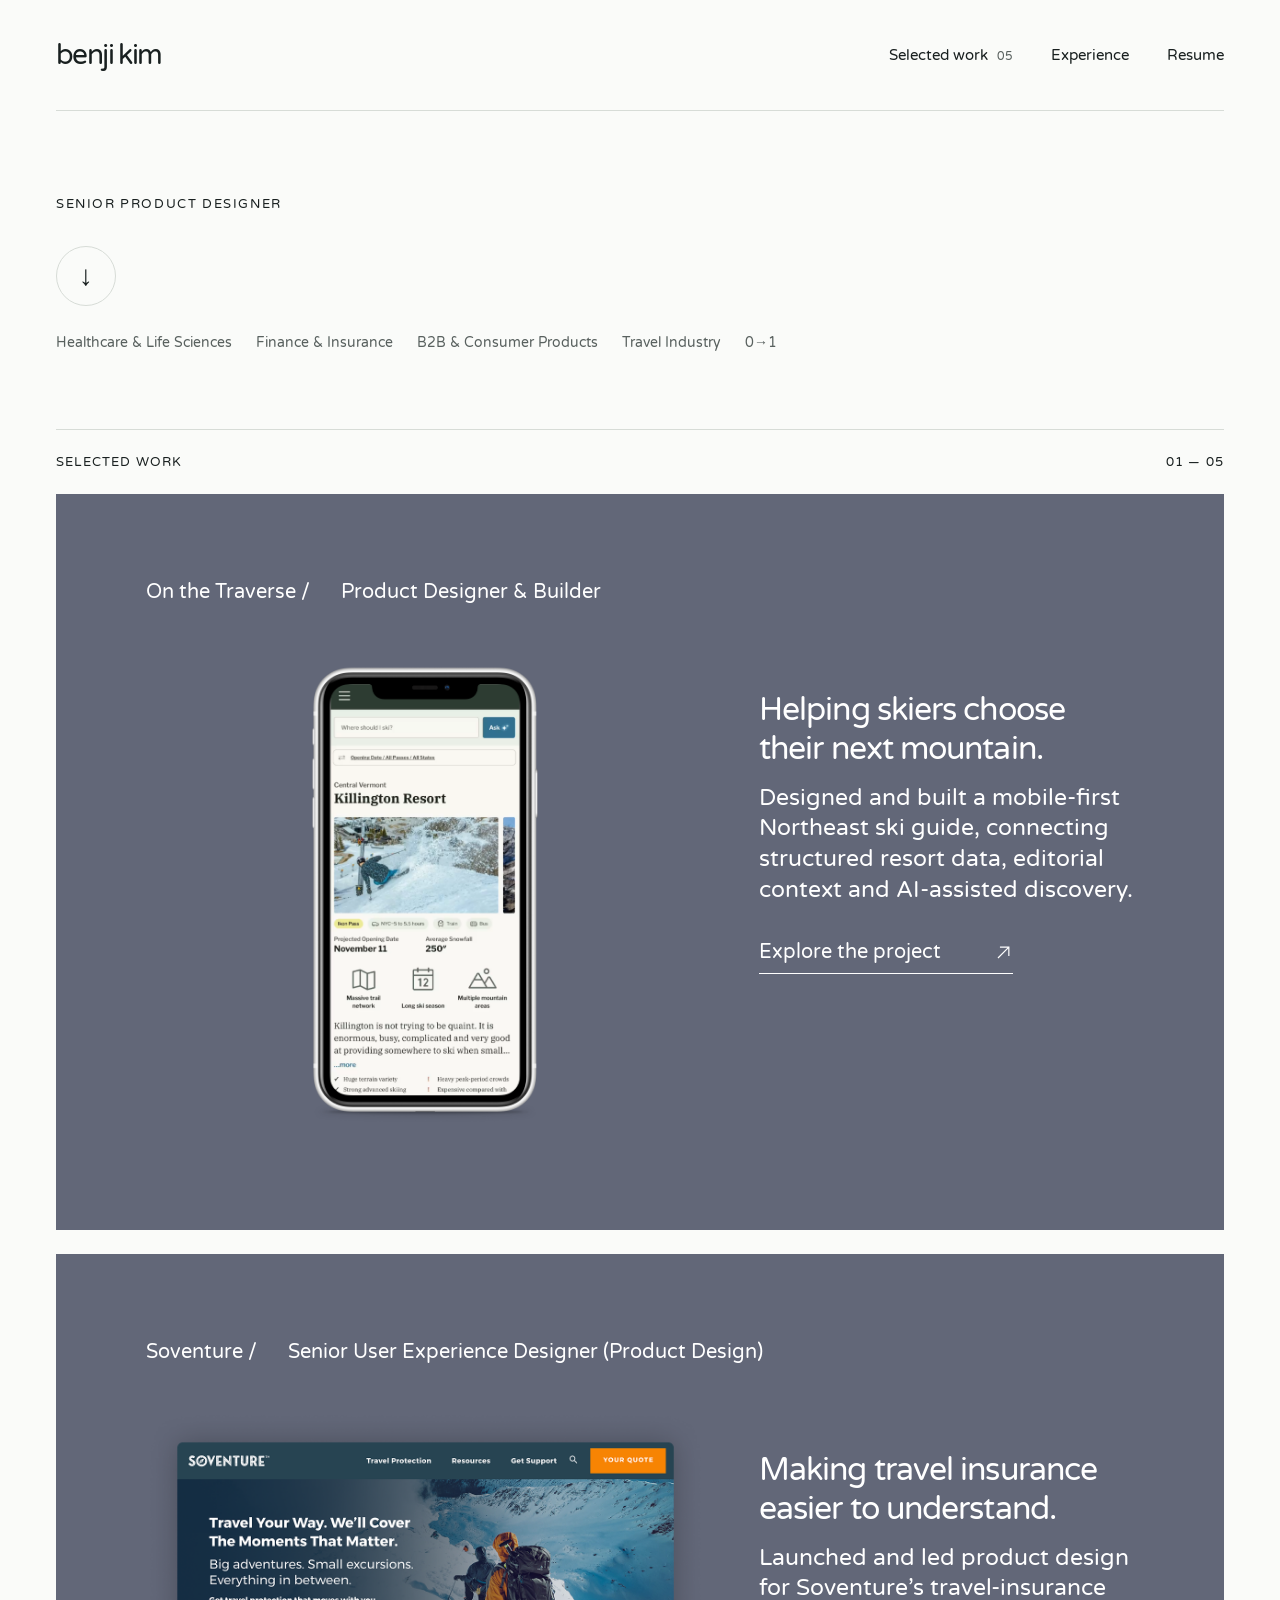
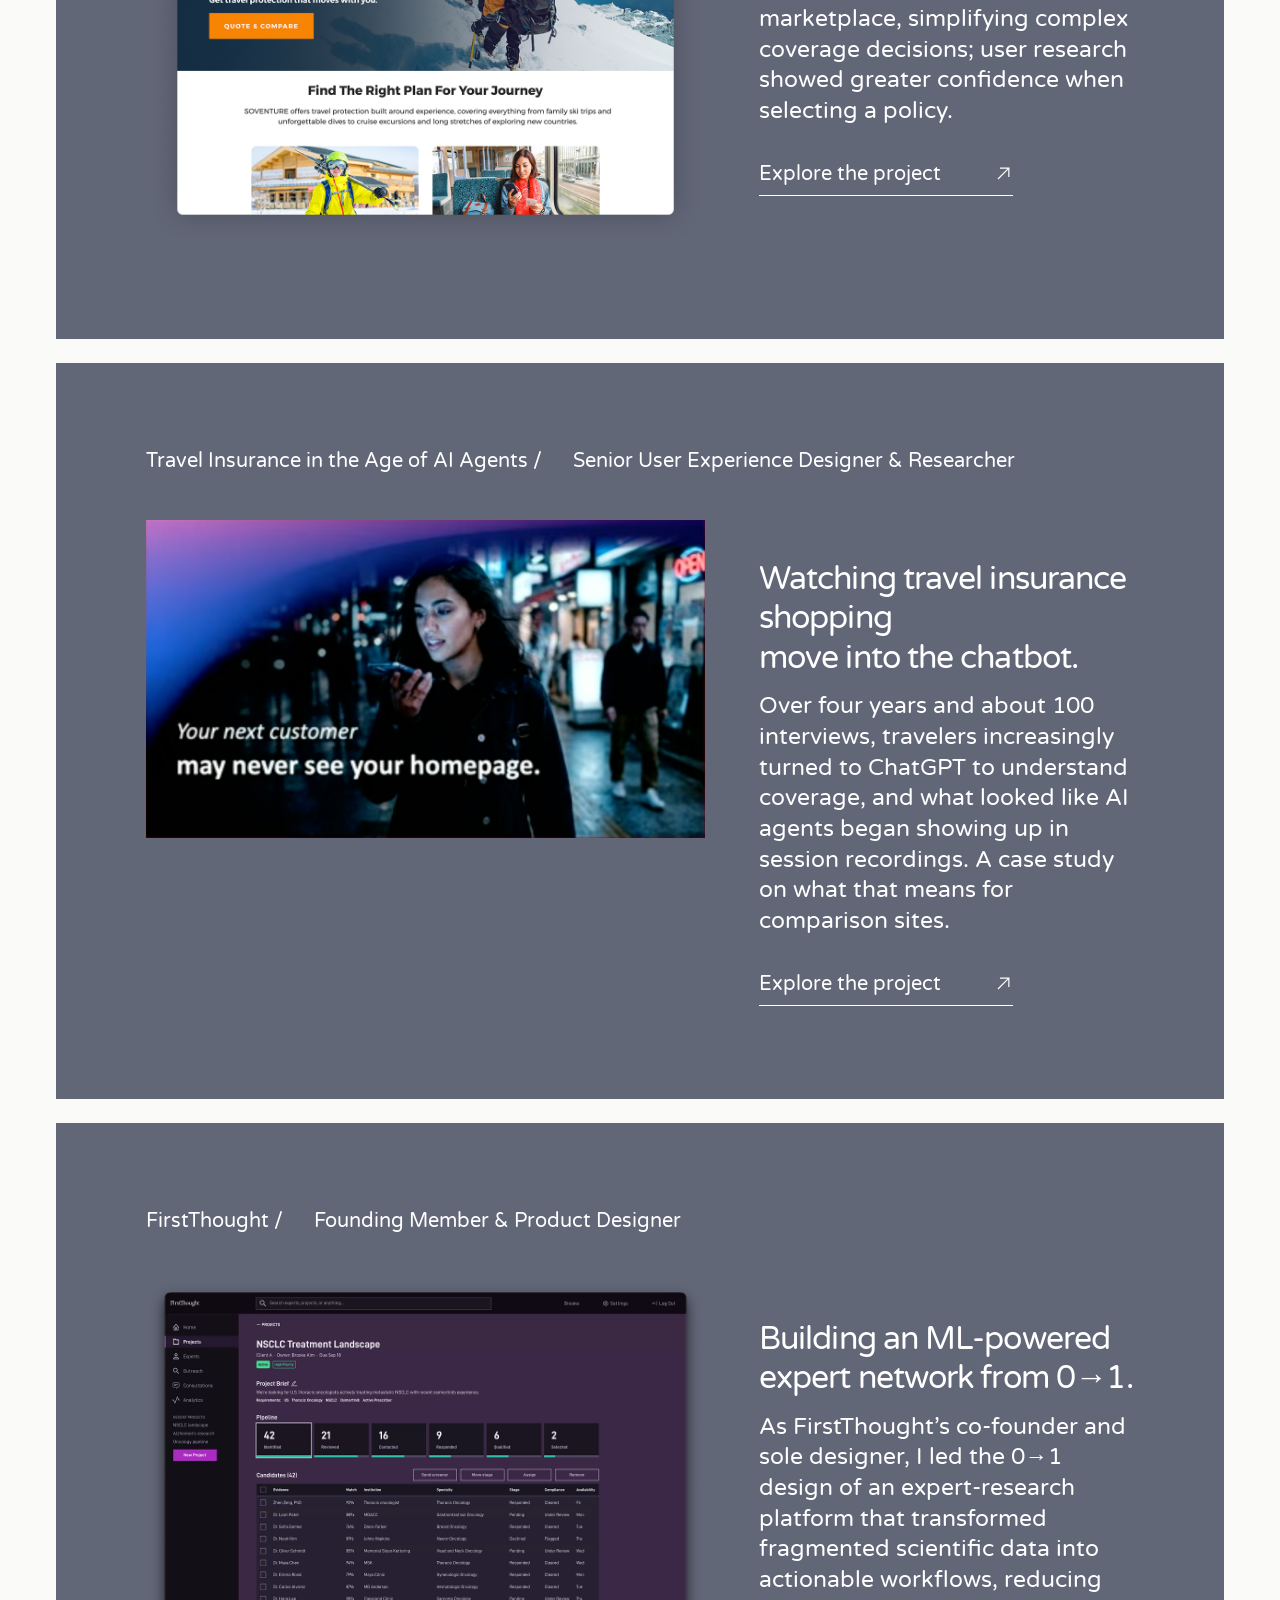
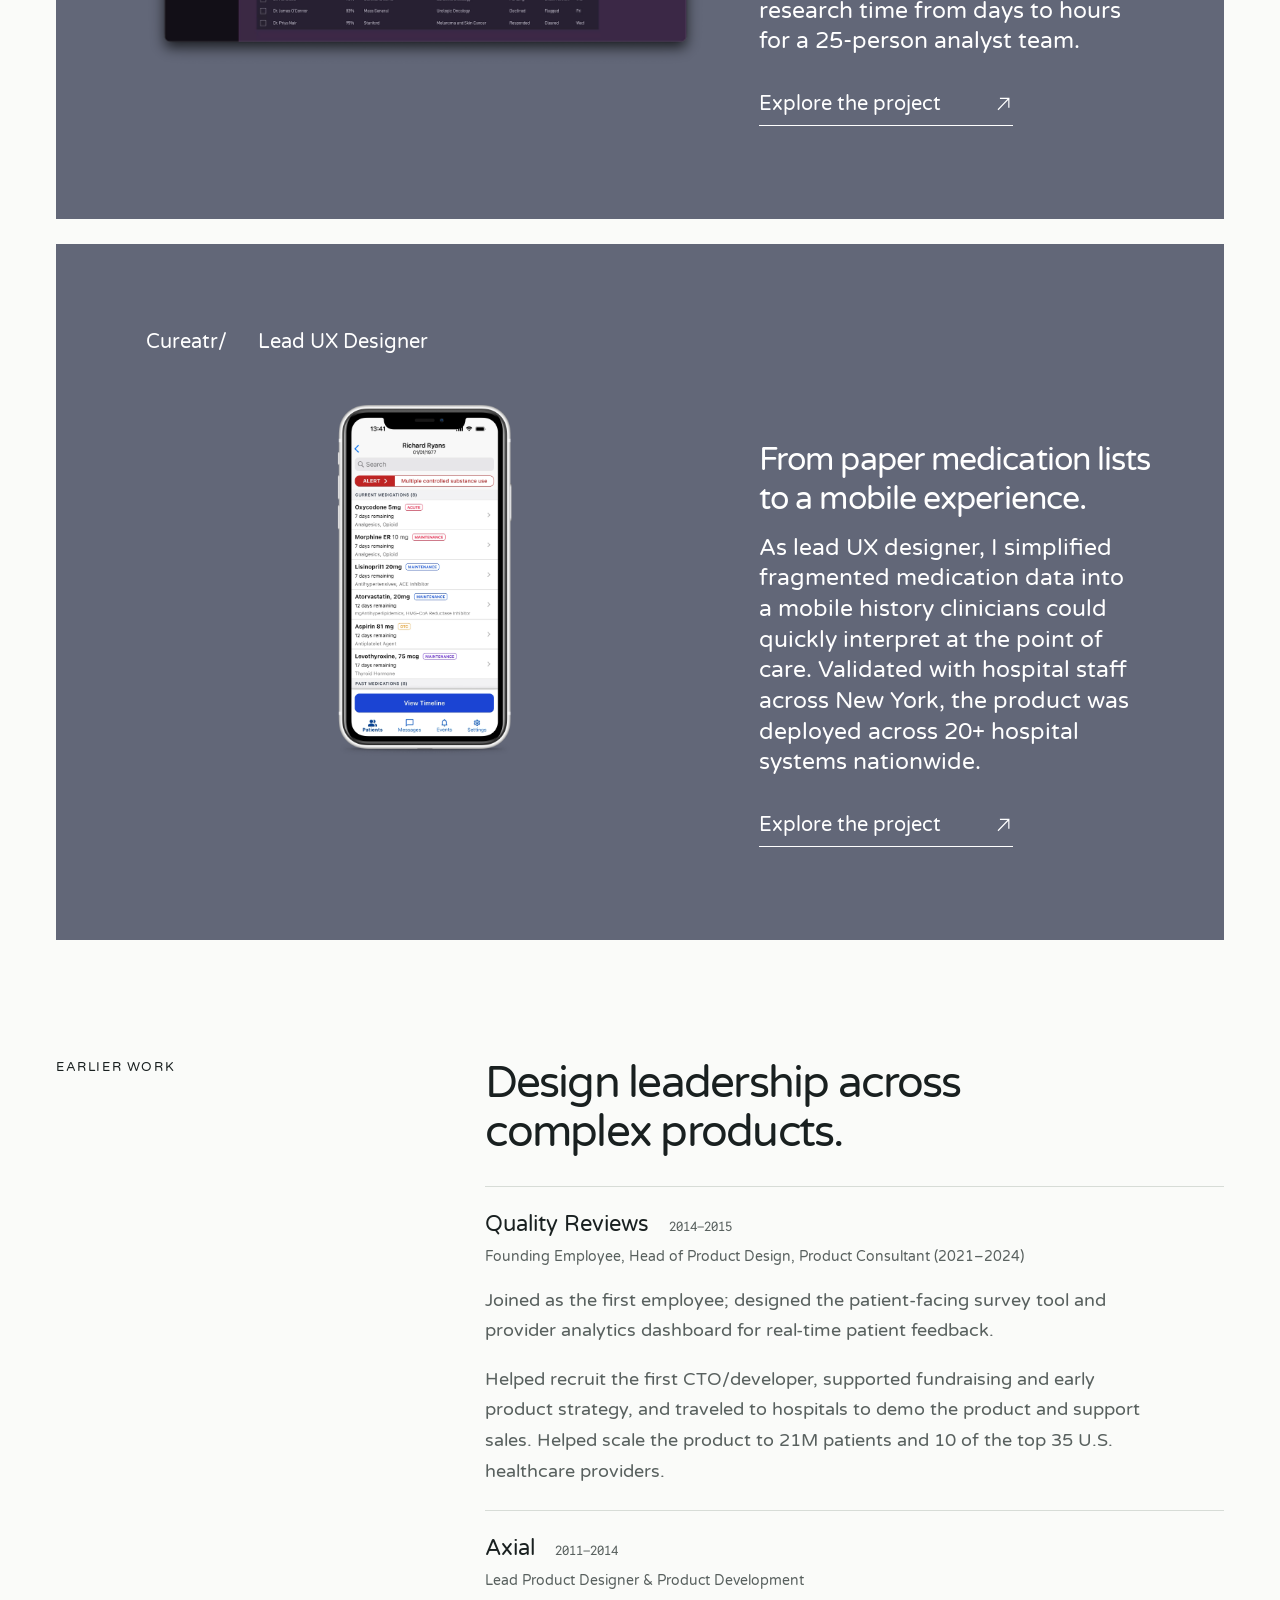
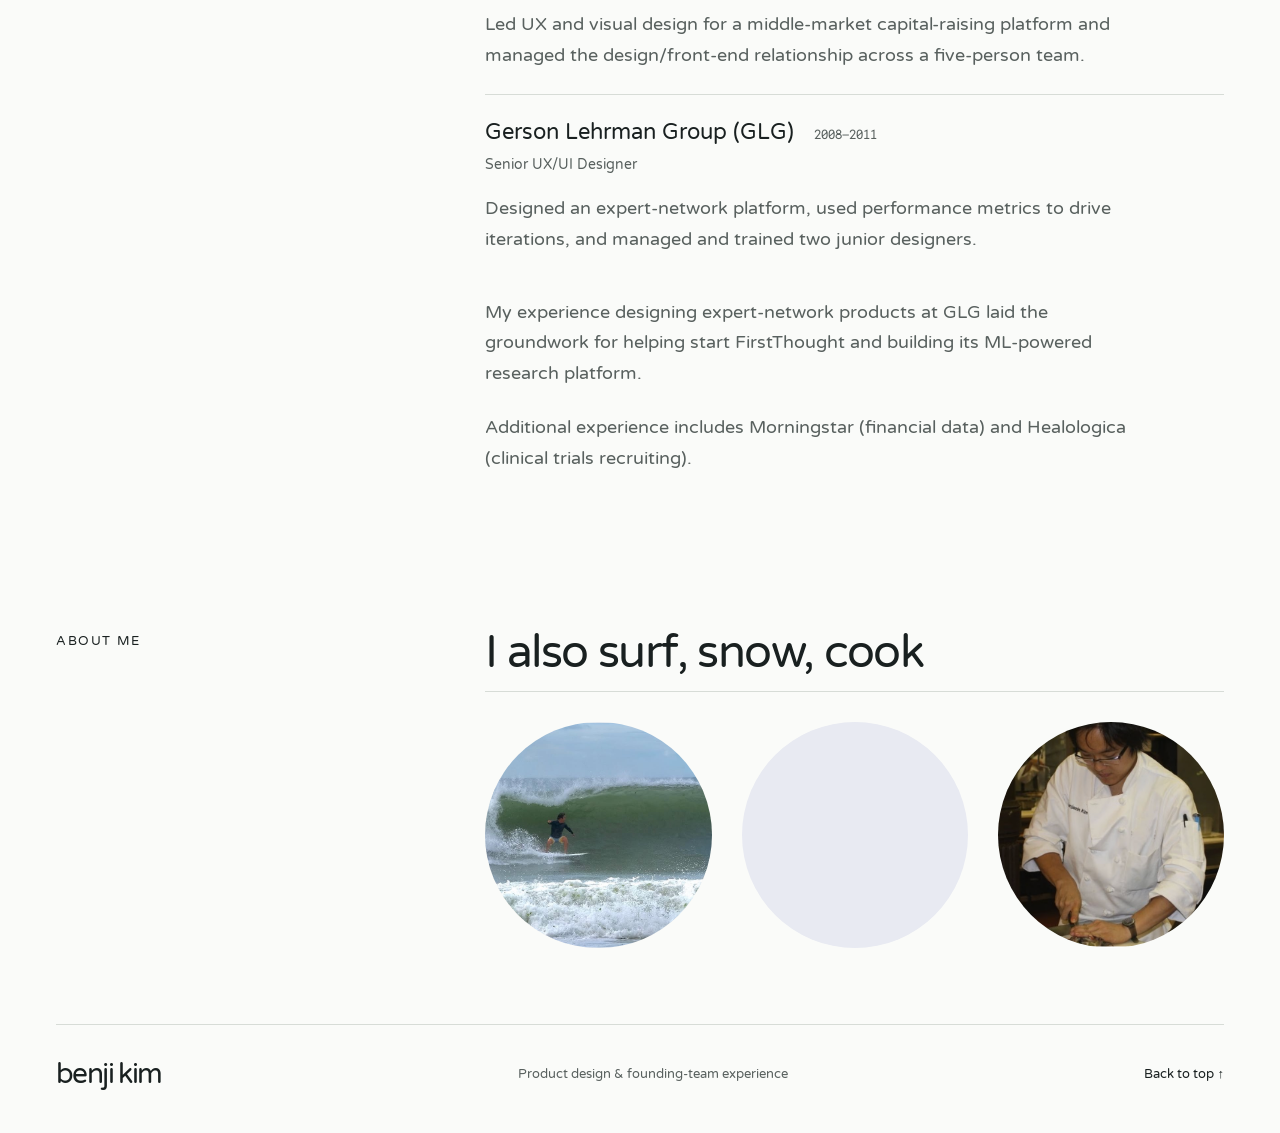
==== index.html @ bcbeeb5a "Restore Soventure and update homepage introduction" ====
<!doctype html>
<html lang="en">
<head>
  <!-- Google tag (gtag.js) -->
<script async src="https://www.googletagmanager.com/gtag/js?id=G-XKKJEW74BD"></script>
<script>
  window.dataLayer = window.dataLayer || [];
  function gtag(){dataLayer.push(arguments);}
  gtag('js', new Date());

  gtag('config', 'G-XKKJEW74BD');
</script>

<script async src="https://t.contentsquare.net/uxa/4c6ccb7b1e5cc.js"></script>

<meta charset="utf-8"><meta name="viewport" content="width=device-width, initial-scale=1">
<title>Benji Kim — Senior Product Designer</title>
<meta name="description" content="Benji Kim designs products that make complex decisions clearer. Founding member and design leader across healthcare, finance, expert research, and travel insurance.">
<link rel="preconnect" href="https://fonts.googleapis.com">
<link rel="preconnect" href="https://fonts.gstatic.com" crossorigin>
<link href="https://fonts.googleapis.com/css2?family=PT+Sans:wght@400;700&amp;family=Reddit+Mono:wght@400;500;600;700;800&amp;family=Varela+Round&amp;display=swap" rel="stylesheet">
<link rel="stylesheet" href="style.css">
<link rel="stylesheet" href="homepage-preview.css">
</head>
<body>
<a class="skip" href="#work">Skip to work</a>
<header class="wrap"><a class="brand" href="#top" aria-label="Benji Kim home">benji kim</a><nav aria-label="Main navigation"><a href="#work">Selected work <span>05</span></a><a href="#about">Experience</a><a href="resume.html">Resume</a></nav></header>
<main id="top">
<section class="hero wrap" aria-label="Introduction"><p class="eyebrow">Senior Product Designer</p><div class="hero-bottom"><p hidden>I design products by improving the process behind them—not just the interface. I bring extensive startup experience, taking products from 0→1.</p><a class="round-link" href="#work" aria-label="Explore selected work">↓</a></div><div class="expertise" aria-label="Industries, work, and roles"><span>Healthcare &amp; Life Sciences</span><span>Finance &amp; Insurance</span><span>B2B &amp; Consumer Products</span><span>Travel Industry</span><span>0→1</span></div></section>
<section class="work wrap" id="work"><div class="section-label"><h2>Selected work</h2><span>01 — 05</span></div>

  <article class="project reference-project reference-traverse" id="traverse">
    <div class="reference-card-content">
        <div class="reference-card-meta">
            <span><a href="traverse.html">On the Traverse</a> /</span>
            <p>Product Designer &amp; Builder</p>
        </div>
        <div class="reference-card-grid">
            <div class="reference-card-visual">
                <a class="reference-screen-link-ski" href="traverse.html" aria-label="Explore On the Traverse">
<img src="assets/home/ski_thumb.png?v=transparent" width="244" height="494" alt="On the Traverse ski guide interface" loading="lazy">                </a>
            </div>
            <div class="reference-card-description">
                <p class="project-deck">
                    Helping skiers choose
                    <br>
                     their next mountain.
                </p>
                <p>Designed and built a mobile-first Northeast ski guide, connecting structured resort data, editorial context and AI-assisted discovery. </p>
                <a class="text-link" href="traverse.html">Explore the project <img class="project-arrow-icon" src="assets/icons/arrow-up-right.svg" alt="" aria-hidden="true"></a>
            </div>
        </div>
    </div>
</article>
<article class="project reference-project reference-soventure" id="insurance"><div class="reference-card-content"><div class="reference-card-meta"><span><a href="insurance.html">Soventure</a> /</span><p>Senior User Experience Designer (Product Design)</p></div><div class="reference-card-grid"><div class="reference-card-visual"><a class="reference-screen-link" href="insurance.html" aria-label="Explore Soventure"><img src="assets/home/soventure-home-preview.png" width="1214" height="944" alt="Soventure product interface" loading="lazy"></a></div><div class="reference-card-description"><p class="project-deck">Making travel insurance<br> easier to understand.</p><p>Launched and led product design for Soventure’s travel-insurance marketplace, simplifying complex coverage decisions; user research showed greater confidence when selecting a policy.</p><a class="text-link" href="insurance.html">Explore the project <img class="project-arrow-icon" src="assets/icons/arrow-up-right.svg" alt="" aria-hidden="true"></a></div></div></div></article>

<article class="project reference-project reference-ai-research" id="travel-insurance-ai"><div class="reference-card-content"><div class="reference-card-meta"><span><a href="comparison-tables-to-conversations.html">Travel Insurance in the Age of AI Agents</a> /</span><p>Senior User Experience Designer &amp; Researcher</p></div><div class="reference-card-grid"><div class="reference-card-visual"><a class="reference-screen-link" href="comparison-tables-to-conversations.html" aria-label="Explore Travel Insurance in the Age of AI Agents"><img src="assets/home/travel-insurance-ai-customer.png" width="1286" height="732" alt="A traveler using a phone, with the message: Your next customer may never see your homepage." loading="lazy" decoding="async"></a></div><div class="reference-card-description"><p class="project-deck">Watching travel insurance shopping<br> move into the chatbot.</p><p>Over four years and about 100 interviews, travelers increasingly turned to ChatGPT to understand coverage, and what looked like AI agents began showing up in session recordings. A case study on what that means for comparison sites.</p><a class="text-link" href="comparison-tables-to-conversations.html">Explore the project <img class="project-arrow-icon" src="assets/icons/arrow-up-right.svg" alt="" aria-hidden="true"></a></div></div></div></article>

  
<article class="project reference-project reference-firstthought" id="firstthought"><div class="reference-card-content"><div class="reference-card-meta"><span><a href="firstthought.html">FirstThought</a> /</span><p>Founding Member &amp; Product Designer</p></div><div class="reference-card-grid"><div class="reference-card-visual"><a class="reference-screen-link" href="firstthought.html" aria-label="Explore FirstThought"><img src="assets/home/firstthought-home-preview.png" width="1194" height="824" alt="FirstThought product interface" loading="lazy"></a></div><div class="reference-card-description"><p class="project-deck">Building an ML-powered<br> expert network from 0→1.</p><p>As FirstThought’s co-founder and sole designer, I led the 0→1 design of an expert-research platform that transformed fragmented scientific data into actionable workflows, reducing research time from days to hours for a 25-person analyst team.</p><a class="text-link" href="firstthought.html">Explore the project <img class="project-arrow-icon" src="assets/icons/arrow-up-right.svg" alt="" aria-hidden="true"></a></div></div></div></article>
<article class="project reference-project reference-cureatr" id="cureatr"><div class="reference-card-content"><div class="reference-card-meta"><span><a href="cureatr.html">Cureatr</a>/</span><p>Lead UX Designer</p></div><div class="reference-card-grid"><div class="reference-card-visual"><a class="reference-screen-link" href="cureatr.html" aria-label="Explore Cureatr"><img src="assets/home/cureatr-card-screen.png?v=transparent" width="244" height="494" alt="Cureatr product interface" loading="lazy"></a></div><div class="reference-card-description"><p class="project-deck">From paper medication lists<br> to a mobile experience.</p><p>As lead UX designer, I simplified fragmented medication data into a mobile history clinicians could quickly interpret at the point of care. Validated with hospital staff across New York, the product was deployed across 20+ hospital systems nationwide.</p><a class="text-link" href="cureatr.html">Explore the project <img class="project-arrow-icon" src="assets/icons/arrow-up-right.svg" alt="" aria-hidden="true"></a></div></div></div></article>



</section>
<section class="about wrap" id="about" aria-labelledby="experience-title"><p class="eyebrow">Earlier work</p><div><h2 id="experience-title">Design leadership across<br>complex products.</h2><article class="experience-entry"><h3>Quality Reviews <small class="experience-years">2014–2015</small> <span>Founding Employee, Head of Product Design, Product Consultant (2021–2024)</span></h3><p>Joined as the first employee; designed the patient-facing survey tool and provider analytics dashboard for real-time patient feedback.</p><p>Helped recruit the first CTO/developer, supported fundraising and early product strategy, and traveled to hospitals to demo the product and support sales. Helped scale the product to 21M patients and 10 of the top 35 U.S. healthcare providers.</p></article><article class="experience-entry"><h3>Axial <small class="experience-years">2011–2014</small> <span>Lead Product Designer &amp; Product Development</span></h3><p>Led UX and visual design for a middle-market capital-raising platform and managed the design/front-end relationship across a five-person team.</p></article><article class="experience-entry"><h3>Gerson Lehrman Group (GLG) <small class="experience-years">2008–2011</small> <span>Senior UX/UI Designer</span></h3><p>Designed an expert-network platform, used performance metrics to drive iterations, and managed and trained two junior designers.</p></article><p>My experience designing expert-network products at GLG laid the groundwork for helping start FirstThought and building its ML-powered research platform.</p><p class="experience-byline">Additional experience includes Morningstar (financial data) and Healologica (clinical trials recruiting).</p></div></section>
<section class="personal-about wrap" id="about-me" aria-labelledby="personal-about-heading"><p class="eyebrow">About me</p><div class="personal-about-content"><h2 id="personal-about-heading">I also surf, snow, cook</h2><div class="personal-about-media"><img class="personal-about-circle surf-circle" src="assets/about/surf.png" alt="Benji surfing a wave" loading="lazy"><video class="personal-about-circle snow-circle" autoplay muted loop playsinline preload="metadata" aria-label="Benji on the snow"><source src="assets/about/snow.mp4" type="video/mp4"></video><img class="personal-about-circle cook-circle" src="assets/about/cook.png" alt="Benji preparing food in a chef’s jacket" loading="lazy"></div></div></section>
</main><footer class="wrap"><a class="brand" href="#top">benji kim</a><span>Product design & founding-team experience</span><a href="#top">Back to top ↑</a></footer>
<script src="script.js"></script>
</body></html>
---- style.css ----
@charset "UTF-8";
.feasibility-stages.single-stage{grid-template-columns:minmax(0,560px);justify-content:center}
:root{--ink:#192020;--muted:#59615f;--blue:#213ee6;--paper:#fafbf9;--line:#d7dcd7;font-family:"Varela Round",Arial,sans-serif;color:var(--ink);background:var(--paper);font-synthesis:none}*{box-sizing:border-box}html{scroll-behavior:smooth;scroll-padding-top:28px}body{margin:0}a{color:inherit;text-decoration:none}button,a,summary{-webkit-tap-highlight-color:transparent}a:focus-visible,summary:focus-visible{outline:3px solid var(--blue);outline-offset:7px}.wrap{width:min(1320px,calc(100% - 112px));margin-inline:auto}header{display:flex;align-items:center;justify-content:space-between;padding:38px 0;border-bottom:1px solid var(--line)}.brand{font-weight:800;font-size:28px;letter-spacing:-1.6px}.brand span{font-size:12px;vertical-align:top;display:inline-block;margin:2px 0 0 5px;letter-spacing:0}nav{display:flex;gap:38px;font-size:15px}nav span{font-size:12px;color:var(--muted);margin-left:5px}.hero{padding-top:85px;padding-bottom:78px}.eyebrow{text-transform:uppercase;letter-spacing:1.6px;font-size:13px;font-weight:600;margin:0 0 28px}h1{font-size:clamp(56px,7.6vw,112px);font-weight:500;letter-spacing:-.065em;line-height:1.03;margin:0}h1 em{font-family:inherit;font-weight:400;color:var(--blue);letter-spacing:-.065em}.hero-bottom{display:flex;justify-content:space-between;align-items:end;margin-top:34px}.hero-bottom p{max-width:550px;font-size:19px;line-height:1.65;margin:0;color:var(--muted)}.round-link{width:60px;height:60px;border:1px solid var(--line);border-radius:50%;display:grid;place-items:center;font-size:28px;transition:background .2s,color .2s}.round-link:hover{background:var(--blue);color:white}.section-label{display:flex;justify-content:space-between;align-items:center;border-top:1px solid var(--line);padding:24px 0}.section-label h2,.section-label span{font-size:13px;font-weight:500;letter-spacing:1.2px;text-transform:uppercase;margin:0}.project{margin-bottom:24px;padding:30px 42px 0;border-radius:4px;overflow:hidden}.firstthought{background:#203ddd;color:white}.insurance{background:#e8eddf}.cureatr{background:#e8eaf2}.project-top{display:flex;align-items:center;gap:20px;font-size:14px}.project-top p{margin:0}.number{font-size:13px;opacity:.7}.category{margin-left:auto;opacity:.8}.project-main{display:grid;grid-template-columns:1.6fr 1fr;gap:60px;padding:48px 0 42px;align-items:end}h3{font-size:17px;margin:0 0 20px;font-weight:500}.project-deck{font-size:clamp(30px,3.9vw,56px);line-height:1.1;letter-spacing:-.045em;margin:0}.project-description p{font-size:17px;line-height:1.65;margin:0 0 24px;max-width:330px}.text-link{font-size:14px;display:inline-flex;align-items:center;gap:38px;border-bottom:1px solid currentColor;padding-bottom:8px}.text-link span{font-size:21px}.text-link:hover{opacity:.65}.fact-strip{display:grid;grid-template-columns:1fr 1fr 1fr;border-top:1px solid #ffffff45;padding:27px 0 30px;gap:20px}.fact-strip strong{display:block;font-size:23px;font-weight:500;letter-spacing:-.6px;margin-bottom:8px}.fact-strip span{font-size:13px;color:#e1e6ff}.priority-strip{display:flex;gap:10px;padding-bottom:30px;flex-wrap:wrap}.priority-strip span{border:1px solid #aab89d;border-radius:30px;padding:10px 17px;font-size:14px}details{border-top:1px solid #19202035}.firstthought details{border-color:#ffffff45}summary{list-style:none;cursor:pointer;display:flex;justify-content:space-between;align-items:center;padding:21px 0;font-size:14px}summary::-webkit-details-marker{display:none}summary span{font-size:22px;font-weight:400;transition:transform .2s}details[open] summary span{transform:rotate(45deg)}.story{background:var(--paper);color:var(--ink);margin:0 -42px;padding:55px 60px 45px}.story .eyebrow{color:var(--muted)}h4{font-size:clamp(32px,4vw,53px);line-height:1.12;letter-spacing:-.045em;font-weight:500;margin:0 0 42px}.story-grid{display:grid;grid-template-columns:1fr 2fr;gap:28px 40px}.story-grid h5{font-size:16px;margin:5px 0 0}.story-grid p,.standalone{font-size:17px;line-height:1.8;margin:0;color:var(--muted)}.standalone{max-width:720px}.editorial-note{border-top:1px solid var(--line);padding-top:22px;font-size:14px;line-height:1.6;color:var(--muted);margin:36px 0 0}blockquote{font-family:inherit;font-size:27px;line-height:1.4;margin:45px 0 0;max-width:750px;color:var(--blue)}.about{display:grid;grid-template-columns:1fr 2fr;gap:60px;padding:95px 0 100px}.about h2{font-size:clamp(32px,3.4vw,49px);letter-spacing:-.04em;font-weight:500;line-height:1.13;margin:0 0 28px}.about p:not(.eyebrow){font-size:18px;line-height:1.7;color:var(--muted);max-width:660px}.expertise{display:flex;flex-wrap:wrap;gap:12px 24px;font-size:14px;padding-top:15px}footer{border-top:1px solid var(--line);padding:32px 0 42px;display:flex;align-items:center;justify-content:space-between;gap:20px}footer>span,footer>a:last-child{font-size:13px}footer>span{color:var(--muted)}.skip{position:fixed;top:-100px;left:20px;padding:12px;background:white;color:var(--blue);z-index:10}.skip:focus{top:20px}@media(min-width:1600px){.hero{padding-top:105px;padding-bottom:100px}}@media(max-width:760px){.wrap{width:calc(100% - 40px)}header{padding:25px 0}.brand{font-size:25px}nav{gap:20px;font-size:14px}nav span{display:none}.hero{padding:56px 0}.hero-bottom{gap:22px;margin-top:26px}.hero-bottom p{font-size:17px}.round-link{flex-shrink:0;width:44px;height:44px;font-size:23px}.project{padding:23px 24px 0}.project-top{gap:13px;flex-wrap:wrap;font-size:13px}.category{width:100%;margin-left:35px;font-size:12px}.project-main{grid-template-columns:1fr;gap:26px;padding:34px 0}.project-deck{font-size:39px}.project-description p{max-width:100%;font-size:16px}.fact-strip{grid-template-columns:1fr;gap:21px}.fact-strip strong{font-size:22px}.fact-strip>div{display:flex;justify-content:space-between;align-items:center;gap:15px}.fact-strip strong{margin:0}.fact-strip span{text-align:right;max-width:150px;line-height:1.5}.priority-strip span{font-size:13px;padding:9px 12px}.story{margin:0 -24px;padding:35px 24px}.story-grid{grid-template-columns:1fr;gap:12px}.story-grid p{margin-bottom:18px}.story-grid h5{margin:0}.about{grid-template-columns:1fr;gap:0;padding:65px 0}.about .eyebrow{margin-bottom:24px}footer{flex-wrap:wrap}footer>span{order:3;width:100%}}@media(prefers-reduced-motion:reduce){html{scroll-behavior:auto}*{transition:none!important}}

.case-section{margin-top:42px}.retrospective{border-top:1px solid var(--line);margin-top:48px;padding-top:40px}.retrospective h4{margin-bottom:25px}.research-flow{list-style:none;padding:0;display:grid;grid-template-columns:repeat(4,minmax(0,1fr));gap:20px;margin:36px 0 44px}.research-flow li{border-top:2px solid var(--blue);padding-top:17px}.research-flow li>span{display:block;color:var(--blue);font-size:13px;margin-bottom:17px}.research-flow strong{display:block;font-size:16px;line-height:1.4}.research-flow p{font-size:15px;line-height:1.6;color:var(--muted);margin:10px 0 0}@media(max-width:900px){.research-flow{grid-template-columns:repeat(2,minmax(0,1fr))}}@media(max-width:480px){.research-flow{grid-template-columns:1fr}}

.case-facts{display:grid;grid-template-columns:repeat(4,minmax(0,1fr));gap:24px;margin:0;padding:25px 0;border-block:1px solid var(--line)}.case-facts dt{font-size:13px;text-transform:uppercase;letter-spacing:1px;color:var(--muted);margin-bottom:9px}.case-facts dd{margin:0;font-size:16px;line-height:1.6}.full-fact{grid-column:1/-1}.cureatr-flow{row-gap:32px}.cureatr-outcome{margin:44px 0;padding:34px;background:#e8eaf2;border-left:3px solid var(--blue)}.cureatr-outcome h4{margin:0 0 12px}.cureatr-outcome p:last-child{font-size:17px;line-height:1.6;margin:0}.source-link{display:inline-block;margin-top:12px;color:var(--blue);text-decoration:underline;text-underline-offset:4px}.cureatr-reflection{border-top:1px solid var(--line);padding-top:36px}.cureatr-reflection .standalone+.standalone{margin-top:20px}@media(max-width:760px){.case-facts{grid-template-columns:repeat(2,minmax(0,1fr))}.cureatr-outcome{padding:25px}}

.case-wrap{width:min(1040px,calc(100% - 112px));margin:auto}.back-link{display:inline-block;margin:40px 0 52px;font-size:14px}.case-content>h1{font-size:clamp(40px,5.5vw,76px);line-height:1.08;letter-spacing:-.055em;margin:0 0 40px}.case-content h2{font-size:clamp(30px,3.7vw,49px);font-weight:500;line-height:1.15;letter-spacing:-.045em;margin:0 0 28px}.case-content .story-grid h3{font-size:17px;font-weight:600;line-height:1.5;letter-spacing:0;margin:3px 0 0}.case-content .story-grid{align-items:start}.image-placeholder{margin:24px 0 40px;grid-column:1/-1;width:100%}.placeholder-canvas{aspect-ratio:16/9;min-height:220px;background:#edf0f6;border:1px dashed #aeb7ca;display:flex;flex-direction:column;justify-content:center;align-items:center;padding:35px;text-align:center;gap:15px}.placeholder-tag{font-size:12px;letter-spacing:1.5px;color:#586681}.placeholder-canvas strong{font-weight:500;font-size:clamp(22px,3vw,34px);letter-spacing:-.03em}.placeholder-canvas>span:last-child{font-size:15px;line-height:1.6;max-width:460px;color:#596577}.image-placeholder figcaption{font-size:13px;color:var(--muted);line-height:1.5;margin-top:12px}.placeholder-hero{margin:0 0 40px}.firstthought-page .placeholder-hero .placeholder-canvas{background:#e9edff;border-color:#899adf}.insurance-page .placeholder-canvas{background:#edf0e7;border-color:#a7b399}.cureatr-page .placeholder-canvas{background:#eaeef4;border-color:#a5b2c7}.case-next{display:flex;justify-content:space-between;gap:25px;border-top:1px solid var(--line);margin-top:64px;padding:32px 0 60px;font-size:16px}.case-next a:hover,.back-link:hover{text-decoration:underline}.case-content .cureatr-outcome h2{margin-bottom:12px}.case-content .editorial-note{margin-bottom:30px}.case-page .story-grid .image-placeholder{margin-top:8px}@media(max-width:760px){.case-wrap{width:calc(100% - 40px)}.back-link{margin:30px 0 36px}.placeholder-canvas{padding:25px;min-height:240px;aspect-ratio:auto}.case-next{flex-wrap:wrap}.case-content .story-grid h3{margin:0}.case-content>h1 br{display:none}}@media(prefers-reduced-motion:reduce){.case-page{scroll-behavior:auto}}

/* Homepage credibility and career experience. */
.hero .expertise{padding-top:28px;color:var(--muted)}
.proof-strip{display:grid;grid-template-columns:repeat(4,minmax(0,1fr));gap:28px;border-top:1px solid var(--line);padding:30px 0 42px}.proof-strip strong{display:block;font-size:clamp(20px,2vw,28px);font-weight:500;letter-spacing:-.04em;line-height:1.2}.proof-strip p{font-size:14px;line-height:1.6;color:var(--muted);margin:12px 0 0}.proof-strip p span{font-size:12px}.experience-entry{border-top:1px solid var(--line);padding:24px 0 12px}.experience-entry h3{font-size:22px;margin:0}.experience-entry h3 span{display:block;font-size:14px;color:var(--muted);margin-top:9px;line-height:1.5}.experience-entry p{margin-bottom:12px}
@media(max-width:1000px){.proof-strip{grid-template-columns:repeat(2,minmax(0,1fr))}}@media(max-width:760px){.hero h1 br{display:none}.proof-strip{gap:26px 20px}.project-top .category{line-height:1.6}}@media(max-width:380px){.proof-strip{grid-template-columns:1fr}}

.case-content .story-grid .medication-context{grid-column:2}@media(max-width:760px){.case-content .story-grid .medication-context{grid-column:1}}

.feasibility>.standalone+.standalone{margin-top:18px}.feasibility-figure{margin:32px 0}.feasibility-stages{display:grid;grid-template-columns:repeat(3,minmax(0,1fr));gap:18px}.feasibility-stage{padding:24px 20px;background:#edf0f8;border-top:3px solid var(--blue)}.feasibility-stage h3{font-size:14px;text-transform:uppercase;letter-spacing:.6px;line-height:1.5;margin:0}.feasibility-stage h3>span{display:block;color:var(--blue);margin-bottom:12px}.stage-owner{font-size:13px;color:var(--muted);line-height:1.5;margin:10px 0 24px}.pipeline-steps{list-style:none;padding:0;margin:0}.pipeline-steps li{background:white;border:1px solid var(--line);padding:12px 9px;text-align:center;font-size:14px;line-height:1.4;position:relative}.pipeline-steps li+li{margin-top:26px}.pipeline-steps li+li:before{content:'↓';position:absolute;top:-25px;left:0;width:100%;color:var(--blue);font-size:18px}.iteration-loop{border:1px dashed #899adf;padding:12px;font-size:13px;line-height:1.5;color:var(--blue);margin:20px 0 0}.signal-fields{list-style:none;margin:0;padding:0;background:white;border:1px solid var(--line)}.signal-fields li{padding:12px 16px;font-size:14px}.signal-fields li+li{border-top:1px solid var(--line)}.feasibility-result{text-align:center;font-size:14px;line-height:1.7;margin-top:24px;color:var(--muted)}.feasibility-result strong{color:var(--blue);font-size:18px;font-weight:500}.pipeline-sources{display:flex;flex-wrap:wrap;justify-content:center;gap:8px;border:1px dashed #899adf;padding:14px 8px;margin-bottom:26px}.pipeline-sources span{font-size:12px;background:white;padding:8px}.production-steps li:first-child:before{content:'↓';position:absolute;top:-25px;left:0;width:100%;color:var(--blue);font-size:18px}.production-steps li:last-child{background:var(--blue);color:white;border-color:var(--blue)}.feasibility-figure figcaption{font-size:13px;color:var(--muted);line-height:1.6;margin-top:14px}.ownership-notes{display:grid;grid-template-columns:1fr 1fr;gap:30px;margin-top:30px}.ownership-notes h3{font-weight:600;margin:0 0 10px}.ownership-notes p{font-size:16px;color:var(--muted);line-height:1.7;margin:0}@media(max-width:760px){.feasibility-stages,.ownership-notes{grid-template-columns:1fr}.feasibility-stage{padding:24px}.feasibility h2 br{display:none}}

.consumer-learning>.standalone+.standalone{margin-top:18px}.evidence-diagram{background:#edf0e7;padding:30px;margin:32px 0}.evidence-question{text-align:center;text-transform:uppercase;font-size:13px;letter-spacing:1px;margin:0 0 20px}.evidence-pair{display:grid;grid-template-columns:1fr 1fr;gap:24px}.evidence-pair>div{background:var(--paper);border:1px solid #c7d0bc;padding:22px;text-align:center}.evidence-pair h3{font-size:18px;margin:0 0 10px;font-weight:600}.evidence-pair p{color:var(--muted);font-size:15px;line-height:1.6;margin:0}.evidence-arrow{text-align:center;color:var(--blue);font-size:28px;padding:10px}.evidence-hypothesis{background:var(--blue);color:white;padding:22px;text-align:center;font-size:22px;max-width:420px;margin:auto}.evidence-hypothesis span{font-size:14px;line-height:1.6;display:block;margin-top:8px}.evidence-pair+.evidence-question{margin:20px 0}.evidence-diagram figcaption{border-top:1px solid #c7d0bc;padding-top:18px;font-size:13px;line-height:1.7;color:var(--muted)}@media(max-width:600px){.evidence-diagram{padding:22px 16px}.evidence-pair{grid-template-columns:1fr;gap:12px}.consumer-learning h2 br{display:none}}

.founder-origin>.standalone+.standalone{margin-top:18px}.origin-figure{margin:32px 0 0}.origin-timeline{list-style:none;padding:0;margin:0;display:grid;grid-template-columns:repeat(4,minmax(0,1fr));gap:28px}.origin-timeline li{position:relative;background:#edf0f8;border-top:3px solid var(--blue);padding:22px 18px}.origin-timeline li+li:before{content:'→';position:absolute;left:-24px;top:45%;color:var(--blue);font-size:22px}.origin-timeline h3{font-size:22px;font-weight:600;margin:0 0 12px;line-height:1.3}.origin-timeline p{font-size:15px;line-height:1.6;margin:16px 0 0;color:var(--muted)}.origin-timeline .origin-type{font-size:11px;text-transform:uppercase;letter-spacing:.7px;margin:0}.origin-timeline .origin-dates{font-size:13px;margin:6px 0 0}.origin-timeline .origin-destination{background:var(--blue);color:white;display:flex;align-items:center}.origin-destination h3{font-size:21px;font-weight:500;margin:0}.origin-figure figcaption{font-size:13px;line-height:1.6;color:var(--muted);margin-top:14px}@media(max-width:850px){.origin-timeline{grid-template-columns:1fr;gap:30px}.origin-timeline li+li:before{content:'↓';left:calc(50% - 7px);top:-29px}.origin-timeline .origin-destination{justify-content:center;text-align:center}}

.evolution-figure{margin:32px 0}.evolution-timeline{list-style:none;padding:0;margin:0;display:grid;grid-template-columns:repeat(4,minmax(0,1fr));gap:24px}.evolution-timeline>li{position:relative;border-top:3px solid var(--blue);background:#edf0f8;padding:22px 16px}.evolution-timeline>li+li:before{content:'→';position:absolute;left:-21px;top:42px;color:var(--blue)}.evolution-timeline h3{font-size:21px;line-height:1.25;margin:18px 0}.evolution-timeline p,.evolution-timeline ul{font-size:14px;line-height:1.6;color:var(--muted)}.evolution-timeline .evolution-phase{font-size:11px;letter-spacing:.5px;text-transform:uppercase;margin:0;color:var(--blue)}.evolution-timeline ul{padding-left:16px}.evolution-payoff strong{display:block;font-size:48px;letter-spacing:-2px;color:var(--blue);line-height:1.2}.evolution-figure figcaption,.response-chart figcaption{font-size:13px;line-height:1.6;color:var(--muted);margin-top:16px}.sms-learning>.standalone+.standalone{margin-top:18px}.response-chart{margin:32px 0;background:#edf0f8;padding:30px}.response-chart h3{font-size:24px;margin:0 0 10px}.response-chart>p{font-size:14px;color:var(--muted);line-height:1.6;margin-bottom:24px}.response-row{display:grid;grid-template-columns:150px 1fr;gap:20px;align-items:center;margin:18px 0;font-size:14px}.response-track{border-left:1px solid #adb6d1;padding:4px 0}.response-bar{padding:14px;color:white;font-weight:600}.response-bar.baseline{width:62.5%;background:#596577}.response-bar.sms{width:93.75%;background:var(--blue)}@media(max-width:850px){.evolution-timeline{grid-template-columns:1fr 1fr}.evolution-timeline>li:before{display:none}}@media(max-width:560px){.evolution-timeline{grid-template-columns:1fr}.response-chart{padding:22px 16px}.response-row{grid-template-columns:1fr;gap:8px}.product-evolution h2 br,.sms-learning h2 br{display:none}}

.case-evidence{grid-column:1/-1;margin:16px 0 32px;min-width:0}.case-evidence a{display:block}.case-evidence img{display:block;width:100%;height:auto;border:1px solid var(--line);border-radius:4px}.case-evidence figcaption{font-size:13px;line-height:1.6;color:var(--muted);margin-top:12px}

.case-content .walkthrough-heading{font-size:25px;font-weight:500;letter-spacing:-.025em;margin:0 0 16px}.ft-screen figcaption a{text-decoration:underline;text-underline-offset:3px}.ft-screen img{background:#191919}.case-content>.ft-screen{margin-bottom:30px}

.press-mention{padding:28px;border-left:3px solid var(--blue);background:#edf0f8}.press-mention .eyebrow{margin-bottom:18px}.case-content .press-mention h2{font-size:clamp(26px,3vw,36px);margin-bottom:18px}.press-mention .source-link{font-size:14px;line-height:1.6}@media(max-width:600px){.press-mention{padding:22px}.press-mention h2 br{display:none}}

/* Varela Round has a single regular weight; retain emphasis through color and size. */
h1 em{font-style:normal}button,input,select,textarea{font-family:inherit}

/* Headlines use PT Sans; body copy remains Varela Round. */
h1,h2,h3,h4,h5,h6,.project-deck{font-family:"Varela Round",sans-serif}h1 em{font-family:inherit}

/* Decorative browser chrome around screenshot assets. */
.screenshot-browser{display:block;overflow:hidden;border:1px solid #d3d7dc;border-radius:10px;background:#fff;box-shadow:0 8px 28px #19202010}.screenshot-toolbar{display:flex;align-items:center;gap:18px;min-height:42px;padding:9px 14px;background:#eef0f3;border-bottom:1px solid #d3d7dc}.window-controls{display:flex;gap:6px;flex-shrink:0}.window-controls i{display:block;width:10px;height:10px;border-radius:50%;background:#ff6058}.window-controls i:nth-child(2){background:#ffbd2e}.window-controls i:nth-child(3){background:#28c840}.screenshot-address{display:block;flex:1;max-width:560px;margin:auto;background:#fff;border:1px solid #dde1e6;border-radius:5px;color:#68717b;font-family:"Varela Round",sans-serif;font-size:11px;line-height:20px;text-align:center;padding:0 14px}.browser-menu{font-size:12px;color:#858b94;letter-spacing:2px}.case-evidence .screenshot-browser img{border:0;border-radius:0;width:100%;height:auto;display:block}@media(max-width:600px){.screenshot-toolbar{min-height:34px;padding:6px 10px;gap:10px}.window-controls{gap:4px}.window-controls i{width:8px;height:8px}.screenshot-address{font-size:10px;line-height:18px}.screenshot-browser{border-radius:7px}}

/* Metrics retain Reddit Mono, including headings within metric sections. */
.proof-strip,.fact-strip,.reach-metric,.response-chart,.response-chart h3,.evolution-payoff,.cureatr-outcome,.cureatr-outcome h2{font-family:"Reddit Mono",monospace}

/* Homepage photography with translucent dark text panels. */
.work .photo-project{padding:240px 32px 32px;background-size:cover;background-repeat:no-repeat;background-position:center;}.work .photo-project.insurance{background-image:url("assets/home/soventure-heliski.webp");background-position:center 38%}.work .photo-project.cureatr{background-image:url("assets/home/cureatr-hospital.jpg");background-position:center 45%}.photo-project-panel{background:rgba(12,20,27,.86);color:#fff;padding:28px 32px 0;border-radius:4px;box-shadow:0 8px 30px #0002}.photo-project-panel .project-main{padding:32px 0;gap:36px}.photo-project-panel .project-description p{max-width:none}.photo-project-panel .project-top .category,.photo-project-panel .number{opacity:1;color:#e1e7ec}.photo-project-panel .priority-strip{padding-bottom:26px}@media(max-width:760px){.work .photo-project{padding:180px 14px 14px}.photo-project-panel{padding:22px 20px 0}.photo-project-panel .project-main{gap:24px;padding:28px 0}.photo-project-panel .project-deck{font-size:34px}}

.photo-project-panel .priority-strip span{border-color:rgba(255,255,255,.5);background:rgba(0,0,0,.12);color:#fff}.photo-project-panel a:focus-visible{outline-color:#fff}.photo-project-panel .text-link:hover{opacity:1;color:#dceaff}

/* FirstThought shares the homepage text-panel treatment. */
.work .framed-project{padding:32px}.framed-project .project-deck{font-size:clamp(30px,3.9vw,56px)}.photo-project-panel .fact-strip{border-color:rgba(255,255,255,.3)}.photo-project-panel .fact-strip span{color:#e1e7ec}@media(max-width:760px){.work .framed-project{padding:14px}.framed-project .project-deck{font-size:34px}}

.screen-gallery{margin-top:32px;border-block:1px solid var(--line)}.screen-gallery summary{font-family:"PT Sans",sans-serif;font-size:19px}.screen-gallery-content{padding-bottom:20px}.cureatr-flow{grid-template-columns:repeat(3,minmax(0,1fr))}@media(max-width:600px){.cureatr-flow{grid-template-columns:1fr}}

.resume-intro{padding:65px 0 48px}.resume-intro h1{font-size:clamp(42px,6vw,76px);letter-spacing:-.04em}.resume-title{font-family:"PT Sans",sans-serif;font-size:25px;margin:14px 0 20px}.resume-contact{display:flex;flex-wrap:wrap;gap:12px 24px;font-size:15px;margin-bottom:28px}.resume-contact a{text-decoration:underline;text-underline-offset:4px}.resume-page main>section>h2{font-size:30px;font-weight:500;margin:0 0 24px}.resume-job{display:grid;grid-template-columns:150px 1fr;gap:28px;padding:28px 0;border-top:1px solid var(--line)}.resume-dates{font-family:"Reddit Mono",monospace;color:var(--muted);font-size:14px;margin:6px 0}.resume-job h3{font-size:27px;margin:0 0 6px;font-weight:600}.resume-domain{font-size:14px;color:var(--muted);margin:0 0 12px}.resume-role{font-size:17px;margin:0 0 16px}.resume-job ul{padding-left:20px;margin:0}.resume-job li{font-size:16px;line-height:1.75;margin-bottom:10px;color:var(--muted)}.resume-education{padding:32px 0 60px;border-top:1px solid var(--line)}.resume-education p{line-height:1.7;color:var(--muted)}@media(max-width:760px){.resume-job{grid-template-columns:1fr;gap:12px}.resume-intro{padding-top:42px}header nav{gap:14px;font-size:13px}}@media print{.resume-page header,.resume-page footer,.resume-page .skip{display:none}.resume-page .case-wrap{width:100%}.resume-intro{padding-top:0}.resume-job{break-inside:avoid}.resume-page{background:white;color:black}.resume-job li{color:black}}

/* Supplied case-study media, with the timeline movie aligned over its preview. */
.supplied-media video{display:block;width:100%;max-height:720px;background:#000;border-radius:4px}
.supplied-media img{border:0;border-radius:0}
.timeline-demo-stage{position:relative;isolation:isolate;line-height:0}
.timeline-demo-stage>img{display:block;width:100%;height:auto}
.timeline-demo-stage>video{position:absolute;z-index:1;left:72%;top:45%;width:25%;height:auto;aspect-ratio:912/1214;max-height:none;object-fit:contain;border-radius:0;background:#fff;box-shadow:0 3px 18px #0002}

/* Keep standalone demos in the same 16:9 presentation as regular case images. */
.supplied-media>video{width:100%;height:auto;aspect-ratio:16/9;max-height:none;object-fit:contain}
/* Cover the dotted outlines baked into the supplied workflow panels. */
.workflow-image-wrap{display:block;position:relative}
.workflow-border-cover{position:absolute;inset:0;pointer-events:none;z-index:1}
.workflow-border-cover i{position:absolute;top:0;bottom:0;width:23.27%;border:1.5px solid white;box-sizing:border-box}
.workflow-border-cover i:nth-child(1){left:0}.workflow-border-cover i:nth-child(2){left:25.58%}.workflow-border-cover i:nth-child(3){left:51.15%}.workflow-border-cover i:nth-child(4){right:0}

/* Playback controls sit below the movie so native gradients do not dim it. */
.supplied-media video{background:var(--paper)}
.video-playback-button{display:block;margin-top:12px;padding:7px 12px;border:1px solid var(--line);border-radius:4px;background:transparent;color:var(--ink);font:inherit;font-size:13px;cursor:pointer}
.video-playback-button:hover{background:#edf0f6}
.video-playback-button:focus-visible{outline:3px solid var(--blue);outline-offset:3px}

/* A play icon identifies paused videos without starting playback. */
.video-preview-frame{position:relative}
.video-preview-frame>video{width:100%;height:auto;aspect-ratio:16/9;max-height:none;object-fit:contain}
.video-preview-play{position:absolute;z-index:2;left:50%;top:50%;transform:translate(-50%,-50%);display:grid;place-items:center;width:60px;height:60px;padding:0;border:2px solid white;border-radius:50%;background:rgba(25,32,32,.78);color:white;cursor:pointer;box-shadow:0 2px 12px #0003}
.video-preview-play[hidden]{display:none}
.video-preview-play:hover{background:var(--blue)}
.video-preview-play:focus-visible{outline:3px solid var(--blue);outline-offset:5px}
.timeline-demo-stage>.video-preview-play{left:84.5%;top:69.65%;width:clamp(28px,5vw,52px);height:clamp(28px,5vw,52px)}

/* Editable, responsive diagrams built with HTML and supplied SVG icons. */
.native-workflow{display:grid;grid-template-columns:repeat(4,minmax(0,1fr));gap:26px;margin:0;padding:0;list-style:none}
.native-workflow-card{position:relative;padding:24px 16px 16px;background:#fff;min-width:0}
.native-workflow-card+.native-workflow-card:before{content:'→';position:absolute;left:-21px;top:50px;color:var(--muted);font-size:20px}
.native-workflow-card .native-phase,.native-ideation .native-phase{font-size:11px;line-height:1.5;text-transform:uppercase;letter-spacing:.5px;margin:0 0 30px;color:var(--muted)}
.case-content .native-workflow-card h3{font-size:22px;font-weight:400;line-height:1.35;margin:0 0 10px}
.native-diagram .native-diagram-icon{display:block;width:31px;height:31px;border:0;border-radius:0;margin:0 0 12px}
.native-workflow-card>p:not(.native-phase){font-size:14px;line-height:1.6;color:var(--muted);margin:0 0 12px}
.native-workflow-card>p:empty{display:none}
.native-workflow-card ul{padding-left:16px;margin:0;list-style-type:circle;font-size:14px;line-height:1.65;color:var(--muted)}
.native-ideation{padding:32px 0 20px}
.native-ideation .native-phase{margin-bottom:12px}
.native-ideation-note{font-size:14px;color:var(--muted);margin:0 0 24px;line-height:1.6}
.native-exploration{display:grid;grid-template-columns:repeat(6,minmax(0,1fr));gap:36px;list-style:none;margin:0;padding:0}
.native-exploration li{display:flex;align-items:center;justify-content:center;position:relative;background:#fff;border:1px solid var(--line);min-height:82px;padding:12px;text-align:center;font-size:13px;line-height:1.5}
.native-exploration li+li:before{content:'→';position:absolute;left:-27px;color:var(--blue);font-size:22px}
.native-sms{padding:24px 0;font-family:"Reddit Mono",monospace}
.native-sms-row{display:grid;grid-template-columns:170px minmax(0,1fr);gap:0;align-items:center;font-size:14px;color:var(--muted)}
.native-sms-row+.native-sms-row{margin-top:22px}
.native-sms-track{border-left:1px solid #adb6d1;min-height:50px;display:flex;align-items:center}
.native-sms-baseline{padding:14px;color:var(--muted)}
.native-sms-bar{width:100%;background:var(--blue);color:#fff;padding:14px;font-weight:600}
@media(max-width:900px){.native-workflow{grid-template-columns:repeat(2,minmax(0,1fr));gap:24px}.native-workflow-card:before{display:none}.native-exploration{grid-template-columns:repeat(3,minmax(0,1fr));gap:30px}.native-exploration li:nth-child(4):before{display:none}}
@media(max-width:520px){.native-workflow{grid-template-columns:1fr;gap:26px}.native-workflow-card+.native-workflow-card:before{display:block;content:'↓';left:50%;top:-26px}.native-workflow-card .native-phase{margin-bottom:18px}.native-exploration{grid-template-columns:1fr;gap:30px}.native-exploration li+li:before,.native-exploration li:nth-child(4):before{display:block;content:'↓';left:50%;top:-31px}.native-sms-row{grid-template-columns:120px minmax(0,1fr);font-size:12px}.native-sms-baseline,.native-sms-bar{padding:12px}}

/* Dotted outlines around the HTML diagram boxes. */
.native-workflow-card,.native-exploration li{border:1px dotted #8b9391}

/* Email evidence at half the standard case-study width. */
.email-evidence{width:50%;justify-self:start}

/* Email caption sits to the left, vertically centered beside the graphic. */
.email-evidence{width:100%;display:grid;grid-template-columns:minmax(0,1fr) minmax(0,1fr);gap:28px;align-items:center}
.email-evidence>a{grid-column:2;grid-row:1}
.email-evidence>figcaption{grid-column:1;grid-row:1;margin:0;align-self:center}

.case-content .story-grid .coverage-uncertainty-heading{margin-top:32px}
.coverage-uncertainty-heading+p{margin-top:32px}

.competitive-comparison-copy p{margin:0 0 18px}.competitive-comparison-copy p:last-child{margin-bottom:0}

.quote-test-copy p{margin:0 0 18px}.quote-test-copy p:last-child{margin-bottom:0}

.case-content .email-evidence figcaption h3{margin:0 0 16px}.case-content .email-evidence .email-painpoint-copy{font-size:17px;line-height:1.7;color:var(--ink);margin:0 0 24px}

/* Timeline demo enlarged by two-thirds, keeping its lower-right alignment. */
.timeline-demo-stage>video{left:55.33%;top:12%;width:41.67%}
.timeline-demo-stage>.video-preview-play{left:76.165%;top:53.1%}

/* Homepage project cards matching the supplied references. */
.work .reference-project{container-type:inline-size;padding:0;border-radius:0;background-size:cover;background-position:center;color:#fff;overflow:hidden}
.reference-soventure{background-image:url("assets/home/soventure-card-background.png")}
.reference-firstthought{background-image:url("assets/firstthought/video-poster.png")}
.reference-cureatr{background-image:url("assets/home/cureatr-card-background.png")}
.reference-card-content{padding:7.2cqw 7.68cqw 8cqw}
.reference-card-meta{display:flex;align-items:baseline;gap:2.7cqw;font-size:clamp(12px,1.68cqw,20px);line-height:1.5;margin-bottom:3.7cqw}
.reference-card-meta p{margin:0}.reference-card-category{margin-left:auto;text-align:right}
.reference-card-grid{display:grid;grid-template-columns:1.49fr 1fr;gap:7.68cqw;align-items:start}
.reference-card-visual h3{font-size:clamp(16px,2.04cqw,25px);font-weight:400;margin:0 0 1.45cqw}
.reference-screen-link{display:block}.reference-screen-link img{width:100%;height:auto;display:block;border:1px solid white}
.reference-card-visual .project-deck{font-size:clamp(28px,4.32cqw,54px);line-height:1.15;letter-spacing:-.04em;margin:3.7cqw 0 0;font-weight:400}
.reference-card-description>p{font-size:clamp(16px,2.04cqw,25px);line-height:1.36;margin:0 0 3cqw}
.reference-card-description .text-link{font-size:clamp(14px,1.68cqw,20px);gap:4.5cqw;padding-bottom:9px}
.reference-card-description .text-link span{display:grid;place-items:center;width:22px;height:22px;border-radius:3px;background:#89aabe;color:white;font-size:22px;font-weight:bold}
.reference-cureatr .reference-screen-link{display:flex;justify-content:center;padding-top:.4cqw}
.reference-cureatr .reference-screen-link img{width:31.85%;border:0}
.reference-cureatr .project-deck{width:115%}
@media(max-width:760px){.reference-card-content{padding:28px 24px 36px}.reference-card-meta{flex-wrap:wrap;gap:8px 16px;font-size:12px;margin-bottom:24px}.reference-card-category{flex-basis:100%;margin-left:0;text-align:left}.reference-card-grid{grid-template-columns:1fr;gap:28px}.reference-card-visual h3{margin-bottom:12px}.reference-card-visual .project-deck{font-size:32px;margin-top:24px}.reference-card-description>p{font-size:17px;line-height:1.5;margin-bottom:22px}.reference-card-description .text-link{font-size:14px;gap:36px}.reference-cureatr .project-deck{width:100%}.reference-cureatr .reference-screen-link img{width:122px;max-width:40%}}

/* Stretch the project link across its card; keep the supplied arrow text-sized. */
.work .reference-project{position:relative;background-color:#626778}
.reference-card-description .text-link{position:static}
.reference-card-description .text-link:after{content:'';position:absolute;inset:0;z-index:2}
.reference-card-description .text-link .project-arrow-icon{display:block;width:1em;height:1em;border:0;flex-shrink:0}
.work .reference-project:hover,.work .reference-project:focus-within{background-image:none}
.reference-project:has(.text-link:focus-visible){outline:3px solid var(--blue);outline-offset:4px}
.reference-project .text-link:hover{opacity:1}

/* Fade the background layer while leaving card content unchanged. */
.work .reference-project{background-image:none;isolation:isolate}
.reference-project:before{content:'';position:absolute;inset:0;z-index:-1;background-size:cover;background-position:center;opacity:1;transition:opacity 280ms ease}
.reference-soventure:before{background-image:url("assets/home/soventure-card-background.png")}
.reference-firstthought:before{background-image:url("assets/home/firstthought-card-background.png")}
.reference-cureatr:before{background-image:url("assets/home/cureatr-card-background.png")}
.reference-project:hover:before,.reference-project:focus-within:before{opacity:0}
@media(prefers-reduced-motion:reduce){.reference-project:before{transition:none}}

/* Reveal the background on hover or keyboard focus. */
.reference-project:before{opacity:0}
.reference-project:hover:before,.reference-project:focus-within:before{opacity:1}

/* Tighten spacing before the competitive comparison image. */
.competitive-comparison-copy+figure{margin-top:0}

.experience-years{font-family:"Reddit Mono",monospace;font-size:13px;font-weight:400;color:var(--muted);margin-left:14px;white-space:nowrap}.about .experience-byline{font-size:14px;line-height:1.7;color:var(--muted);margin-top:24px}

/* Personal About section with circular media. */
.personal-about{display:grid;grid-template-columns:1fr 1.7fr;gap:60px;padding:34px 0 76px;align-items:start}
.personal-about>.eyebrow{margin-top:8px}
.personal-about-content{min-width:0}
.personal-about-content h2{font-size:clamp(32px,3.6vw,56px);font-weight:400;line-height:1.2;letter-spacing:-.035em;margin:0;border-bottom:1px solid var(--line);padding-bottom:10px}
.personal-about-media{display:grid;grid-template-columns:repeat(3,minmax(0,1fr));gap:30px;margin-top:30px}
.personal-about-circle{display:block;width:100%;height:auto;aspect-ratio:1;border-radius:50%;object-fit:cover;overflow:hidden}
.surf-circle{object-position:34% center}.cook-circle{object-position:center}.snow-circle{background:#e8eaf2;object-position:center}
@media(max-width:760px){.personal-about{grid-template-columns:1fr;gap:20px;padding:24px 0 50px}.personal-about>.eyebrow{margin:0}.personal-about-content h2{font-size:32px}.personal-about-media{gap:14px;margin-top:24px}}

/* Match the earlier-work column alignment. */
.personal-about{grid-template-columns:1fr 2fr}
@media(max-width:760px){.personal-about{grid-template-columns:1fr}}

/* FirstThought product walkthrough */
.ft-walkthrough{margin-top:38px;border-block:1px solid var(--line);min-width:0}
.ft-walkthrough-top{display:flex;justify-content:space-between;align-items:center;padding:20px 0;font-size:13px;letter-spacing:1px;text-transform:uppercase;color:var(--muted)}
.ft-walkthrough-count{font-family:"Reddit Mono",monospace;color:var(--blue)}
.ft-walkthrough-slide{margin:0;min-width:0}
.ft-walkthrough-slide[hidden]{display:none}
.ft-walkthrough-slide>img{display:block;width:100%;height:auto;border:1px solid var(--line);background:#edf0f8}
.ft-walkthrough-slide figcaption{padding:24px 0 12px}
.case-content .ft-walkthrough-slide h3{font-size:25px;letter-spacing:-.025em;font-weight:500;margin:0 0 9px}
.ft-walkthrough-slide figcaption p{font-size:16px;line-height:1.7;color:var(--muted);margin:0;max-width:720px}
.ft-walkthrough-controls{display:flex;justify-content:space-between;gap:16px;padding:18px 0 24px}
.ft-walkthrough-controls button{font:inherit;font-size:14px;color:var(--ink);background:transparent;border:1px solid var(--line);border-radius:30px;min-height:44px;padding:10px 20px;cursor:pointer}
.ft-walkthrough-controls button:hover:not(:disabled){border-color:var(--blue);color:var(--blue)}
.ft-walkthrough-controls button:disabled{opacity:.4;cursor:default}
.ft-walkthrough button:focus-visible{outline:3px solid var(--blue);outline-offset:3px}
.ft-walkthrough-steps{display:flex;gap:12px;overflow-x:auto;overscroll-behavior-inline:contain;scrollbar-width:thin;padding:0 0 20px;max-width:100%}
.ft-walkthrough-steps button{flex:0 0 116px;min-width:0;text-align:left;padding:0 0 10px;border:0;border-bottom:2px solid var(--line);background:transparent;color:var(--muted);font:inherit;font-size:12px;line-height:1.4;cursor:pointer}
.ft-walkthrough-steps button[aria-current="step"]{border-color:var(--blue);color:var(--blue)}
.ft-walkthrough-steps img{display:block;width:100%;height:72px;object-fit:contain;background:#edf0f8;border:1px solid var(--line);margin-bottom:9px}
.ft-walkthrough-steps button:hover{color:var(--blue)}
@media(max-width:760px){.ft-walkthrough{margin-top:28px}.ft-walkthrough-slide figcaption{padding-top:20px}.case-content .ft-walkthrough-slide h3{font-size:22px}.ft-walkthrough-slide figcaption p{font-size:15px}.ft-walkthrough-steps button{flex-basis:102px}.ft-walkthrough-steps img{height:64px}}

/* Soventure product journey reuses the FirstThought carousel pattern. */
.soventure-journey{grid-column:1/-1;margin-top:48px;padding-top:40px;border-top:1px solid var(--line)}
.soventure-journey .ft-walkthrough-slide>img{max-height:980px;object-fit:contain;object-position:center top}
@media(max-width:760px){.soventure-journey{margin-top:38px;padding-top:32px}.soventure-journey .ft-walkthrough-slide>img{max-height:72vh}}
@media(max-width:760px){.insurance-page .story-grid,.insurance-page .story-grid>*{min-width:0}.insurance-page .case-evidence{max-width:100%}.insurance-page .email-evidence{grid-template-columns:1fr;gap:18px}.insurance-page .email-evidence>a,.insurance-page .email-evidence>figcaption{grid-column:1}.insurance-page .email-evidence>a{grid-row:1}.insurance-page .email-evidence>figcaption{grid-row:2}}

.cureatr-demo {
    background: #fafbf9;
}

.cureatr-demo img {
    display: block;
    width: 17vw;
    min-width: 275px;
    height: auto;
    margin: auto;
}


@media(max-width:760px){
    h1 span+span { margin-inline-start: 15px;}
    h2 span+span { margin-inline-start: 15px;}
}
---- homepage-preview.css ----
/* Local homepage layout review based on Figma 107:4530. */
.work .reference-card-grid { grid-template-columns: minmax(0, 1.49fr) minmax(0, 1fr); gap: 4.63cqw; }
.work .reference-card-description { padding-top: 3.32cqw; min-width: 0; }
.work .reference-card-description .project-deck { font-size: clamp(25px, 2.78cqw, 36px); line-height: 1.22; letter-spacing: -.028em; margin: 0 0 14px; max-width: none; }
.work .reference-card-description > p:not(.project-deck) { font-size: clamp(17px, 1.93cqw, 25px); line-height: 1.36; }
.work .reference-screen-link img { width: 100%; height: auto; object-fit: contain; border: 0; }
.work .reference-screen-link-ski img { margin: 0 auto; width: 244px; height: auto; object-fit: contain; border: 0; }

.reference-card-visual {margin: 0 auto;}
.work .reference-cureatr .reference-screen-link img { width: 31.85%; height: auto; }
@media (max-width: 760px) {
  .work .reference-card-grid { grid-template-columns: minmax(0, 1fr); gap: 28px; }
  .work .reference-card-description { padding-top: 0; }
  .work .reference-card-description .project-deck { font-size: 30px; }
  .work .reference-card-description .project-deck br { display: none; }
  .work .reference-card-description > p:not(.project-deck) { font-size: 17px; line-height: 1.5; }
  .work .reference-cureatr .reference-screen-link img { width: 160px; max-width: 45%; }
}

/* AI travel-insurance card: supplied image revealed on hover and keyboard focus. */
.reference-ai-research:before{background-image:linear-gradient(rgba(0,0,0,.55),rgba(0,0,0,.55)),url("assets/home/travel-insurance-ai-hover.webp");background-position:center;background-size:cover}
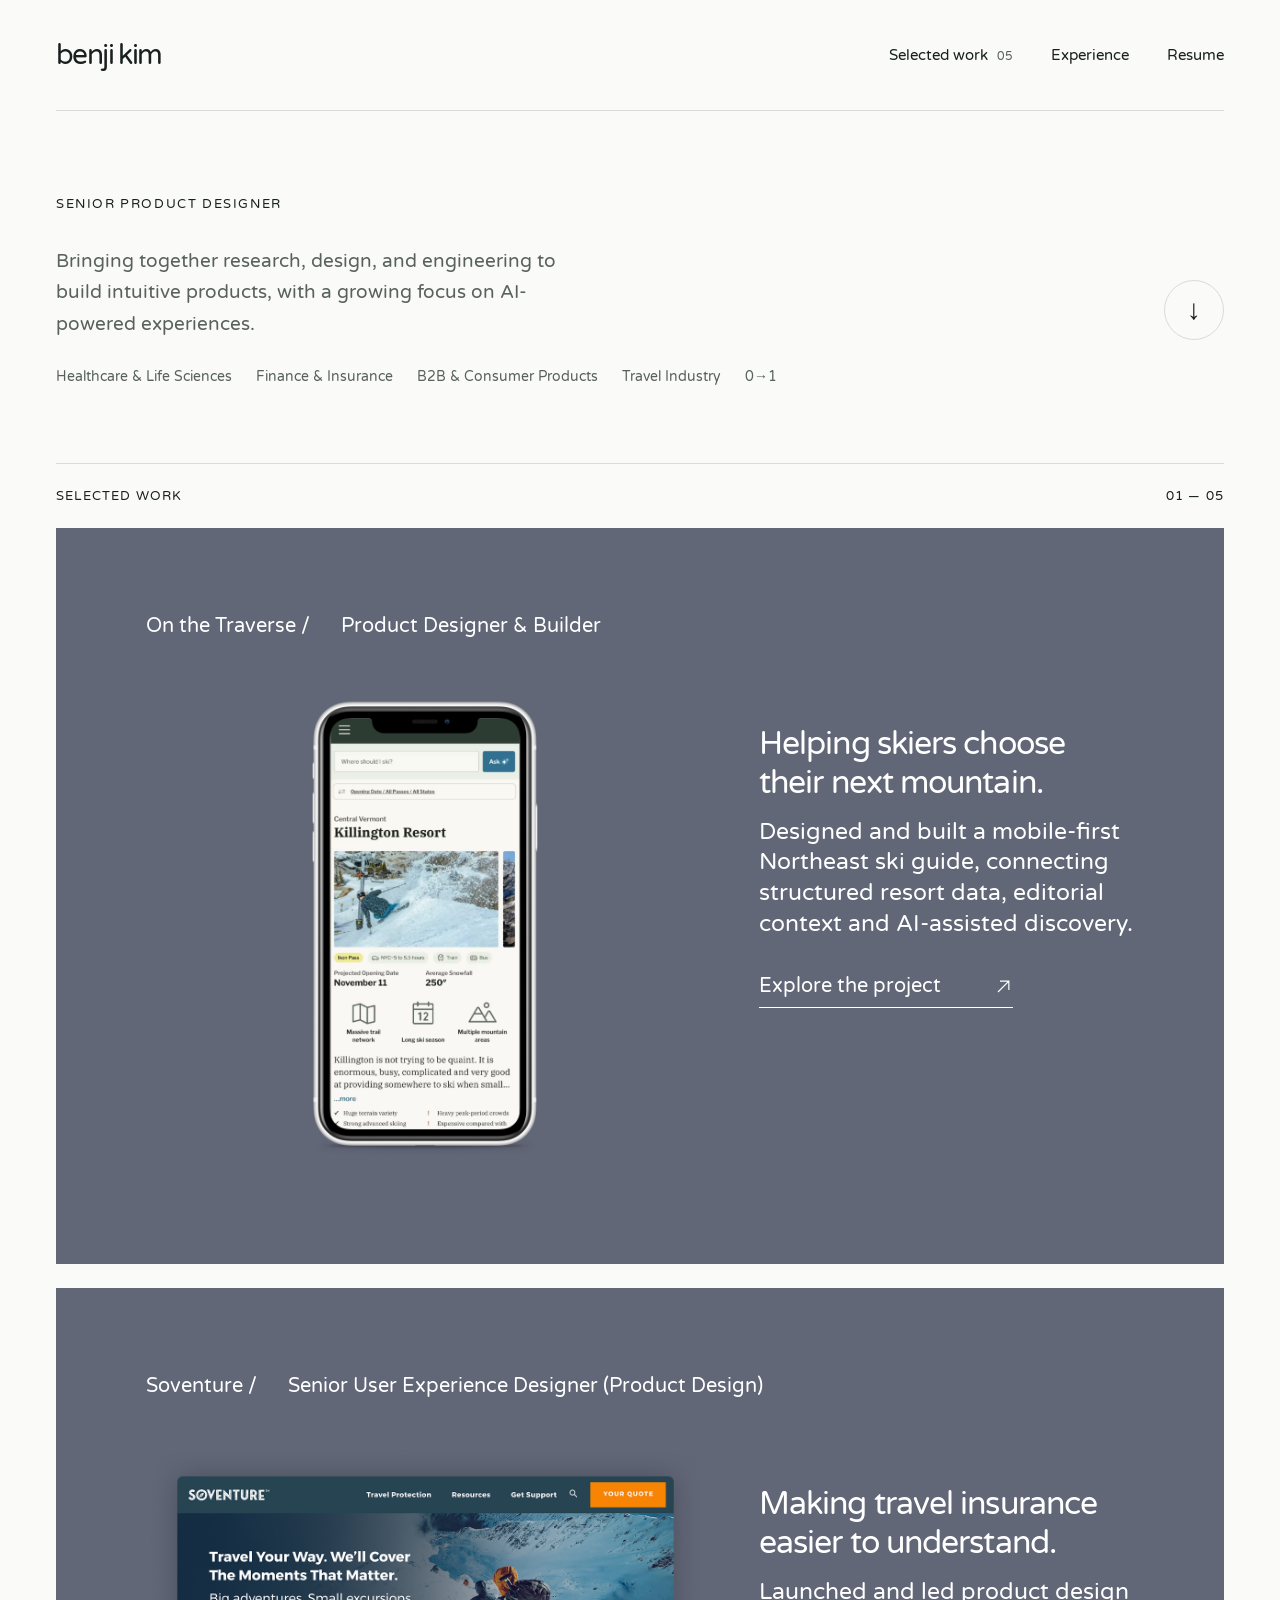
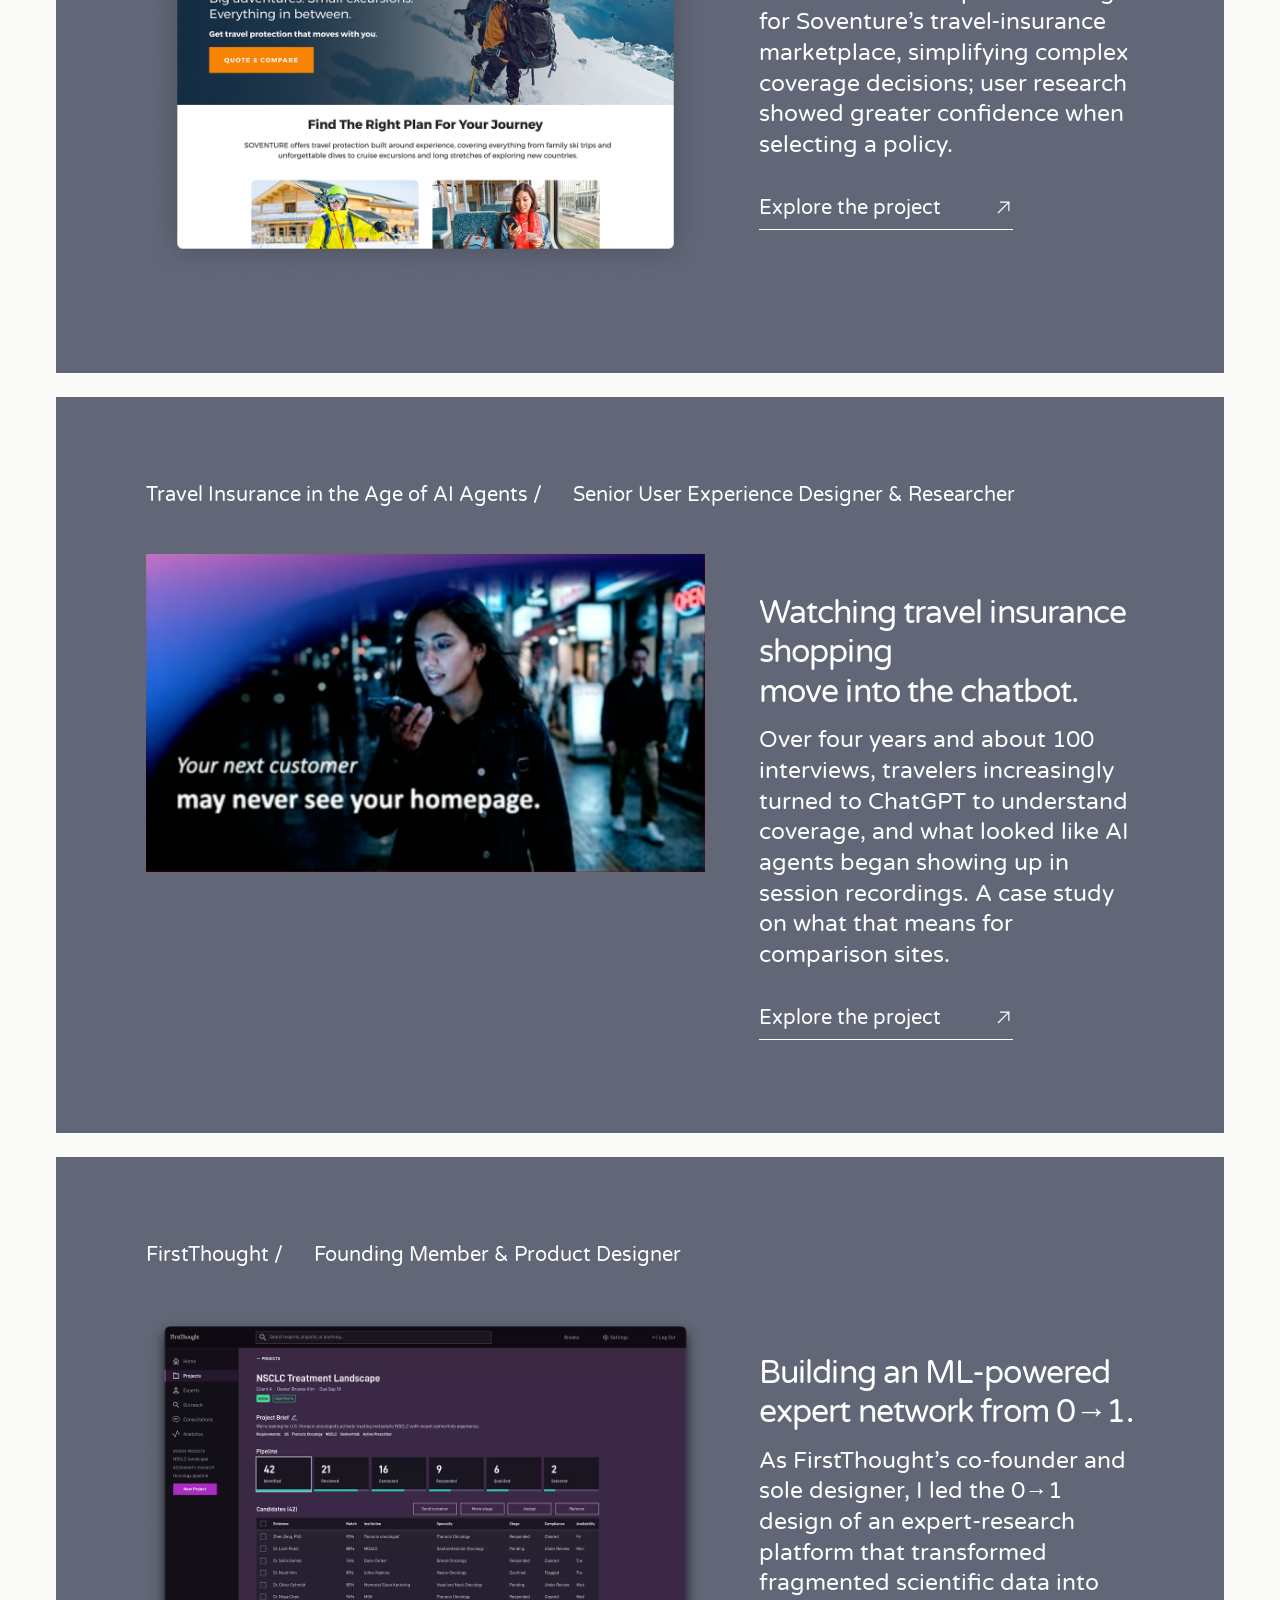
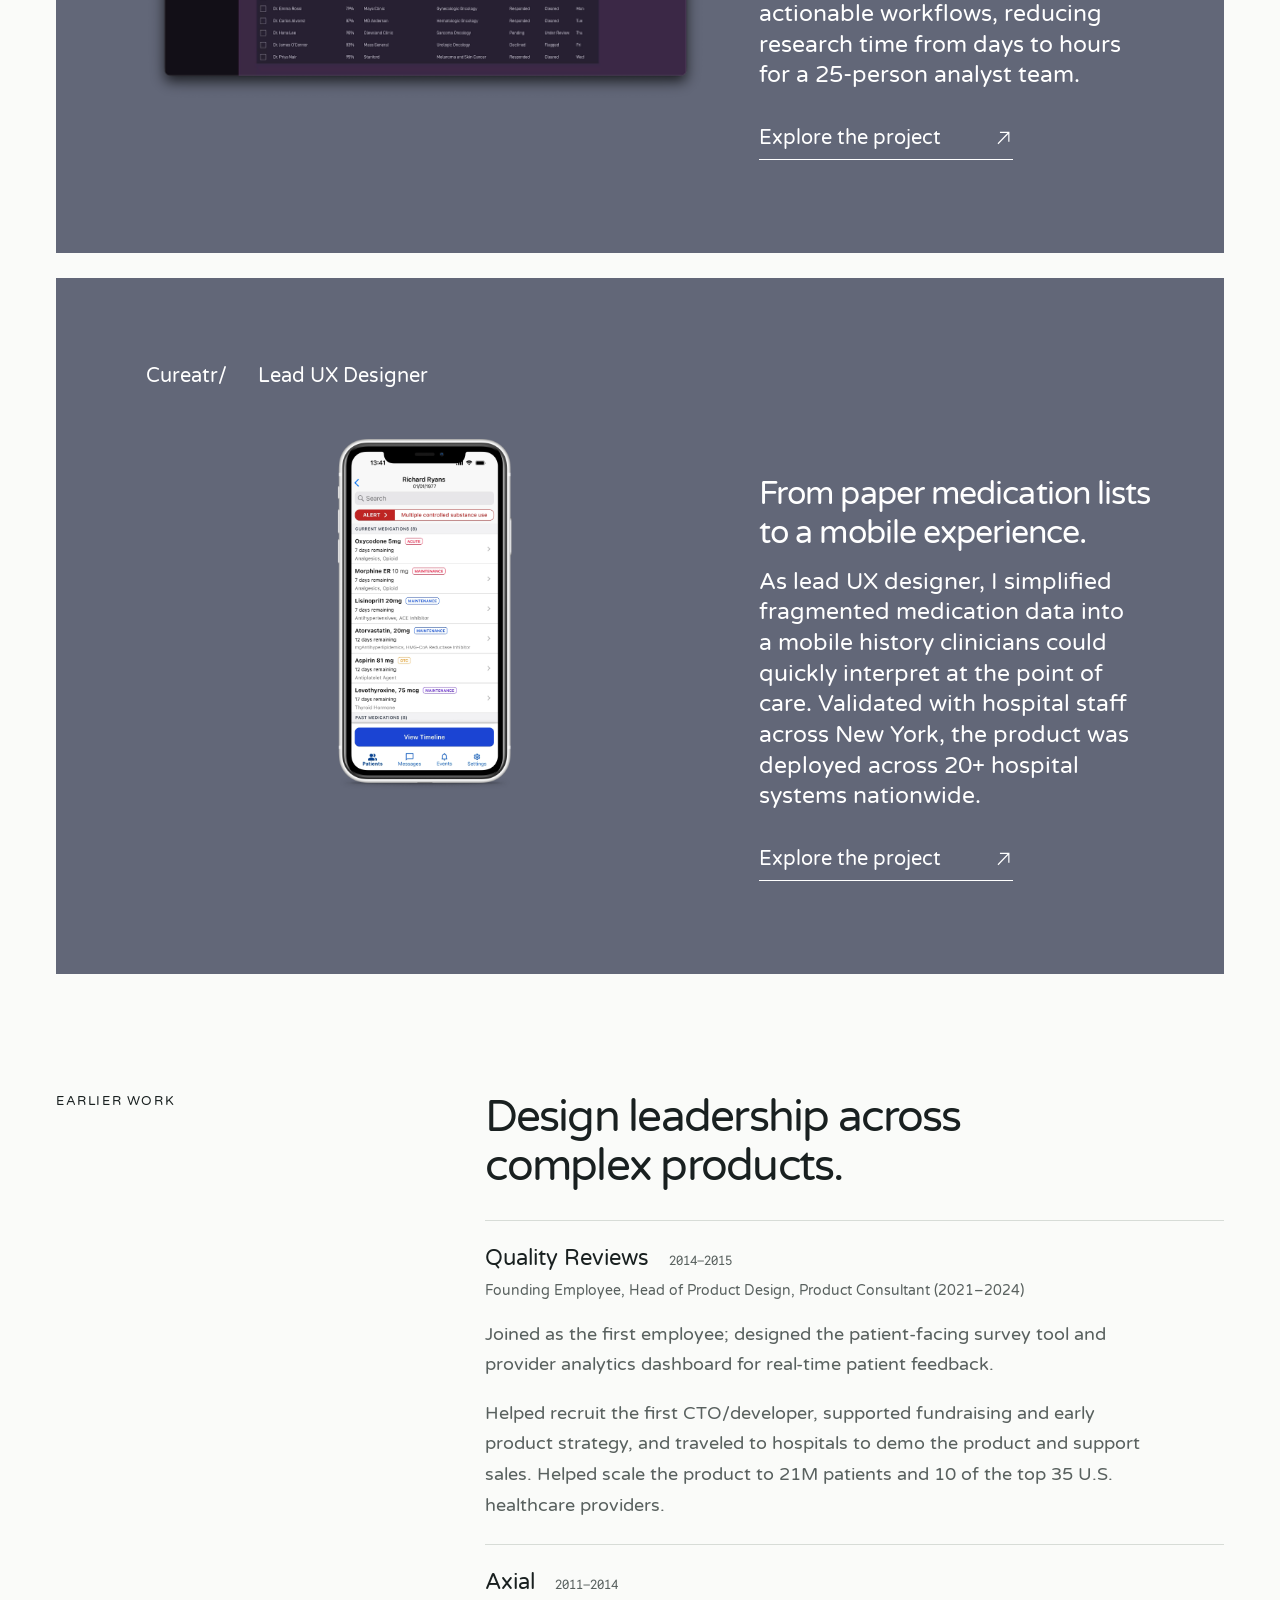
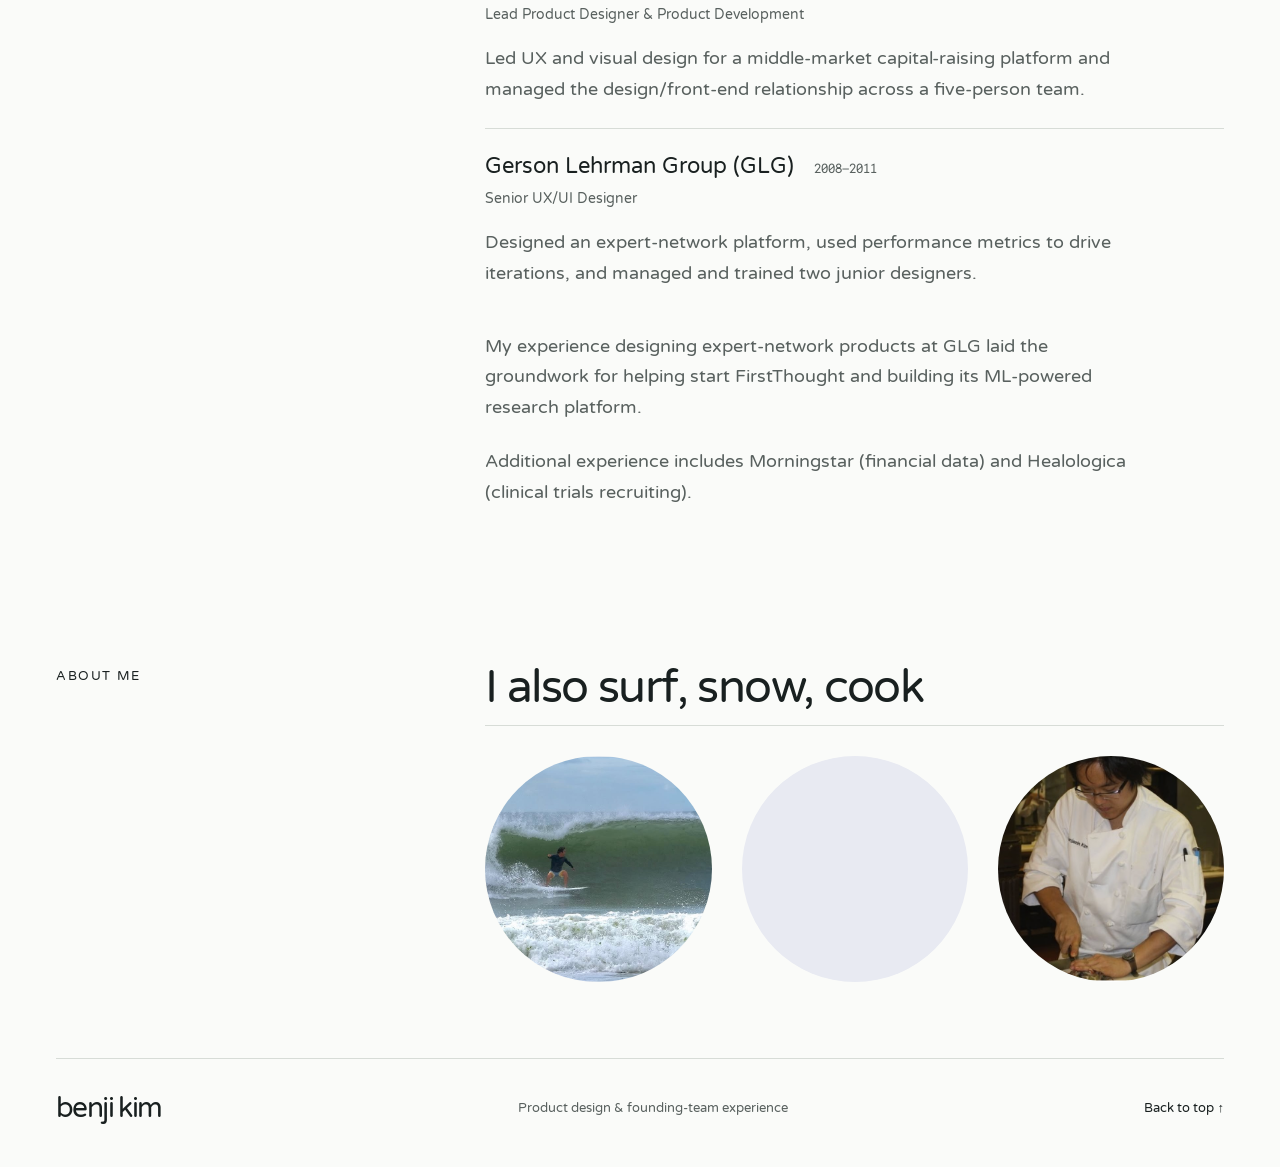
==== commit fda743a5: "Update homepage introduction" ====
--- a/index.html
+++ b/index.html
@@ -26,7 +26,7 @@
 <a class="skip" href="#work">Skip to work</a>
 <header class="wrap"><a class="brand" href="#top" aria-label="Benji Kim home">benji kim</a><nav aria-label="Main navigation"><a href="#work">Selected work <span>05</span></a><a href="#about">Experience</a><a href="resume.html">Resume</a></nav></header>
 <main id="top">
-<section class="hero wrap" aria-label="Introduction"><p class="eyebrow">Senior Product Designer</p><div class="hero-bottom"><p hidden>I design products by improving the process behind them—not just the interface. I bring extensive startup experience, taking products from 0→1.</p><a class="round-link" href="#work" aria-label="Explore selected work">↓</a></div><div class="expertise" aria-label="Industries, work, and roles"><span>Healthcare &amp; Life Sciences</span><span>Finance &amp; Insurance</span><span>B2B &amp; Consumer Products</span><span>Travel Industry</span><span>0→1</span></div></section>
+<section class="hero wrap" aria-label="Introduction"><p class="eyebrow">Senior Product Designer</p><div class="hero-bottom"><p>Bringing together research, design, and engineering to build intuitive products, with a growing focus on AI-powered experiences.</p><a class="round-link" href="#work" aria-label="Explore selected work">↓</a></div><div class="expertise" aria-label="Industries, work, and roles"><span>Healthcare &amp; Life Sciences</span><span>Finance &amp; Insurance</span><span>B2B &amp; Consumer Products</span><span>Travel Industry</span><span>0→1</span></div></section>
 <section class="work wrap" id="work"><div class="section-label"><h2>Selected work</h2><span>01 — 05</span></div>
 
   <article class="project reference-project reference-traverse" id="traverse">
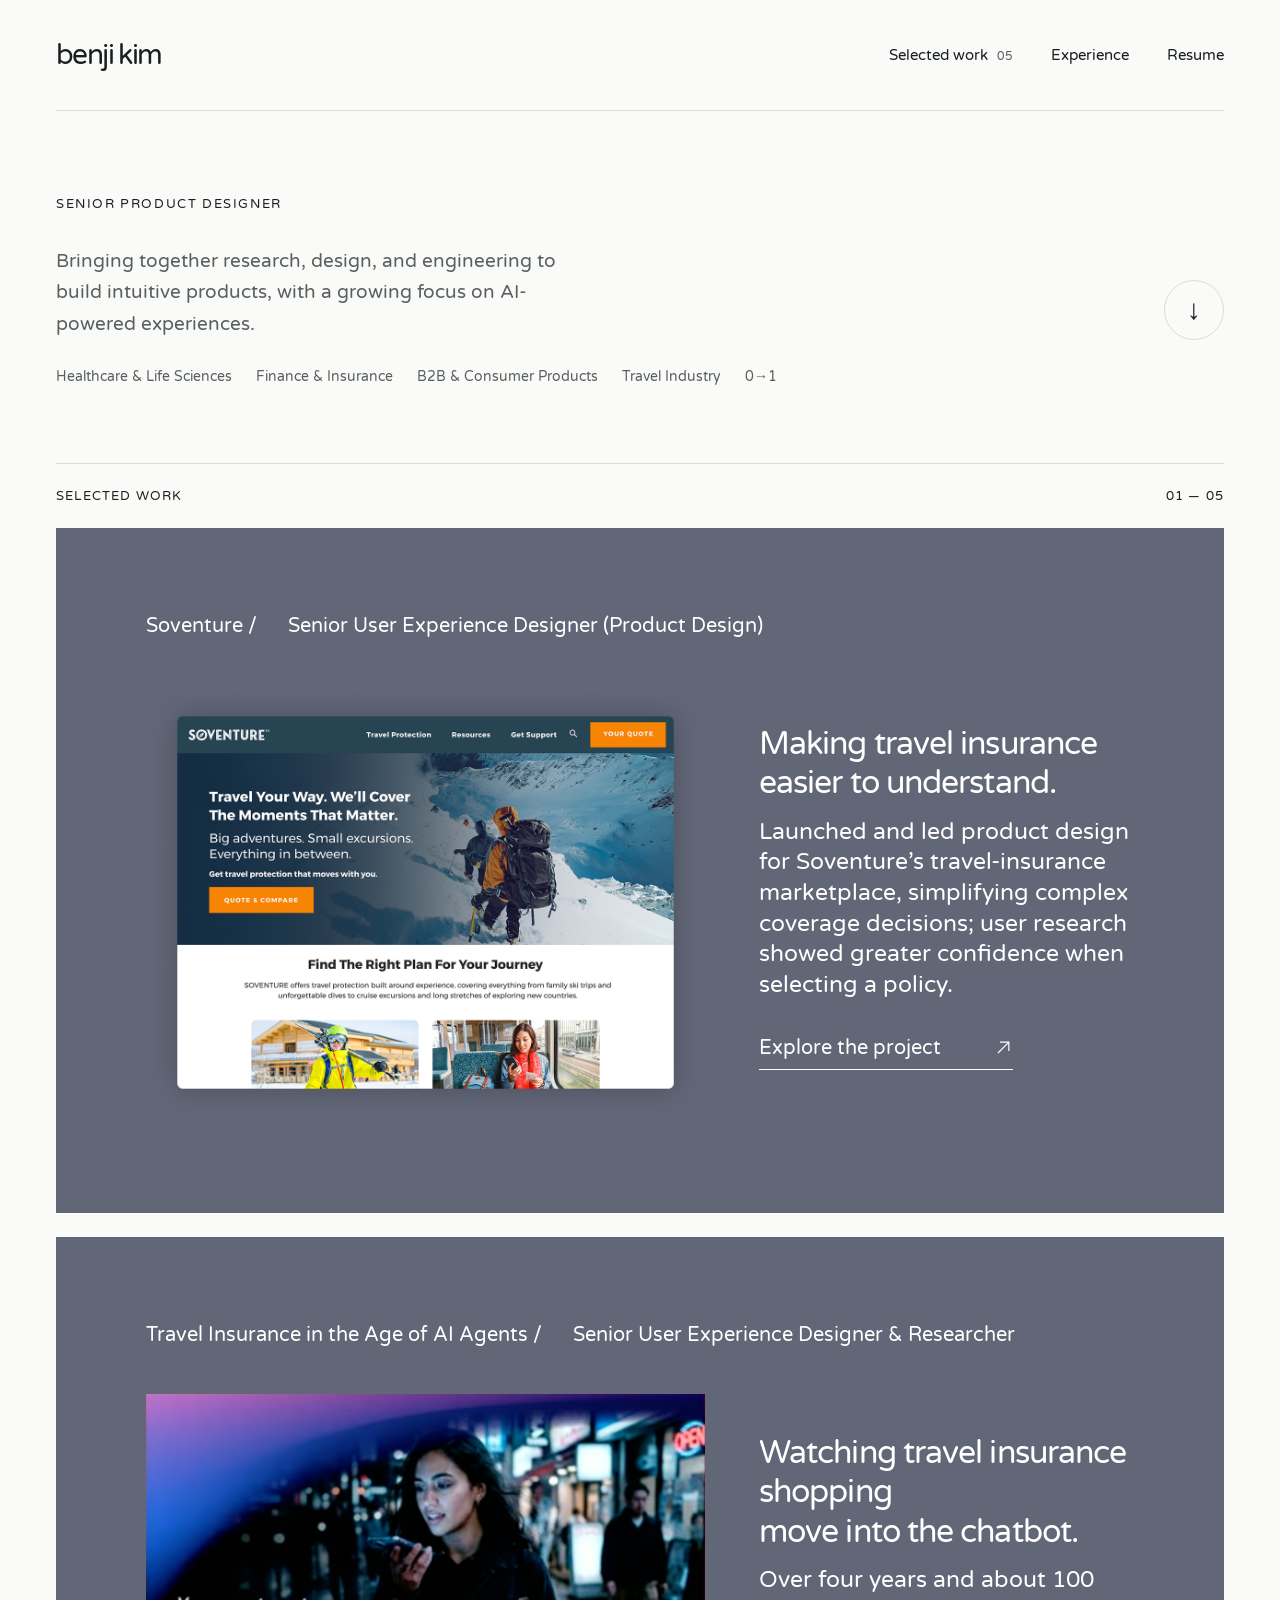
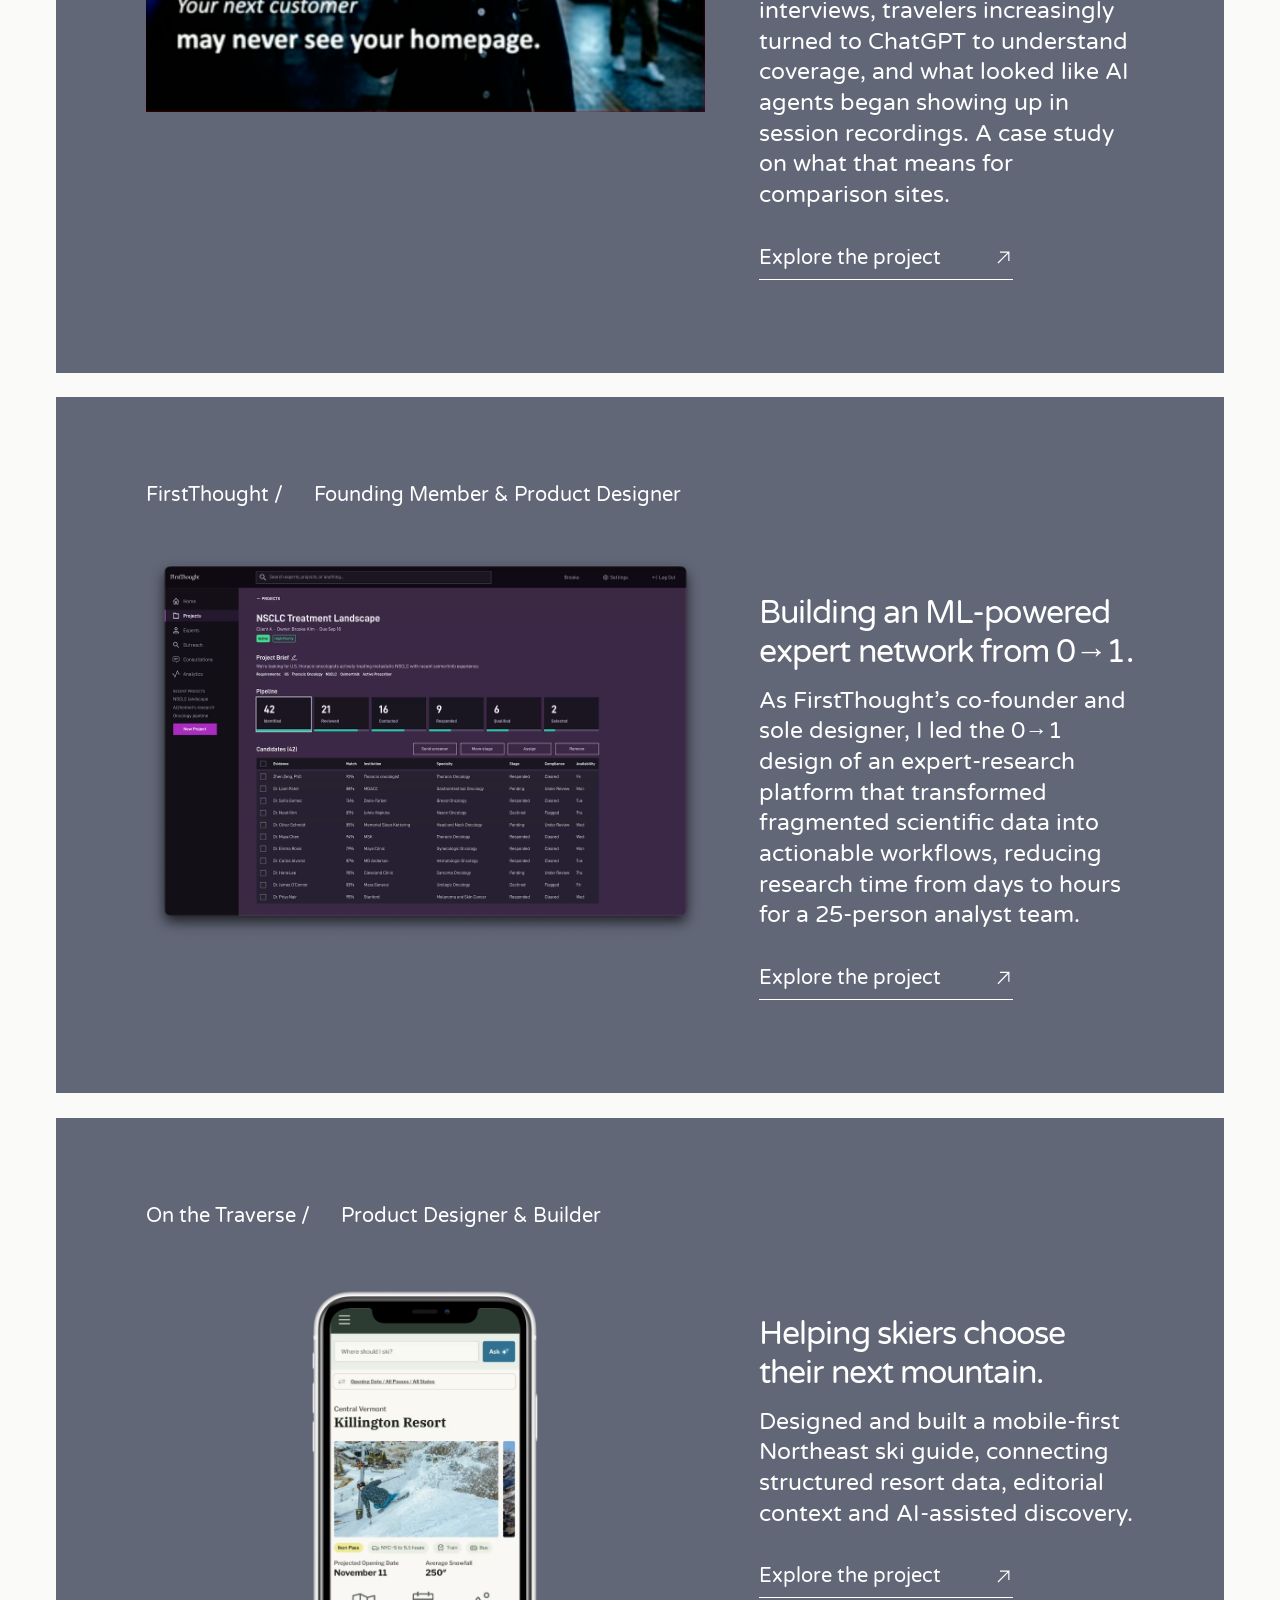
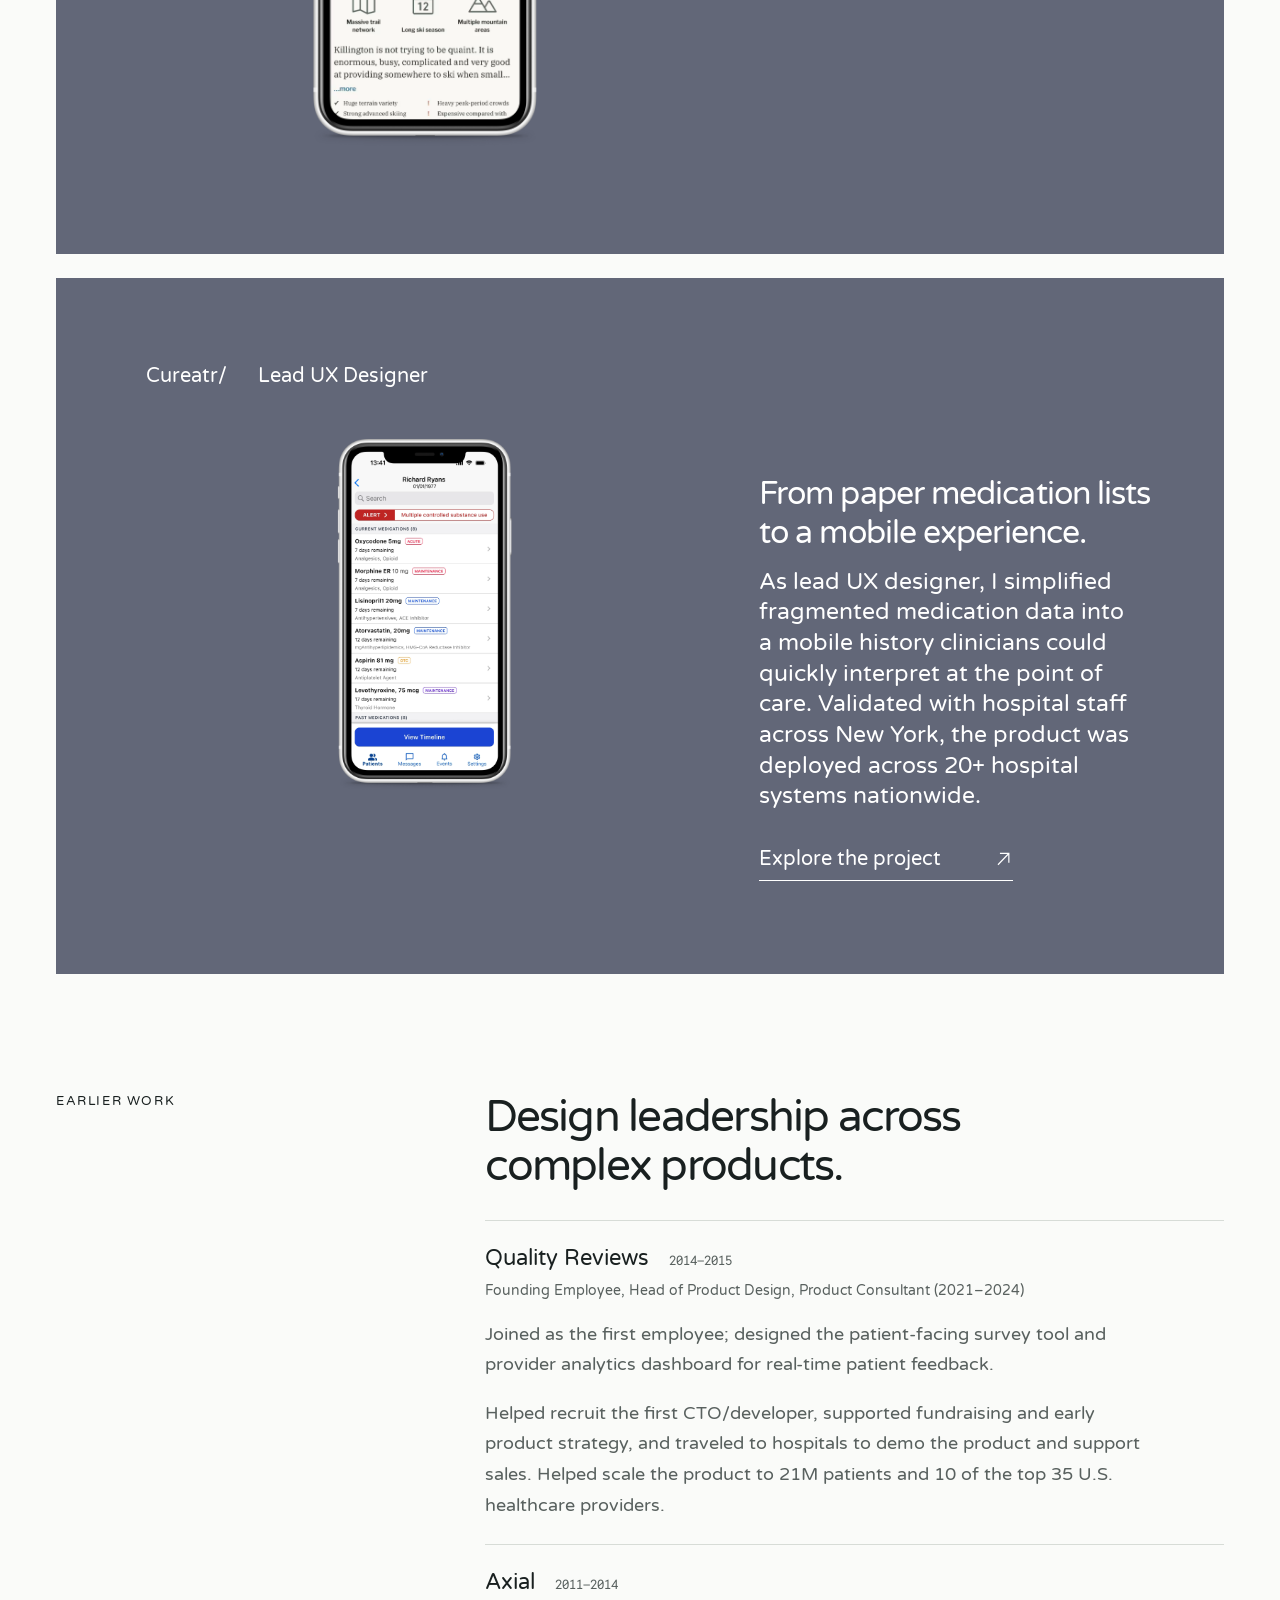
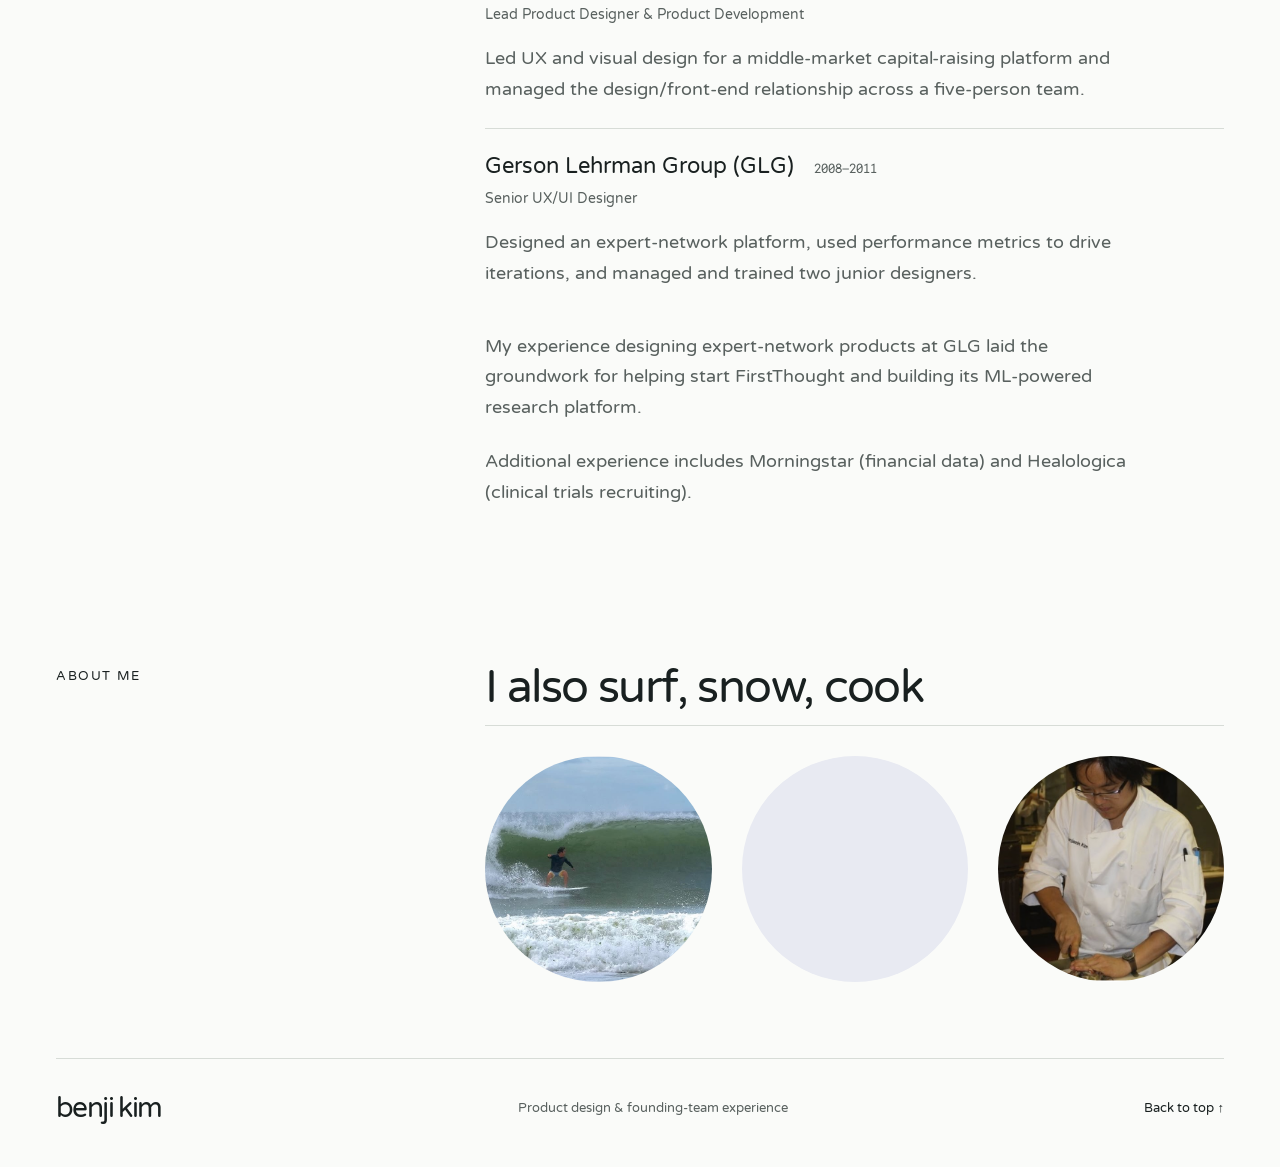
==== commit e3e10093: "Move On the Traverse below FirstThought" ====
--- a/index.html
+++ b/index.html
@@ -29,7 +29,14 @@
 <section class="hero wrap" aria-label="Introduction"><p class="eyebrow">Senior Product Designer</p><div class="hero-bottom"><p>Bringing together research, design, and engineering to build intuitive products, with a growing focus on AI-powered experiences.</p><a class="round-link" href="#work" aria-label="Explore selected work">↓</a></div><div class="expertise" aria-label="Industries, work, and roles"><span>Healthcare &amp; Life Sciences</span><span>Finance &amp; Insurance</span><span>B2B &amp; Consumer Products</span><span>Travel Industry</span><span>0→1</span></div></section>
 <section class="work wrap" id="work"><div class="section-label"><h2>Selected work</h2><span>01 — 05</span></div>
 
-  <article class="project reference-project reference-traverse" id="traverse">
+  
+<article class="project reference-project reference-soventure" id="insurance"><div class="reference-card-content"><div class="reference-card-meta"><span><a href="insurance.html">Soventure</a> /</span><p>Senior User Experience Designer (Product Design)</p></div><div class="reference-card-grid"><div class="reference-card-visual"><a class="reference-screen-link" href="insurance.html" aria-label="Explore Soventure"><img src="assets/home/soventure-home-preview.png" width="1214" height="944" alt="Soventure product interface" loading="lazy"></a></div><div class="reference-card-description"><p class="project-deck">Making travel insurance<br> easier to understand.</p><p>Launched and led product design for Soventure’s travel-insurance marketplace, simplifying complex coverage decisions; user research showed greater confidence when selecting a policy.</p><a class="text-link" href="insurance.html">Explore the project <img class="project-arrow-icon" src="assets/icons/arrow-up-right.svg" alt="" aria-hidden="true"></a></div></div></div></article>
+
+<article class="project reference-project reference-ai-research" id="travel-insurance-ai"><div class="reference-card-content"><div class="reference-card-meta"><span><a href="comparison-tables-to-conversations.html">Travel Insurance in the Age of AI Agents</a> /</span><p>Senior User Experience Designer &amp; Researcher</p></div><div class="reference-card-grid"><div class="reference-card-visual"><a class="reference-screen-link" href="comparison-tables-to-conversations.html" aria-label="Explore Travel Insurance in the Age of AI Agents"><img src="assets/home/travel-insurance-ai-customer.png" width="1286" height="732" alt="A traveler using a phone, with the message: Your next customer may never see your homepage." loading="lazy" decoding="async"></a></div><div class="reference-card-description"><p class="project-deck">Watching travel insurance shopping<br> move into the chatbot.</p><p>Over four years and about 100 interviews, travelers increasingly turned to ChatGPT to understand coverage, and what looked like AI agents began showing up in session recordings. A case study on what that means for comparison sites.</p><a class="text-link" href="comparison-tables-to-conversations.html">Explore the project <img class="project-arrow-icon" src="assets/icons/arrow-up-right.svg" alt="" aria-hidden="true"></a></div></div></div></article>
+
+  
+<article class="project reference-project reference-firstthought" id="firstthought"><div class="reference-card-content"><div class="reference-card-meta"><span><a href="firstthought.html">FirstThought</a> /</span><p>Founding Member &amp; Product Designer</p></div><div class="reference-card-grid"><div class="reference-card-visual"><a class="reference-screen-link" href="firstthought.html" aria-label="Explore FirstThought"><img src="assets/home/firstthought-home-preview.png" width="1194" height="824" alt="FirstThought product interface" loading="lazy"></a></div><div class="reference-card-description"><p class="project-deck">Building an ML-powered<br> expert network from 0→1.</p><p>As FirstThought’s co-founder and sole designer, I led the 0→1 design of an expert-research platform that transformed fragmented scientific data into actionable workflows, reducing research time from days to hours for a 25-person analyst team.</p><a class="text-link" href="firstthought.html">Explore the project <img class="project-arrow-icon" src="assets/icons/arrow-up-right.svg" alt="" aria-hidden="true"></a></div></div></div></article>
+<article class="project reference-project reference-traverse" id="traverse">
     <div class="reference-card-content">
         <div class="reference-card-meta">
             <span><a href="traverse.html">On the Traverse</a> /</span>
@@ -52,12 +59,6 @@
         </div>
     </div>
 </article>
-<article class="project reference-project reference-soventure" id="insurance"><div class="reference-card-content"><div class="reference-card-meta"><span><a href="insurance.html">Soventure</a> /</span><p>Senior User Experience Designer (Product Design)</p></div><div class="reference-card-grid"><div class="reference-card-visual"><a class="reference-screen-link" href="insurance.html" aria-label="Explore Soventure"><img src="assets/home/soventure-home-preview.png" width="1214" height="944" alt="Soventure product interface" loading="lazy"></a></div><div class="reference-card-description"><p class="project-deck">Making travel insurance<br> easier to understand.</p><p>Launched and led product design for Soventure’s travel-insurance marketplace, simplifying complex coverage decisions; user research showed greater confidence when selecting a policy.</p><a class="text-link" href="insurance.html">Explore the project <img class="project-arrow-icon" src="assets/icons/arrow-up-right.svg" alt="" aria-hidden="true"></a></div></div></div></article>
-
-<article class="project reference-project reference-ai-research" id="travel-insurance-ai"><div class="reference-card-content"><div class="reference-card-meta"><span><a href="comparison-tables-to-conversations.html">Travel Insurance in the Age of AI Agents</a> /</span><p>Senior User Experience Designer &amp; Researcher</p></div><div class="reference-card-grid"><div class="reference-card-visual"><a class="reference-screen-link" href="comparison-tables-to-conversations.html" aria-label="Explore Travel Insurance in the Age of AI Agents"><img src="assets/home/travel-insurance-ai-customer.png" width="1286" height="732" alt="A traveler using a phone, with the message: Your next customer may never see your homepage." loading="lazy" decoding="async"></a></div><div class="reference-card-description"><p class="project-deck">Watching travel insurance shopping<br> move into the chatbot.</p><p>Over four years and about 100 interviews, travelers increasingly turned to ChatGPT to understand coverage, and what looked like AI agents began showing up in session recordings. A case study on what that means for comparison sites.</p><a class="text-link" href="comparison-tables-to-conversations.html">Explore the project <img class="project-arrow-icon" src="assets/icons/arrow-up-right.svg" alt="" aria-hidden="true"></a></div></div></div></article>
-
-  
-<article class="project reference-project reference-firstthought" id="firstthought"><div class="reference-card-content"><div class="reference-card-meta"><span><a href="firstthought.html">FirstThought</a> /</span><p>Founding Member &amp; Product Designer</p></div><div class="reference-card-grid"><div class="reference-card-visual"><a class="reference-screen-link" href="firstthought.html" aria-label="Explore FirstThought"><img src="assets/home/firstthought-home-preview.png" width="1194" height="824" alt="FirstThought product interface" loading="lazy"></a></div><div class="reference-card-description"><p class="project-deck">Building an ML-powered<br> expert network from 0→1.</p><p>As FirstThought’s co-founder and sole designer, I led the 0→1 design of an expert-research platform that transformed fragmented scientific data into actionable workflows, reducing research time from days to hours for a 25-person analyst team.</p><a class="text-link" href="firstthought.html">Explore the project <img class="project-arrow-icon" src="assets/icons/arrow-up-right.svg" alt="" aria-hidden="true"></a></div></div></div></article>
 <article class="project reference-project reference-cureatr" id="cureatr"><div class="reference-card-content"><div class="reference-card-meta"><span><a href="cureatr.html">Cureatr</a>/</span><p>Lead UX Designer</p></div><div class="reference-card-grid"><div class="reference-card-visual"><a class="reference-screen-link" href="cureatr.html" aria-label="Explore Cureatr"><img src="assets/home/cureatr-card-screen.png?v=transparent" width="244" height="494" alt="Cureatr product interface" loading="lazy"></a></div><div class="reference-card-description"><p class="project-deck">From paper medication lists<br> to a mobile experience.</p><p>As lead UX designer, I simplified fragmented medication data into a mobile history clinicians could quickly interpret at the point of care. Validated with hospital staff across New York, the product was deployed across 20+ hospital systems nationwide.</p><a class="text-link" href="cureatr.html">Explore the project <img class="project-arrow-icon" src="assets/icons/arrow-up-right.svg" alt="" aria-hidden="true"></a></div></div></div></article>
 
 
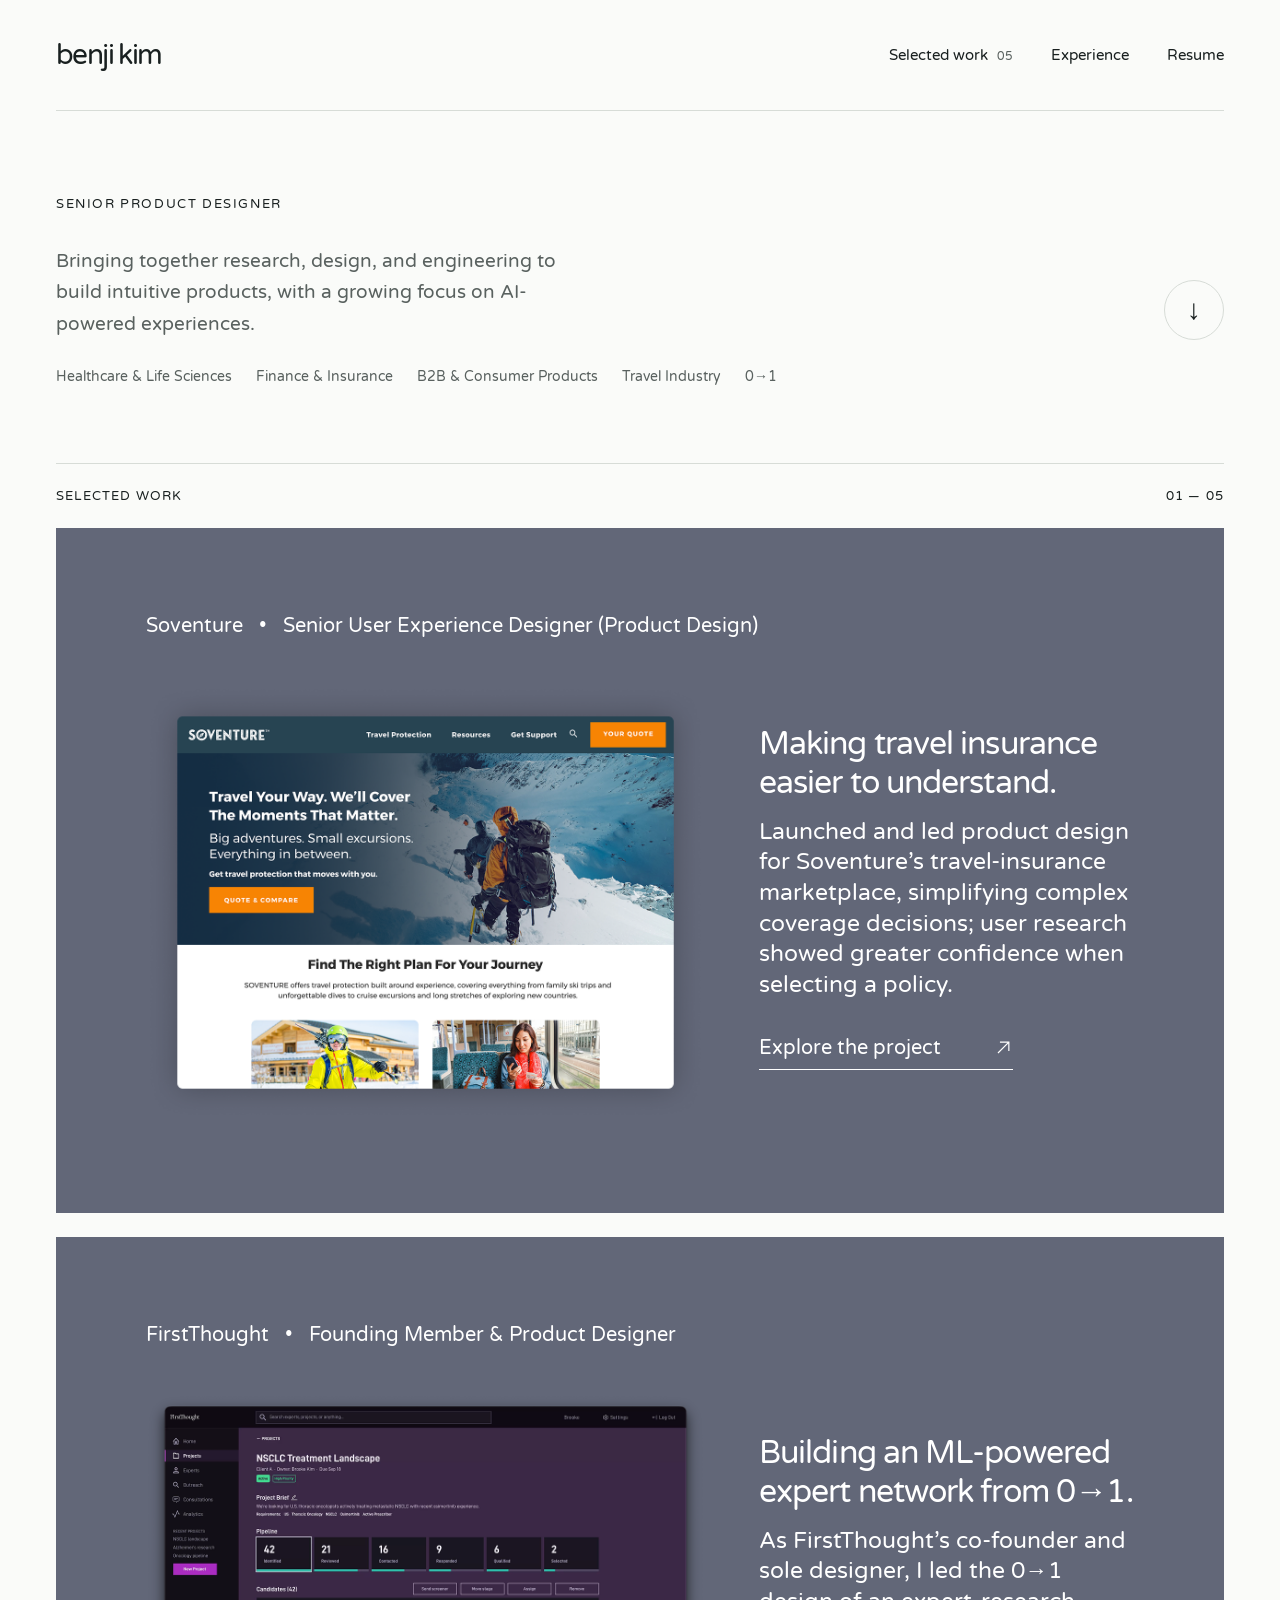
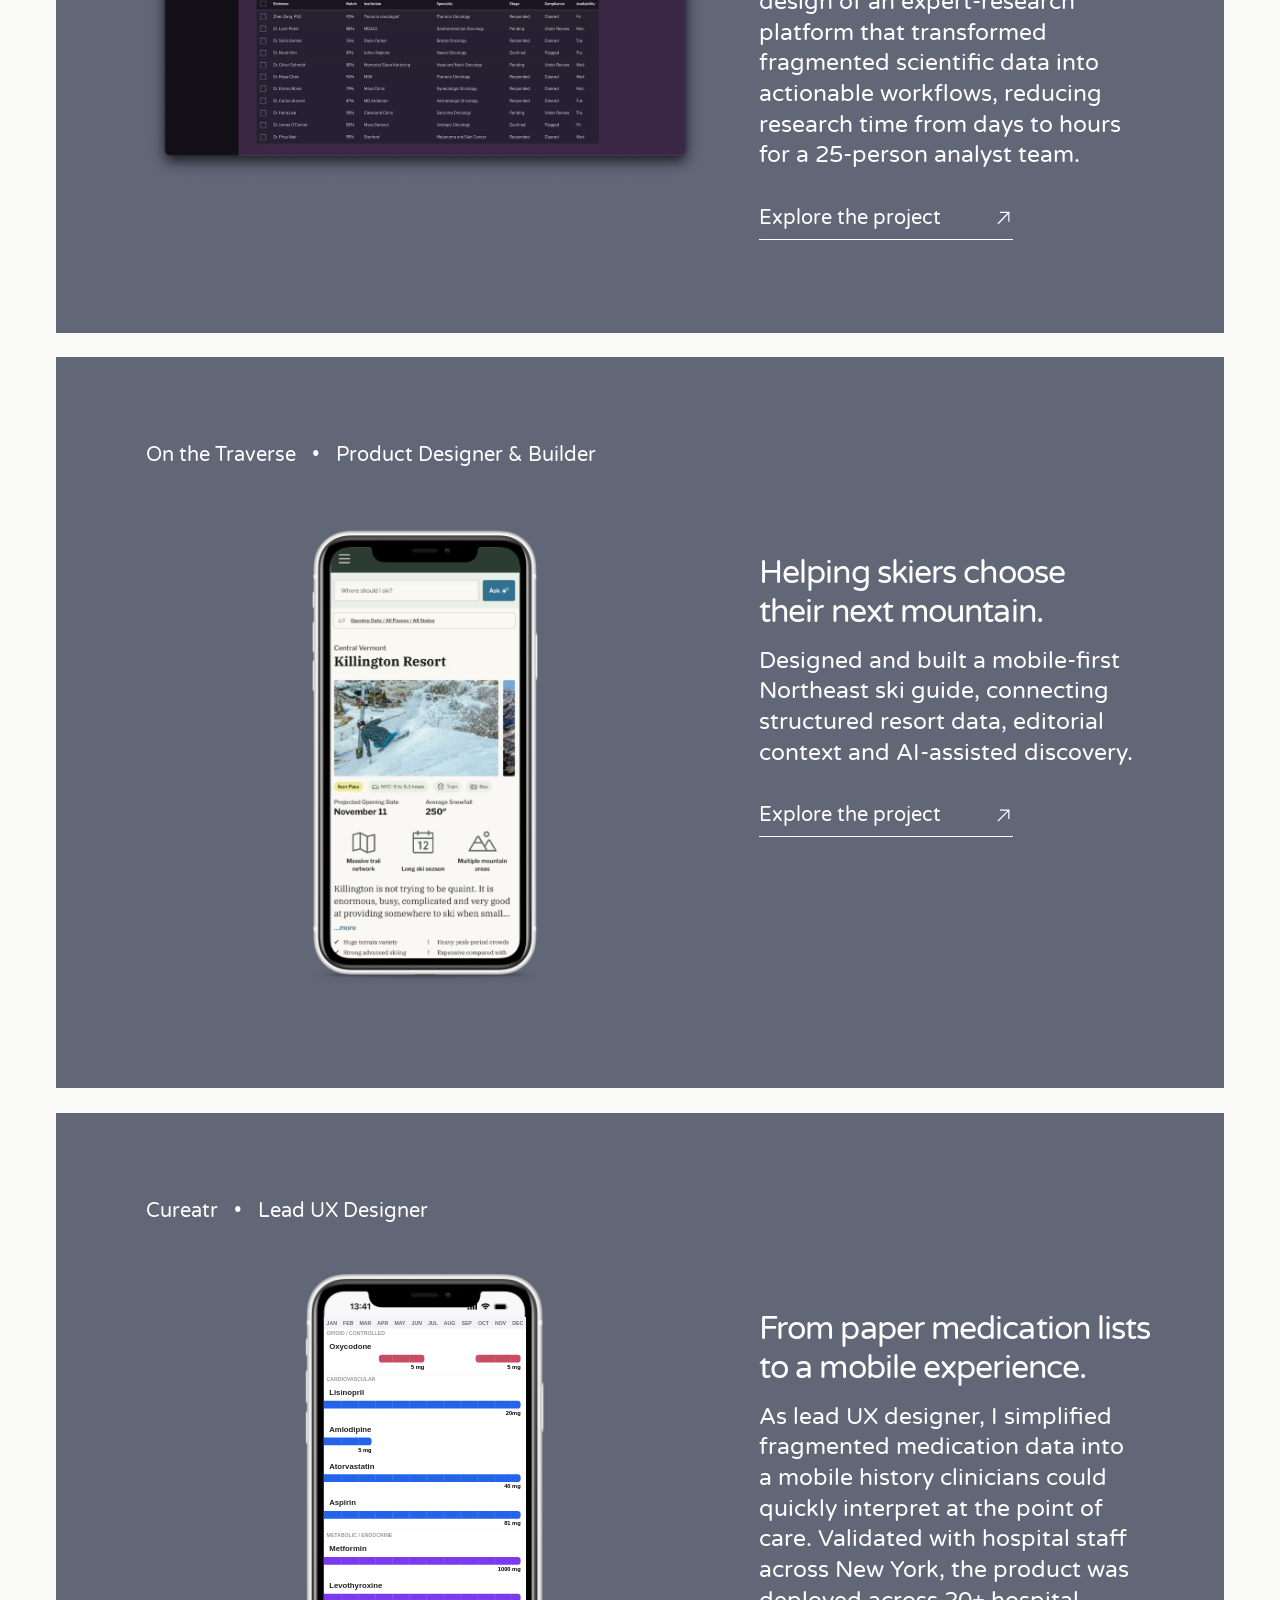
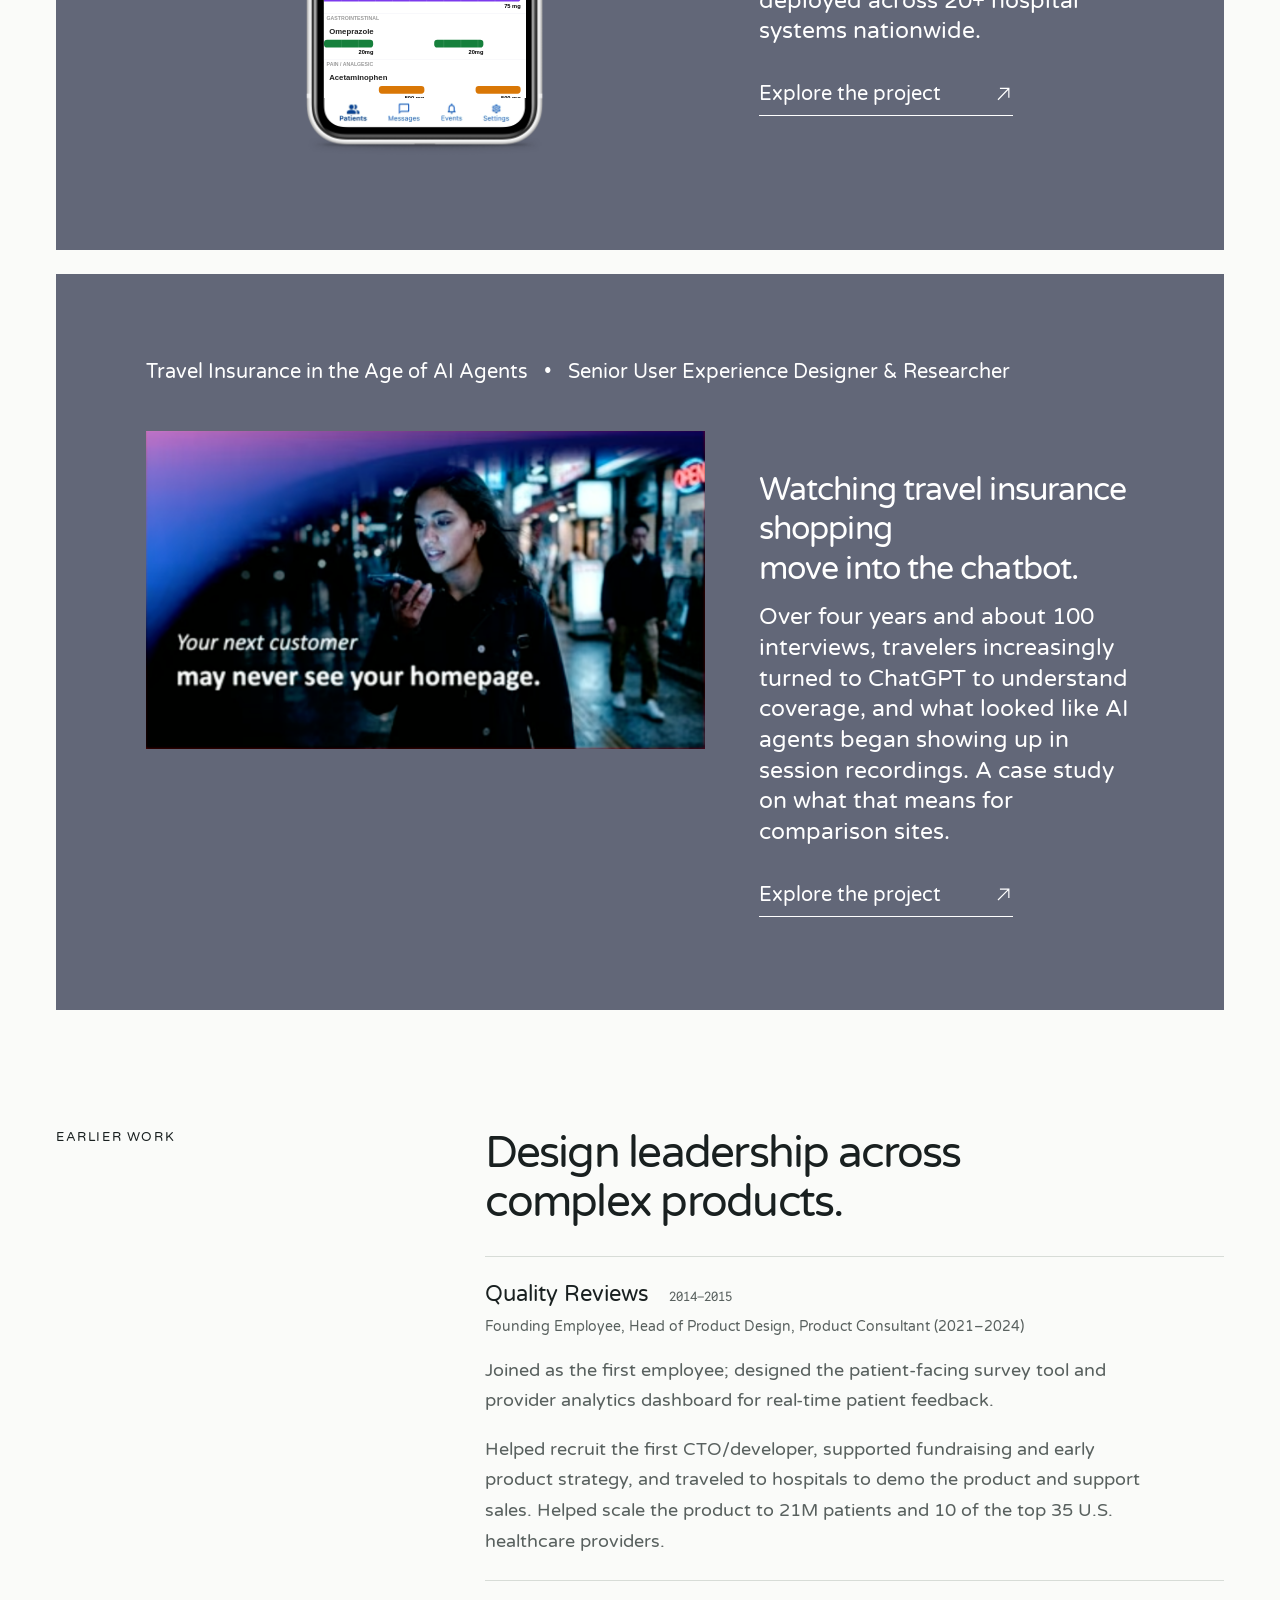
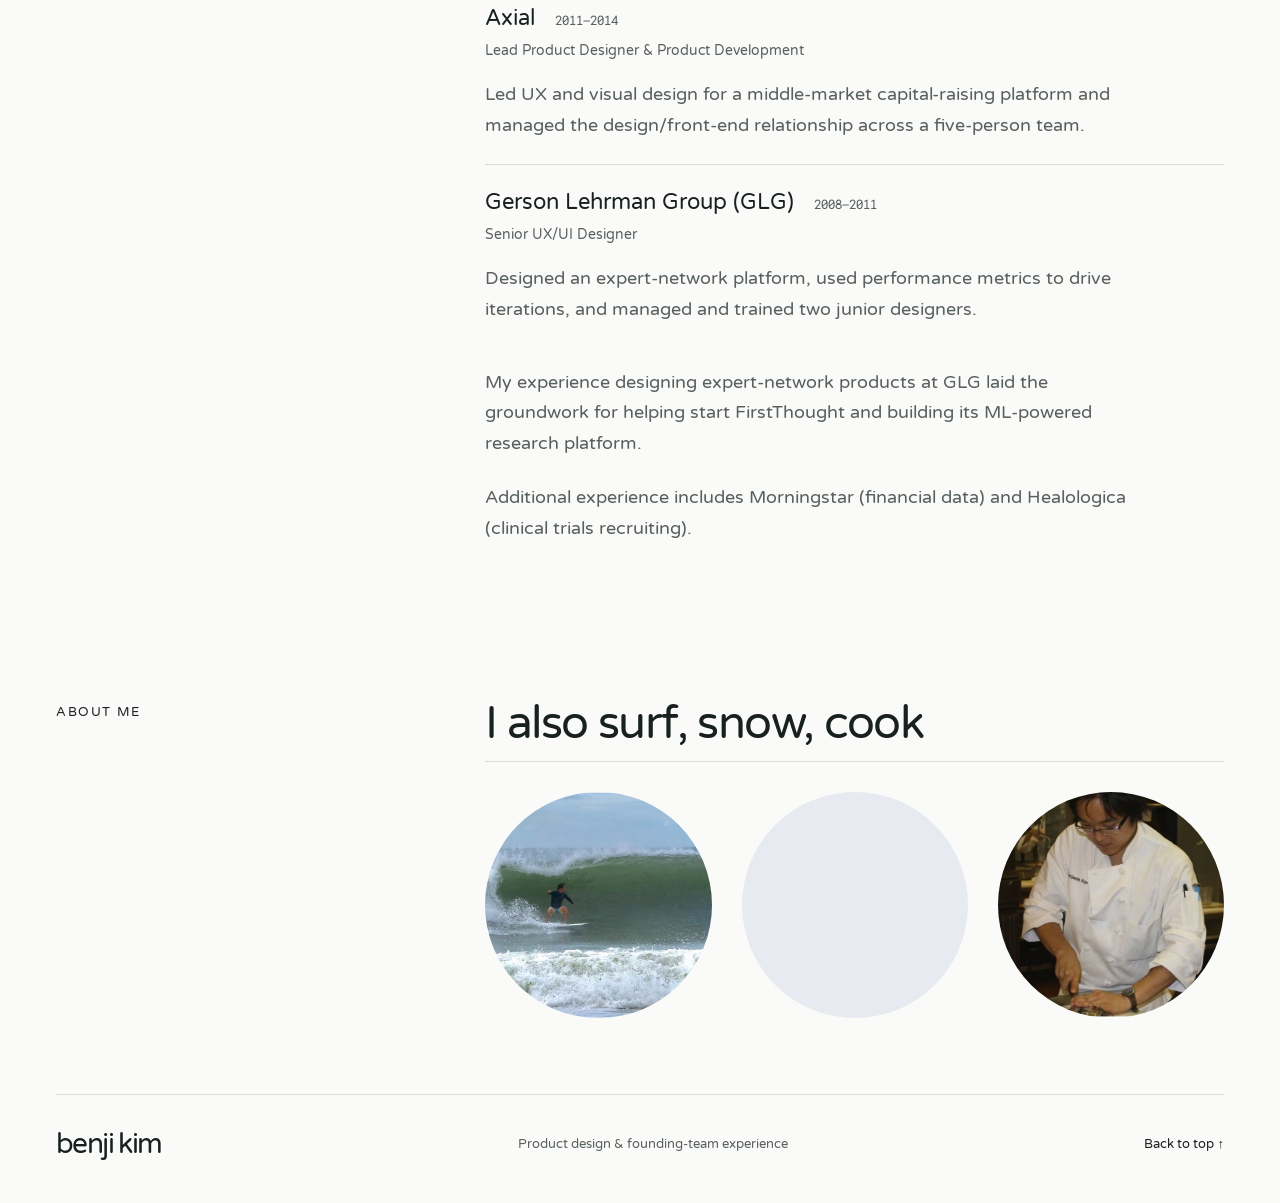
==== commit 27d623ed: "Publish revised portfolio case studies and media galleries" ====
--- a/index.html
+++ b/index.html
@@ -30,16 +30,16 @@
 <section class="work wrap" id="work"><div class="section-label"><h2>Selected work</h2><span>01 — 05</span></div>
 
   
-<article class="project reference-project reference-soventure" id="insurance"><div class="reference-card-content"><div class="reference-card-meta"><span><a href="insurance.html">Soventure</a> /</span><p>Senior User Experience Designer (Product Design)</p></div><div class="reference-card-grid"><div class="reference-card-visual"><a class="reference-screen-link" href="insurance.html" aria-label="Explore Soventure"><img src="assets/home/soventure-home-preview.png" width="1214" height="944" alt="Soventure product interface" loading="lazy"></a></div><div class="reference-card-description"><p class="project-deck">Making travel insurance<br> easier to understand.</p><p>Launched and led product design for Soventure’s travel-insurance marketplace, simplifying complex coverage decisions; user research showed greater confidence when selecting a policy.</p><a class="text-link" href="insurance.html">Explore the project <img class="project-arrow-icon" src="assets/icons/arrow-up-right.svg" alt="" aria-hidden="true"></a></div></div></div></article>
+<article class="project reference-project reference-soventure" id="insurance"><div class="reference-card-content"><div class="reference-card-meta"><span><a href="insurance.html">Soventure</a></span><span class="project-meta-separator" aria-hidden="true">•</span><p>Senior User Experience Designer (Product Design)</p></div><div class="reference-card-grid"><div class="reference-card-visual"><a class="reference-screen-link" href="insurance.html" aria-label="Explore Soventure"><img src="assets/home/soventure-home-preview.png" width="1214" height="944" alt="Soventure product interface" loading="lazy"></a></div><div class="reference-card-description"><p class="project-deck">Making travel insurance<br> easier to understand.</p><p>Launched and led product design for Soventure’s travel-insurance marketplace, simplifying complex coverage decisions; user research showed greater confidence when selecting a policy.</p><a class="text-link" href="insurance.html">Explore the project <img class="project-arrow-icon" src="assets/icons/arrow-up-right.svg" alt="" aria-hidden="true"></a></div></div></div></article>
 
-<article class="project reference-project reference-ai-research" id="travel-insurance-ai"><div class="reference-card-content"><div class="reference-card-meta"><span><a href="comparison-tables-to-conversations.html">Travel Insurance in the Age of AI Agents</a> /</span><p>Senior User Experience Designer &amp; Researcher</p></div><div class="reference-card-grid"><div class="reference-card-visual"><a class="reference-screen-link" href="comparison-tables-to-conversations.html" aria-label="Explore Travel Insurance in the Age of AI Agents"><img src="assets/home/travel-insurance-ai-customer.png" width="1286" height="732" alt="A traveler using a phone, with the message: Your next customer may never see your homepage." loading="lazy" decoding="async"></a></div><div class="reference-card-description"><p class="project-deck">Watching travel insurance shopping<br> move into the chatbot.</p><p>Over four years and about 100 interviews, travelers increasingly turned to ChatGPT to understand coverage, and what looked like AI agents began showing up in session recordings. A case study on what that means for comparison sites.</p><a class="text-link" href="comparison-tables-to-conversations.html">Explore the project <img class="project-arrow-icon" src="assets/icons/arrow-up-right.svg" alt="" aria-hidden="true"></a></div></div></div></article>
+
 
   
-<article class="project reference-project reference-firstthought" id="firstthought"><div class="reference-card-content"><div class="reference-card-meta"><span><a href="firstthought.html">FirstThought</a> /</span><p>Founding Member &amp; Product Designer</p></div><div class="reference-card-grid"><div class="reference-card-visual"><a class="reference-screen-link" href="firstthought.html" aria-label="Explore FirstThought"><img src="assets/home/firstthought-home-preview.png" width="1194" height="824" alt="FirstThought product interface" loading="lazy"></a></div><div class="reference-card-description"><p class="project-deck">Building an ML-powered<br> expert network from 0→1.</p><p>As FirstThought’s co-founder and sole designer, I led the 0→1 design of an expert-research platform that transformed fragmented scientific data into actionable workflows, reducing research time from days to hours for a 25-person analyst team.</p><a class="text-link" href="firstthought.html">Explore the project <img class="project-arrow-icon" src="assets/icons/arrow-up-right.svg" alt="" aria-hidden="true"></a></div></div></div></article>
+<article class="project reference-project reference-firstthought" id="firstthought"><div class="reference-card-content"><div class="reference-card-meta"><span><a href="firstthought.html">FirstThought</a></span><span class="project-meta-separator" aria-hidden="true">•</span><p>Founding Member &amp; Product Designer</p></div><div class="reference-card-grid"><div class="reference-card-visual"><a class="reference-screen-link" href="firstthought.html" aria-label="Explore FirstThought"><img src="assets/home/firstthought-home-preview.png" width="1194" height="824" alt="FirstThought product interface" loading="lazy"></a></div><div class="reference-card-description"><p class="project-deck">Building an ML-powered<br> expert network from 0→1.</p><p>As FirstThought’s co-founder and sole designer, I led the 0→1 design of an expert-research platform that transformed fragmented scientific data into actionable workflows, reducing research time from days to hours for a 25-person analyst team.</p><a class="text-link" href="firstthought.html">Explore the project <img class="project-arrow-icon" src="assets/icons/arrow-up-right.svg" alt="" aria-hidden="true"></a></div></div></div></article>
 <article class="project reference-project reference-traverse" id="traverse">
     <div class="reference-card-content">
         <div class="reference-card-meta">
-            <span><a href="traverse.html">On the Traverse</a> /</span>
+            <span><a href="traverse.html">On the Traverse</a></span><span class="project-meta-separator" aria-hidden="true">•</span>
             <p>Product Designer &amp; Builder</p>
         </div>
         <div class="reference-card-grid">
@@ -59,10 +59,13 @@
         </div>
     </div>
 </article>
-<article class="project reference-project reference-cureatr" id="cureatr"><div class="reference-card-content"><div class="reference-card-meta"><span><a href="cureatr.html">Cureatr</a>/</span><p>Lead UX Designer</p></div><div class="reference-card-grid"><div class="reference-card-visual"><a class="reference-screen-link" href="cureatr.html" aria-label="Explore Cureatr"><img src="assets/home/cureatr-card-screen.png?v=transparent" width="244" height="494" alt="Cureatr product interface" loading="lazy"></a></div><div class="reference-card-description"><p class="project-deck">From paper medication lists<br> to a mobile experience.</p><p>As lead UX designer, I simplified fragmented medication data into a mobile history clinicians could quickly interpret at the point of care. Validated with hospital staff across New York, the product was deployed across 20+ hospital systems nationwide.</p><a class="text-link" href="cureatr.html">Explore the project <img class="project-arrow-icon" src="assets/icons/arrow-up-right.svg" alt="" aria-hidden="true"></a></div></div></div></article>
+<article class="project reference-project reference-cureatr" id="cureatr"><div class="reference-card-content"><div class="reference-card-meta"><span><a href="cureatr.html">Cureatr</a></span><span class="project-meta-separator" aria-hidden="true">•</span><p>Lead UX Designer</p></div><div class="reference-card-grid"><div class="reference-card-visual"><a class="reference-screen-link" href="cureatr.html" aria-label="Explore Cureatr"><span class="cureatr-home-phone" role="img" aria-label="Cureatr medication timeline inside an iPhone, showing prescriptions across January to December">
+<img class="cureatr-phone-shell" src="assets/home/cureatr-card-screen.png?v=transparent" width="2008" height="3972" alt="" loading="lazy">
+<span class="cureatr-timeline-window" aria-hidden="true"><span class="cureatr-timeline-canvas"><span class="ct-months"><span>JAN</span><span>FEB</span><span>MAR</span><span>APR</span><span>MAY</span><span>JUN</span><span>JUL</span><span>AUG</span><span>SEP</span><span>OCT</span><span>NOV</span><span>DEC</span></span><span class="ct-rows"><div class="ct-category">Opioid / Controlled</div><div class="ct-medication opioid"><strong>Oxycodone</strong><div class="ct-dose split"><span class="ct-bar"><small>5 mg</small></span><span class="ct-bar"><small>5 mg</small></span></div></div><div class="ct-category">Cardiovascular</div><div class="ct-medication cardio"><strong>Lisinopril</strong><div class="ct-dose full"><span class="ct-bar"><small>20mg</small></span></div></div><div class="ct-medication cardio"><strong>Amlodipine</strong><div class="ct-dose short"><span class="ct-bar"><small>5 mg</small></span></div></div><div class="ct-medication cardio"><strong>Atorvastatin</strong><div class="ct-dose full"><span class="ct-bar"><small>40 mg</small></span></div></div><div class="ct-medication cardio"><strong>Aspirin</strong><div class="ct-dose full"><span class="ct-bar"><small>81 mg</small></span></div></div><div class="ct-category">Metabolic / Endocrine</div><div class="ct-medication metabolic"><strong>Metformin</strong><div class="ct-dose full"><span class="ct-bar"><small>1000 mg</small></span></div></div><div class="ct-medication metabolic"><strong>Levothyroxine</strong><div class="ct-dose full"><span class="ct-bar"><small>75 mg</small></span></div></div><div class="ct-category">Gastrointestinal</div><div class="ct-medication gastro"><strong>Omeprazole</strong><div class="ct-dose gaps"><span class="ct-bar"><small>20mg</small></span><span class="ct-bar"><small>20mg</small></span></div></div><div class="ct-category">Pain / Analgesic</div><div class="ct-medication pain"><strong>Acetaminophen</strong><div class="ct-dose split"><span class="ct-bar"><small>500 mg</small></span><span class="ct-bar"><small>500 mg</small></span></div></div><img class="ct-grid" src="assets/home/cureatr-timeline-grid.svg" width="331" height="689" alt="" loading="lazy"></span></span></span></span></a></div><div class="reference-card-description"><p class="project-deck">From paper medication lists<br> to a mobile experience.</p><p>As lead UX designer, I simplified fragmented medication data into a mobile history clinicians could quickly interpret at the point of care. Validated with hospital staff across New York, the product was deployed across 20+ hospital systems nationwide.</p><a class="text-link" href="cureatr.html">Explore the project <img class="project-arrow-icon" src="assets/icons/arrow-up-right.svg" alt="" aria-hidden="true"></a></div></div></div></article>
 
 
 
+<article class="project reference-project reference-ai-research" id="travel-insurance-ai"><div class="reference-card-content"><div class="reference-card-meta"><span><a href="comparison-tables-to-conversations.html">Travel Insurance in the Age of AI Agents</a></span><span class="project-meta-separator" aria-hidden="true">•</span><p>Senior User Experience Designer &amp; Researcher</p></div><div class="reference-card-grid"><div class="reference-card-visual"><a class="reference-screen-link" href="comparison-tables-to-conversations.html" aria-label="Explore Travel Insurance in the Age of AI Agents"><img src="assets/home/travel-insurance-ai-customer.png" width="1286" height="732" alt="A traveler using a phone, with the message: Your next customer may never see your homepage." loading="lazy" decoding="async"></a></div><div class="reference-card-description"><p class="project-deck">Watching travel insurance shopping<br> move into the chatbot.</p><p>Over four years and about 100 interviews, travelers increasingly turned to ChatGPT to understand coverage, and what looked like AI agents began showing up in session recordings. A case study on what that means for comparison sites.</p><a class="text-link" href="comparison-tables-to-conversations.html">Explore the project <img class="project-arrow-icon" src="assets/icons/arrow-up-right.svg" alt="" aria-hidden="true"></a></div></div></div></article>
 </section>
 <section class="about wrap" id="about" aria-labelledby="experience-title"><p class="eyebrow">Earlier work</p><div><h2 id="experience-title">Design leadership across<br>complex products.</h2><article class="experience-entry"><h3>Quality Reviews <small class="experience-years">2014–2015</small> <span>Founding Employee, Head of Product Design, Product Consultant (2021–2024)</span></h3><p>Joined as the first employee; designed the patient-facing survey tool and provider analytics dashboard for real-time patient feedback.</p><p>Helped recruit the first CTO/developer, supported fundraising and early product strategy, and traveled to hospitals to demo the product and support sales. Helped scale the product to 21M patients and 10 of the top 35 U.S. healthcare providers.</p></article><article class="experience-entry"><h3>Axial <small class="experience-years">2011–2014</small> <span>Lead Product Designer &amp; Product Development</span></h3><p>Led UX and visual design for a middle-market capital-raising platform and managed the design/front-end relationship across a five-person team.</p></article><article class="experience-entry"><h3>Gerson Lehrman Group (GLG) <small class="experience-years">2008–2011</small> <span>Senior UX/UI Designer</span></h3><p>Designed an expert-network platform, used performance metrics to drive iterations, and managed and trained two junior designers.</p></article><p>My experience designing expert-network products at GLG laid the groundwork for helping start FirstThought and building its ML-powered research platform.</p><p class="experience-byline">Additional experience includes Morningstar (financial data) and Healologica (clinical trials recruiting).</p></div></section>
 <section class="personal-about wrap" id="about-me" aria-labelledby="personal-about-heading"><p class="eyebrow">About me</p><div class="personal-about-content"><h2 id="personal-about-heading">I also surf, snow, cook</h2><div class="personal-about-media"><img class="personal-about-circle surf-circle" src="assets/about/surf.png" alt="Benji surfing a wave" loading="lazy"><video class="personal-about-circle snow-circle" autoplay muted loop playsinline preload="metadata" aria-label="Benji on the snow"><source src="assets/about/snow.mp4" type="video/mp4"></video><img class="personal-about-circle cook-circle" src="assets/about/cook.png" alt="Benji preparing food in a chef’s jacket" loading="lazy"></div></div></section>
--- a/homepage-preview.css
+++ b/homepage-preview.css
@@ -4,18 +4,45 @@
 .work .reference-card-description .project-deck { font-size: clamp(25px, 2.78cqw, 36px); line-height: 1.22; letter-spacing: -.028em; margin: 0 0 14px; max-width: none; }
 .work .reference-card-description > p:not(.project-deck) { font-size: clamp(17px, 1.93cqw, 25px); line-height: 1.36; }
 .work .reference-screen-link img { width: 100%; height: auto; object-fit: contain; border: 0; }
-.work .reference-screen-link-ski img { margin: 0 auto; width: 244px; height: auto; object-fit: contain; border: 0; }
+.work .reference-screen-link-ski img,
+.work .reference-cureatr .reference-screen-link img { display: block; margin: 0 auto; width: 244px; max-width: 100%; height: auto; object-fit: contain; border: 0; }
 
 .reference-card-visual {margin: 0 auto;}
-.work .reference-cureatr .reference-screen-link img { width: 31.85%; height: auto; }
 @media (max-width: 760px) {
   .work .reference-card-grid { grid-template-columns: minmax(0, 1fr); gap: 28px; }
   .work .reference-card-description { padding-top: 0; }
   .work .reference-card-description .project-deck { font-size: 30px; }
   .work .reference-card-description .project-deck br { display: none; }
   .work .reference-card-description > p:not(.project-deck) { font-size: 17px; line-height: 1.5; }
-  .work .reference-cureatr .reference-screen-link img { width: 160px; max-width: 45%; }
 }
 
 /* AI travel-insurance card: supplied image revealed on hover and keyboard focus. */
 .reference-ai-research:before{background-image:linear-gradient(rgba(0,0,0,.55),rgba(0,0,0,.55)),url("assets/home/travel-insurance-ai-hover.webp");background-position:center;background-size:cover}
+
+/* Figma Cureatr 7:1432, framed by the existing homepage iPhone. */
+.cureatr-home-phone{display:block;position:relative;width:244px;flex:none;line-height:normal;text-align:left}
+.work .reference-cureatr .cureatr-phone-shell{display:block;width:100%;height:auto}
+.cureatr-timeline-window{position:absolute;left:8.65%;right:8.65%;top:8.9%;bottom:12.3%;overflow:hidden;background:#fff}
+.cureatr-timeline-canvas{display:block;width:390px;transform:scale(.5174);transform-origin:top left;background:#fff;color:#212121;font-family:-apple-system,BlinkMacSystemFont,'Helvetica Neue',Arial,sans-serif;font-size:15px;line-height:normal;isolation:isolate}
+.ct-months{display:flex;justify-content:space-between;align-items:center;height:22px;padding:4px 5px;background:#f2f2f7;color:#6d6d72;font-size:10px;font-weight:700}
+.ct-rows{display:block;position:relative}
+.ct-category{border-top:1px solid #f2f2f7;padding:3px 5px;font-size:10px;font-weight:700;color:#9b9b9b;text-transform:uppercase}
+.ct-medication{padding:8px 10px 8px 0;--med-color:#2563eb}
+.ct-medication strong{display:block;padding-left:10px;font-size:15px;font-weight:700;margin-bottom:8px}
+.ct-dose{display:flex;position:relative;gap:8px;height:30px}
+.ct-bar{display:block;height:15px;background:var(--med-color);border-radius:0 6px 6px 0;position:relative;flex:1}
+.ct-bar small{position:absolute;right:0;top:17px;font-size:11px;line-height:13px;font-weight:700;color:#000;white-space:nowrap}
+.ct-dose.short{width:92px}
+.ct-dose.split .ct-bar{position:absolute;width:23%;border-radius:6px}
+.ct-dose.split .ct-bar:first-child{left:28%}
+.ct-dose.split .ct-bar:last-child{right:0}
+.ct-dose.gaps{width:308px;justify-content:space-between}
+.ct-dose.gaps .ct-bar{flex:none;width:31%;border-radius:6px}
+.ct-medication.opioid{--med-color:#c94c67}
+.ct-medication.metabolic{--med-color:#7c3aed}
+.ct-medication.gastro{--med-color:#16803c}
+.ct-medication.pain{--med-color:#d97706}
+.work .reference-cureatr .reference-screen-link .ct-grid{position:absolute;left:33px;top:-20px;width:331px;height:689px;max-width:none;margin:0;pointer-events:none;border:0;border-radius:0}
+
+.work .reference-card-meta{column-gap:16px;row-gap:8px}
+.project-meta-separator{flex:none}
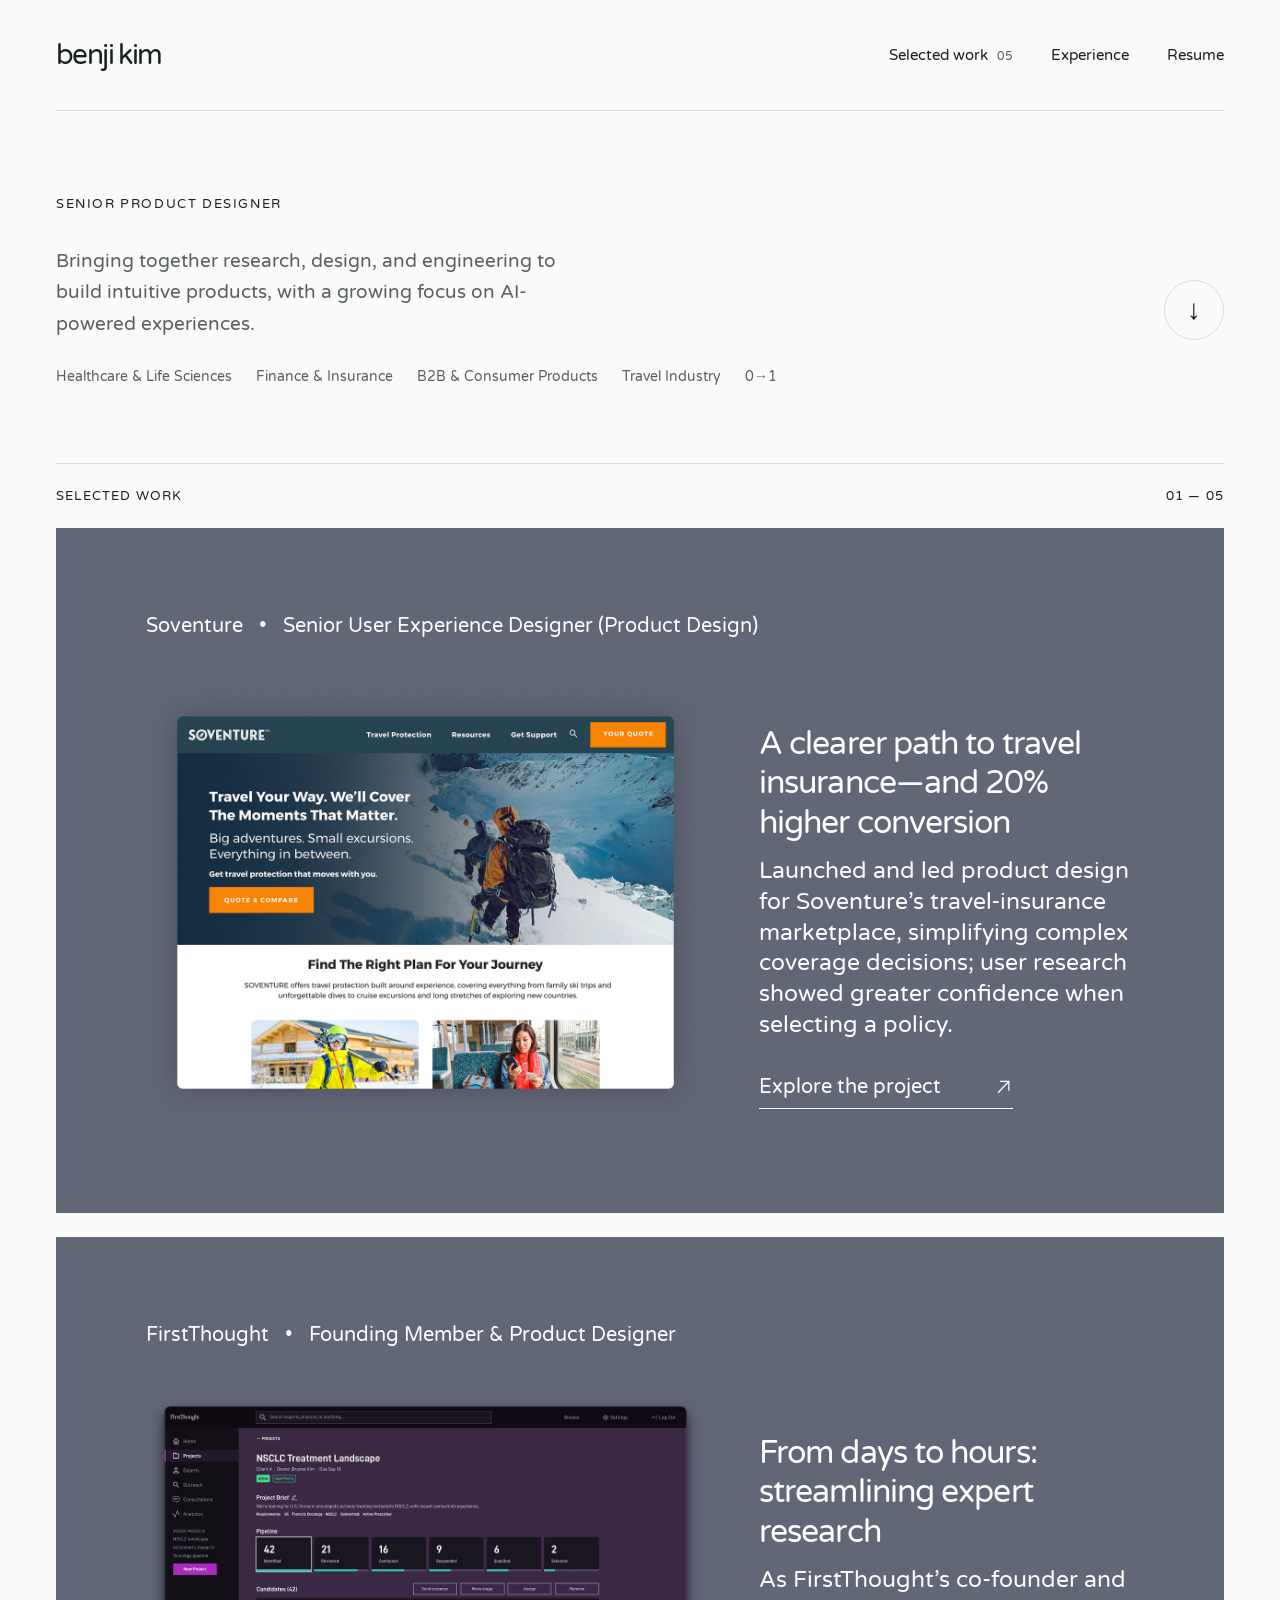
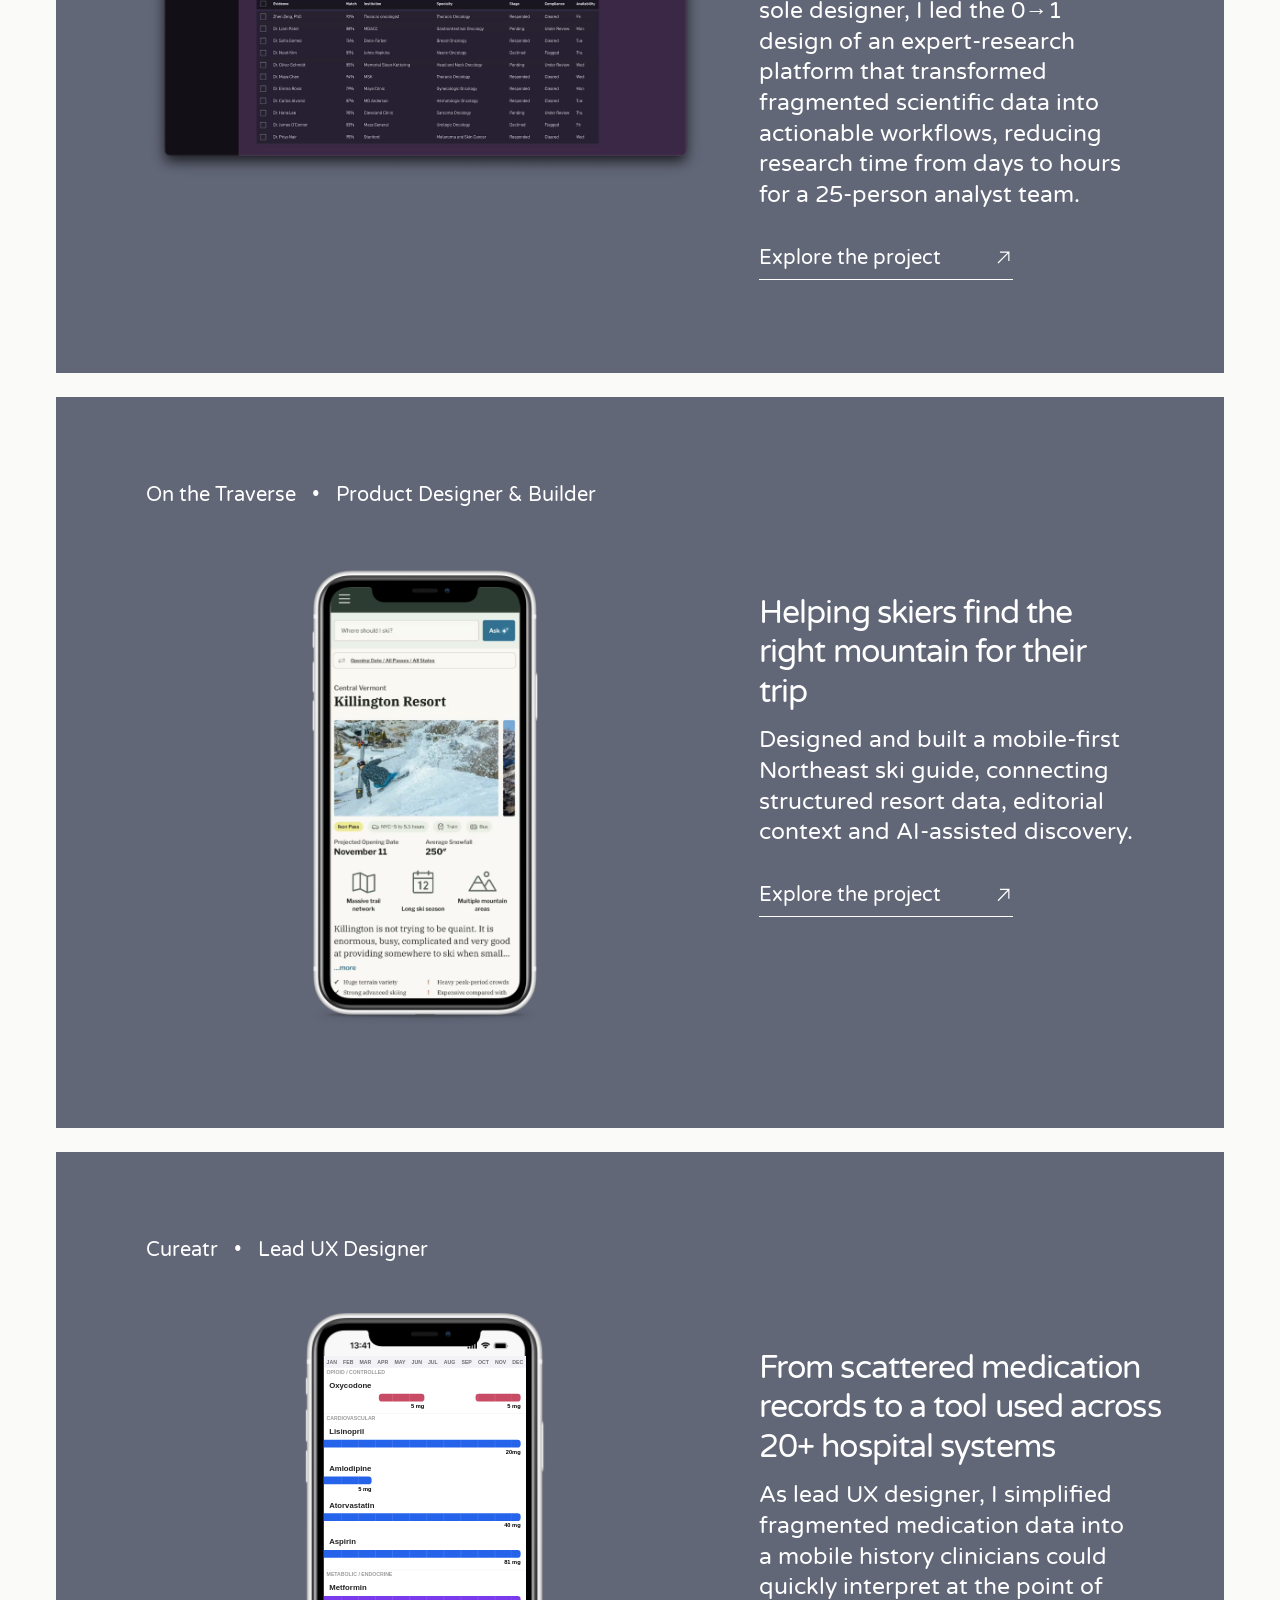
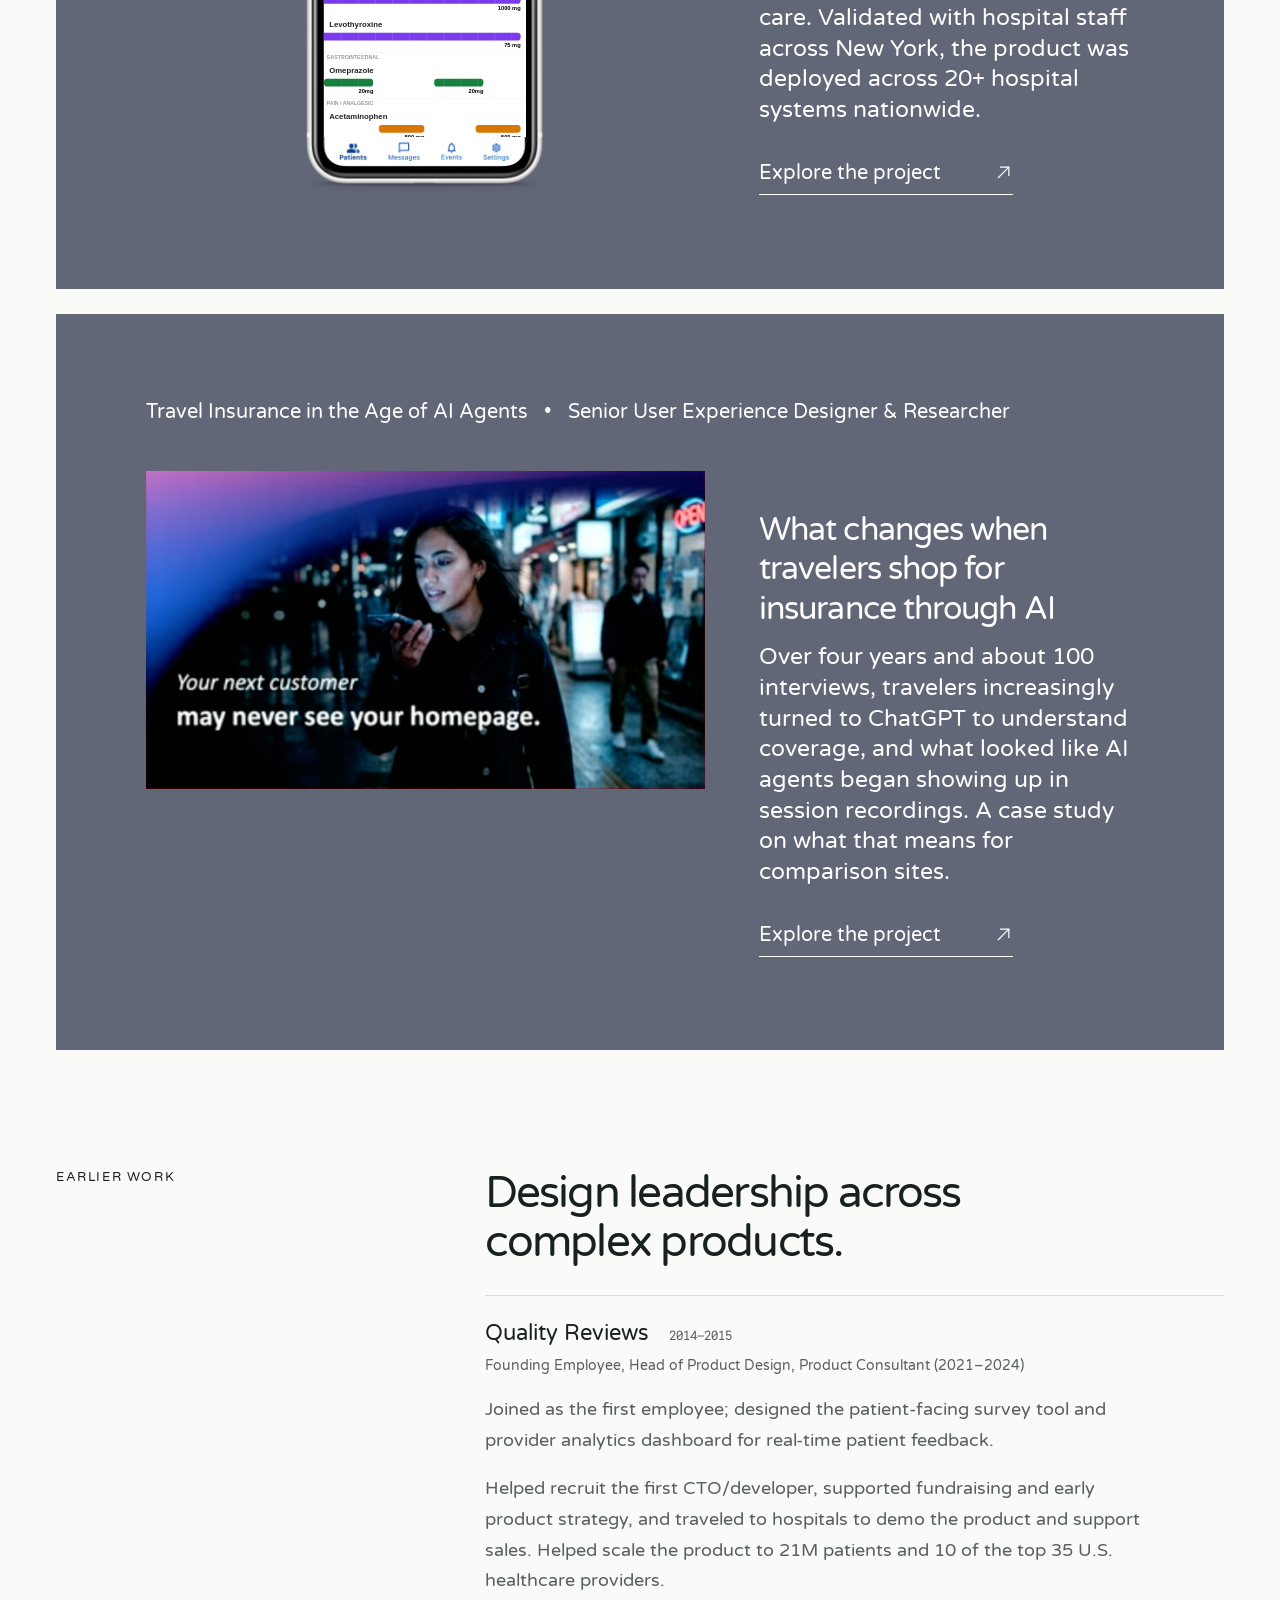
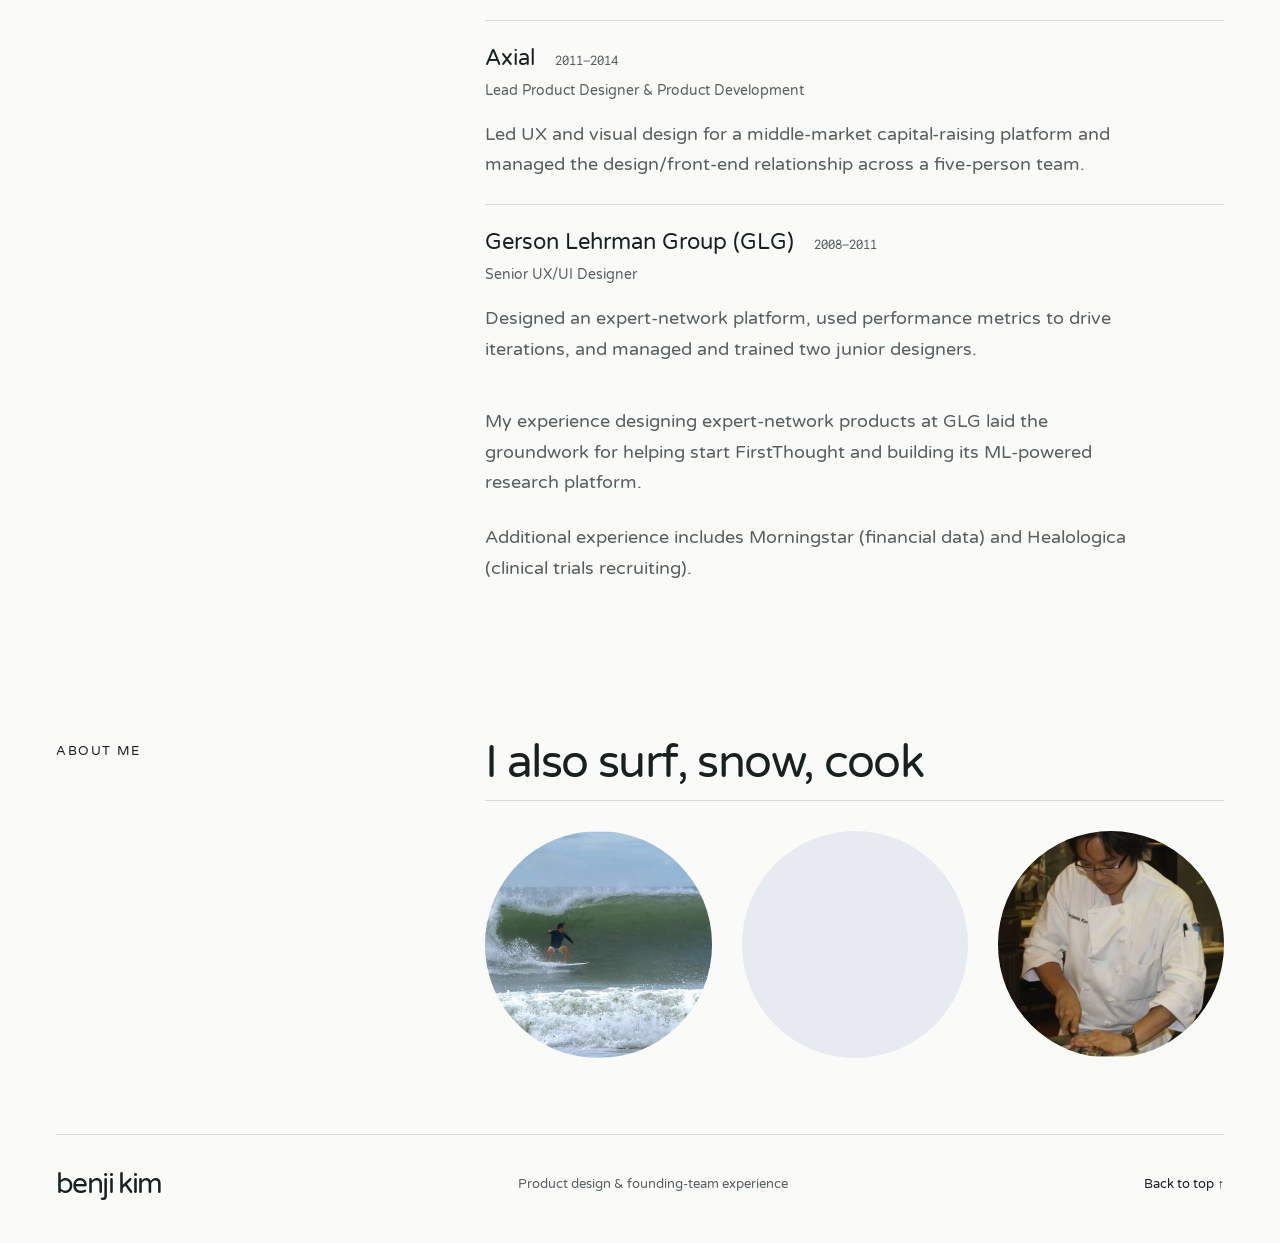
==== commit 6421efc3: "Use outcome-led titles across homepage and case studies" ====
--- a/index.html
+++ b/index.html
@@ -30,12 +30,12 @@
 <section class="work wrap" id="work"><div class="section-label"><h2>Selected work</h2><span>01 — 05</span></div>
 
   
-<article class="project reference-project reference-soventure" id="insurance"><div class="reference-card-content"><div class="reference-card-meta"><span><a href="insurance.html">Soventure</a></span><span class="project-meta-separator" aria-hidden="true">•</span><p>Senior User Experience Designer (Product Design)</p></div><div class="reference-card-grid"><div class="reference-card-visual"><a class="reference-screen-link" href="insurance.html" aria-label="Explore Soventure"><img src="assets/home/soventure-home-preview.png" width="1214" height="944" alt="Soventure product interface" loading="lazy"></a></div><div class="reference-card-description"><p class="project-deck">Making travel insurance<br> easier to understand.</p><p>Launched and led product design for Soventure’s travel-insurance marketplace, simplifying complex coverage decisions; user research showed greater confidence when selecting a policy.</p><a class="text-link" href="insurance.html">Explore the project <img class="project-arrow-icon" src="assets/icons/arrow-up-right.svg" alt="" aria-hidden="true"></a></div></div></div></article>
+<article class="project reference-project reference-soventure" id="insurance"><div class="reference-card-content"><div class="reference-card-meta"><span><a href="insurance.html">Soventure</a></span><span class="project-meta-separator" aria-hidden="true">•</span><p>Senior User Experience Designer (Product Design)</p></div><div class="reference-card-grid"><div class="reference-card-visual"><a class="reference-screen-link" href="insurance.html" aria-label="Explore Soventure"><img src="assets/home/soventure-home-preview.png" width="1214" height="944" alt="Soventure product interface" loading="lazy"></a></div><div class="reference-card-description"><p class="project-deck">A clearer path to travel insurance—and 20% higher conversion</p><p>Launched and led product design for Soventure’s travel-insurance marketplace, simplifying complex coverage decisions; user research showed greater confidence when selecting a policy.</p><a class="text-link" href="insurance.html">Explore the project <img class="project-arrow-icon" src="assets/icons/arrow-up-right.svg" alt="" aria-hidden="true"></a></div></div></div></article>
 
 
 
   
-<article class="project reference-project reference-firstthought" id="firstthought"><div class="reference-card-content"><div class="reference-card-meta"><span><a href="firstthought.html">FirstThought</a></span><span class="project-meta-separator" aria-hidden="true">•</span><p>Founding Member &amp; Product Designer</p></div><div class="reference-card-grid"><div class="reference-card-visual"><a class="reference-screen-link" href="firstthought.html" aria-label="Explore FirstThought"><img src="assets/home/firstthought-home-preview.png" width="1194" height="824" alt="FirstThought product interface" loading="lazy"></a></div><div class="reference-card-description"><p class="project-deck">Building an ML-powered<br> expert network from 0→1.</p><p>As FirstThought’s co-founder and sole designer, I led the 0→1 design of an expert-research platform that transformed fragmented scientific data into actionable workflows, reducing research time from days to hours for a 25-person analyst team.</p><a class="text-link" href="firstthought.html">Explore the project <img class="project-arrow-icon" src="assets/icons/arrow-up-right.svg" alt="" aria-hidden="true"></a></div></div></div></article>
+<article class="project reference-project reference-firstthought" id="firstthought"><div class="reference-card-content"><div class="reference-card-meta"><span><a href="firstthought.html">FirstThought</a></span><span class="project-meta-separator" aria-hidden="true">•</span><p>Founding Member &amp; Product Designer</p></div><div class="reference-card-grid"><div class="reference-card-visual"><a class="reference-screen-link" href="firstthought.html" aria-label="Explore FirstThought"><img src="assets/home/firstthought-home-preview.png" width="1194" height="824" alt="FirstThought product interface" loading="lazy"></a></div><div class="reference-card-description"><p class="project-deck">From days to hours: streamlining expert research</p><p>As FirstThought’s co-founder and sole designer, I led the 0→1 design of an expert-research platform that transformed fragmented scientific data into actionable workflows, reducing research time from days to hours for a 25-person analyst team.</p><a class="text-link" href="firstthought.html">Explore the project <img class="project-arrow-icon" src="assets/icons/arrow-up-right.svg" alt="" aria-hidden="true"></a></div></div></div></article>
 <article class="project reference-project reference-traverse" id="traverse">
     <div class="reference-card-content">
         <div class="reference-card-meta">
@@ -48,11 +48,7 @@
 <img src="assets/home/ski_thumb.png?v=transparent" width="244" height="494" alt="On the Traverse ski guide interface" loading="lazy">                </a>
             </div>
             <div class="reference-card-description">
-                <p class="project-deck">
-                    Helping skiers choose
-                    <br>
-                     their next mountain.
-                </p>
+                <p class="project-deck">Helping skiers find the right mountain for their trip</p>
                 <p>Designed and built a mobile-first Northeast ski guide, connecting structured resort data, editorial context and AI-assisted discovery. </p>
                 <a class="text-link" href="traverse.html">Explore the project <img class="project-arrow-icon" src="assets/icons/arrow-up-right.svg" alt="" aria-hidden="true"></a>
             </div>
@@ -61,11 +57,11 @@
 </article>
 <article class="project reference-project reference-cureatr" id="cureatr"><div class="reference-card-content"><div class="reference-card-meta"><span><a href="cureatr.html">Cureatr</a></span><span class="project-meta-separator" aria-hidden="true">•</span><p>Lead UX Designer</p></div><div class="reference-card-grid"><div class="reference-card-visual"><a class="reference-screen-link" href="cureatr.html" aria-label="Explore Cureatr"><span class="cureatr-home-phone" role="img" aria-label="Cureatr medication timeline inside an iPhone, showing prescriptions across January to December">
 <img class="cureatr-phone-shell" src="assets/home/cureatr-card-screen.png?v=transparent" width="2008" height="3972" alt="" loading="lazy">
-<span class="cureatr-timeline-window" aria-hidden="true"><span class="cureatr-timeline-canvas"><span class="ct-months"><span>JAN</span><span>FEB</span><span>MAR</span><span>APR</span><span>MAY</span><span>JUN</span><span>JUL</span><span>AUG</span><span>SEP</span><span>OCT</span><span>NOV</span><span>DEC</span></span><span class="ct-rows"><div class="ct-category">Opioid / Controlled</div><div class="ct-medication opioid"><strong>Oxycodone</strong><div class="ct-dose split"><span class="ct-bar"><small>5 mg</small></span><span class="ct-bar"><small>5 mg</small></span></div></div><div class="ct-category">Cardiovascular</div><div class="ct-medication cardio"><strong>Lisinopril</strong><div class="ct-dose full"><span class="ct-bar"><small>20mg</small></span></div></div><div class="ct-medication cardio"><strong>Amlodipine</strong><div class="ct-dose short"><span class="ct-bar"><small>5 mg</small></span></div></div><div class="ct-medication cardio"><strong>Atorvastatin</strong><div class="ct-dose full"><span class="ct-bar"><small>40 mg</small></span></div></div><div class="ct-medication cardio"><strong>Aspirin</strong><div class="ct-dose full"><span class="ct-bar"><small>81 mg</small></span></div></div><div class="ct-category">Metabolic / Endocrine</div><div class="ct-medication metabolic"><strong>Metformin</strong><div class="ct-dose full"><span class="ct-bar"><small>1000 mg</small></span></div></div><div class="ct-medication metabolic"><strong>Levothyroxine</strong><div class="ct-dose full"><span class="ct-bar"><small>75 mg</small></span></div></div><div class="ct-category">Gastrointestinal</div><div class="ct-medication gastro"><strong>Omeprazole</strong><div class="ct-dose gaps"><span class="ct-bar"><small>20mg</small></span><span class="ct-bar"><small>20mg</small></span></div></div><div class="ct-category">Pain / Analgesic</div><div class="ct-medication pain"><strong>Acetaminophen</strong><div class="ct-dose split"><span class="ct-bar"><small>500 mg</small></span><span class="ct-bar"><small>500 mg</small></span></div></div><img class="ct-grid" src="assets/home/cureatr-timeline-grid.svg" width="331" height="689" alt="" loading="lazy"></span></span></span></span></a></div><div class="reference-card-description"><p class="project-deck">From paper medication lists<br> to a mobile experience.</p><p>As lead UX designer, I simplified fragmented medication data into a mobile history clinicians could quickly interpret at the point of care. Validated with hospital staff across New York, the product was deployed across 20+ hospital systems nationwide.</p><a class="text-link" href="cureatr.html">Explore the project <img class="project-arrow-icon" src="assets/icons/arrow-up-right.svg" alt="" aria-hidden="true"></a></div></div></div></article>
+<span class="cureatr-timeline-window" aria-hidden="true"><span class="cureatr-timeline-canvas"><span class="ct-months"><span>JAN</span><span>FEB</span><span>MAR</span><span>APR</span><span>MAY</span><span>JUN</span><span>JUL</span><span>AUG</span><span>SEP</span><span>OCT</span><span>NOV</span><span>DEC</span></span><span class="ct-rows"><div class="ct-category">Opioid / Controlled</div><div class="ct-medication opioid"><strong>Oxycodone</strong><div class="ct-dose split"><span class="ct-bar"><small>5 mg</small></span><span class="ct-bar"><small>5 mg</small></span></div></div><div class="ct-category">Cardiovascular</div><div class="ct-medication cardio"><strong>Lisinopril</strong><div class="ct-dose full"><span class="ct-bar"><small>20mg</small></span></div></div><div class="ct-medication cardio"><strong>Amlodipine</strong><div class="ct-dose short"><span class="ct-bar"><small>5 mg</small></span></div></div><div class="ct-medication cardio"><strong>Atorvastatin</strong><div class="ct-dose full"><span class="ct-bar"><small>40 mg</small></span></div></div><div class="ct-medication cardio"><strong>Aspirin</strong><div class="ct-dose full"><span class="ct-bar"><small>81 mg</small></span></div></div><div class="ct-category">Metabolic / Endocrine</div><div class="ct-medication metabolic"><strong>Metformin</strong><div class="ct-dose full"><span class="ct-bar"><small>1000 mg</small></span></div></div><div class="ct-medication metabolic"><strong>Levothyroxine</strong><div class="ct-dose full"><span class="ct-bar"><small>75 mg</small></span></div></div><div class="ct-category">Gastrointestinal</div><div class="ct-medication gastro"><strong>Omeprazole</strong><div class="ct-dose gaps"><span class="ct-bar"><small>20mg</small></span><span class="ct-bar"><small>20mg</small></span></div></div><div class="ct-category">Pain / Analgesic</div><div class="ct-medication pain"><strong>Acetaminophen</strong><div class="ct-dose split"><span class="ct-bar"><small>500 mg</small></span><span class="ct-bar"><small>500 mg</small></span></div></div><img class="ct-grid" src="assets/home/cureatr-timeline-grid.svg" width="331" height="689" alt="" loading="lazy"></span></span></span></span></a></div><div class="reference-card-description"><p class="project-deck">From scattered medication records to a tool used across 20+ hospital systems</p><p>As lead UX designer, I simplified fragmented medication data into a mobile history clinicians could quickly interpret at the point of care. Validated with hospital staff across New York, the product was deployed across 20+ hospital systems nationwide.</p><a class="text-link" href="cureatr.html">Explore the project <img class="project-arrow-icon" src="assets/icons/arrow-up-right.svg" alt="" aria-hidden="true"></a></div></div></div></article>
 
 
 
-<article class="project reference-project reference-ai-research" id="travel-insurance-ai"><div class="reference-card-content"><div class="reference-card-meta"><span><a href="comparison-tables-to-conversations.html">Travel Insurance in the Age of AI Agents</a></span><span class="project-meta-separator" aria-hidden="true">•</span><p>Senior User Experience Designer &amp; Researcher</p></div><div class="reference-card-grid"><div class="reference-card-visual"><a class="reference-screen-link" href="comparison-tables-to-conversations.html" aria-label="Explore Travel Insurance in the Age of AI Agents"><img src="assets/home/travel-insurance-ai-customer.png" width="1286" height="732" alt="A traveler using a phone, with the message: Your next customer may never see your homepage." loading="lazy" decoding="async"></a></div><div class="reference-card-description"><p class="project-deck">Watching travel insurance shopping<br> move into the chatbot.</p><p>Over four years and about 100 interviews, travelers increasingly turned to ChatGPT to understand coverage, and what looked like AI agents began showing up in session recordings. A case study on what that means for comparison sites.</p><a class="text-link" href="comparison-tables-to-conversations.html">Explore the project <img class="project-arrow-icon" src="assets/icons/arrow-up-right.svg" alt="" aria-hidden="true"></a></div></div></div></article>
+<article class="project reference-project reference-ai-research" id="travel-insurance-ai"><div class="reference-card-content"><div class="reference-card-meta"><span><a href="comparison-tables-to-conversations.html">Travel Insurance in the Age of AI Agents</a></span><span class="project-meta-separator" aria-hidden="true">•</span><p>Senior User Experience Designer &amp; Researcher</p></div><div class="reference-card-grid"><div class="reference-card-visual"><a class="reference-screen-link" href="comparison-tables-to-conversations.html" aria-label="Explore Travel Insurance in the Age of AI Agents"><img src="assets/home/travel-insurance-ai-customer.png" width="1286" height="732" alt="A traveler using a phone, with the message: Your next customer may never see your homepage." loading="lazy" decoding="async"></a></div><div class="reference-card-description"><p class="project-deck">What changes when travelers shop for insurance through AI</p><p>Over four years and about 100 interviews, travelers increasingly turned to ChatGPT to understand coverage, and what looked like AI agents began showing up in session recordings. A case study on what that means for comparison sites.</p><a class="text-link" href="comparison-tables-to-conversations.html">Explore the project <img class="project-arrow-icon" src="assets/icons/arrow-up-right.svg" alt="" aria-hidden="true"></a></div></div></div></article>
 </section>
 <section class="about wrap" id="about" aria-labelledby="experience-title"><p class="eyebrow">Earlier work</p><div><h2 id="experience-title">Design leadership across<br>complex products.</h2><article class="experience-entry"><h3>Quality Reviews <small class="experience-years">2014–2015</small> <span>Founding Employee, Head of Product Design, Product Consultant (2021–2024)</span></h3><p>Joined as the first employee; designed the patient-facing survey tool and provider analytics dashboard for real-time patient feedback.</p><p>Helped recruit the first CTO/developer, supported fundraising and early product strategy, and traveled to hospitals to demo the product and support sales. Helped scale the product to 21M patients and 10 of the top 35 U.S. healthcare providers.</p></article><article class="experience-entry"><h3>Axial <small class="experience-years">2011–2014</small> <span>Lead Product Designer &amp; Product Development</span></h3><p>Led UX and visual design for a middle-market capital-raising platform and managed the design/front-end relationship across a five-person team.</p></article><article class="experience-entry"><h3>Gerson Lehrman Group (GLG) <small class="experience-years">2008–2011</small> <span>Senior UX/UI Designer</span></h3><p>Designed an expert-network platform, used performance metrics to drive iterations, and managed and trained two junior designers.</p></article><p>My experience designing expert-network products at GLG laid the groundwork for helping start FirstThought and building its ML-powered research platform.</p><p class="experience-byline">Additional experience includes Morningstar (financial data) and Healologica (clinical trials recruiting).</p></div></section>
 <section class="personal-about wrap" id="about-me" aria-labelledby="personal-about-heading"><p class="eyebrow">About me</p><div class="personal-about-content"><h2 id="personal-about-heading">I also surf, snow, cook</h2><div class="personal-about-media"><img class="personal-about-circle surf-circle" src="assets/about/surf.png" alt="Benji surfing a wave" loading="lazy"><video class="personal-about-circle snow-circle" autoplay muted loop playsinline preload="metadata" aria-label="Benji on the snow"><source src="assets/about/snow.mp4" type="video/mp4"></video><img class="personal-about-circle cook-circle" src="assets/about/cook.png" alt="Benji preparing food in a chef’s jacket" loading="lazy"></div></div></section>
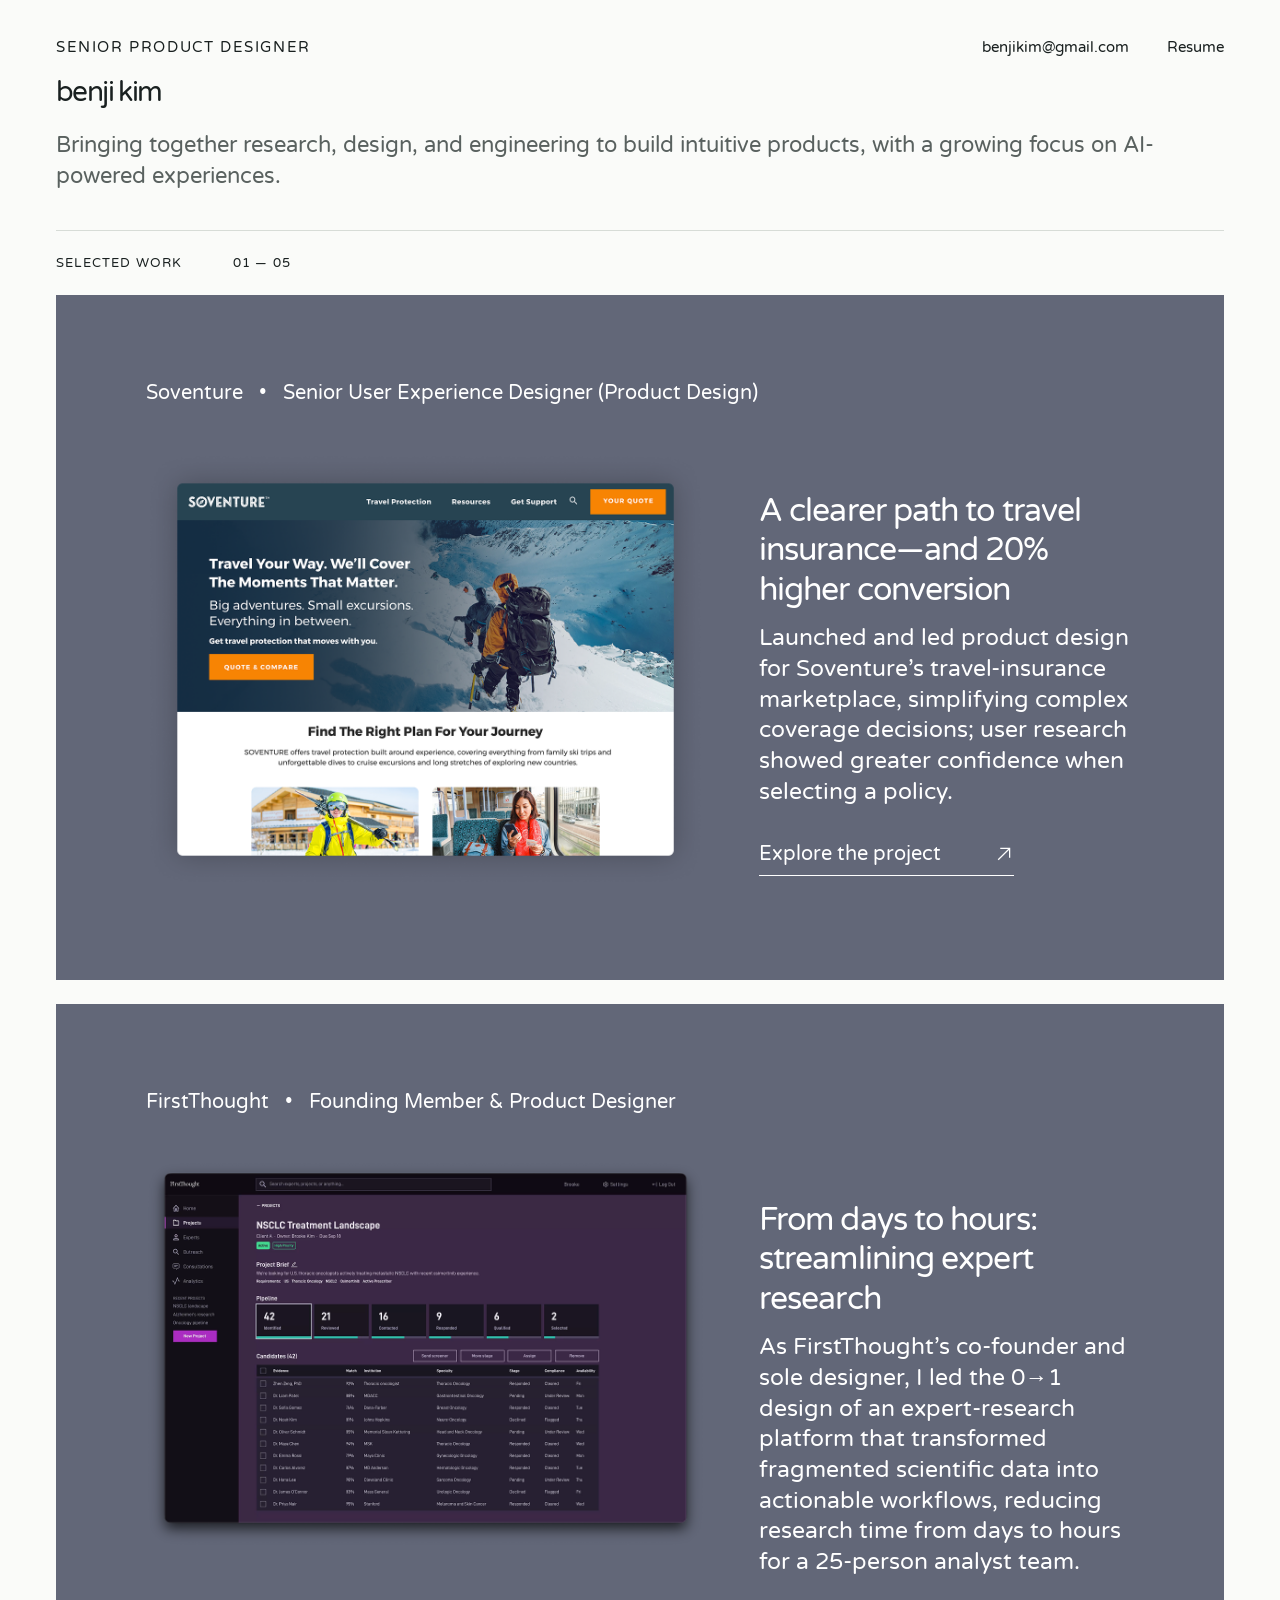
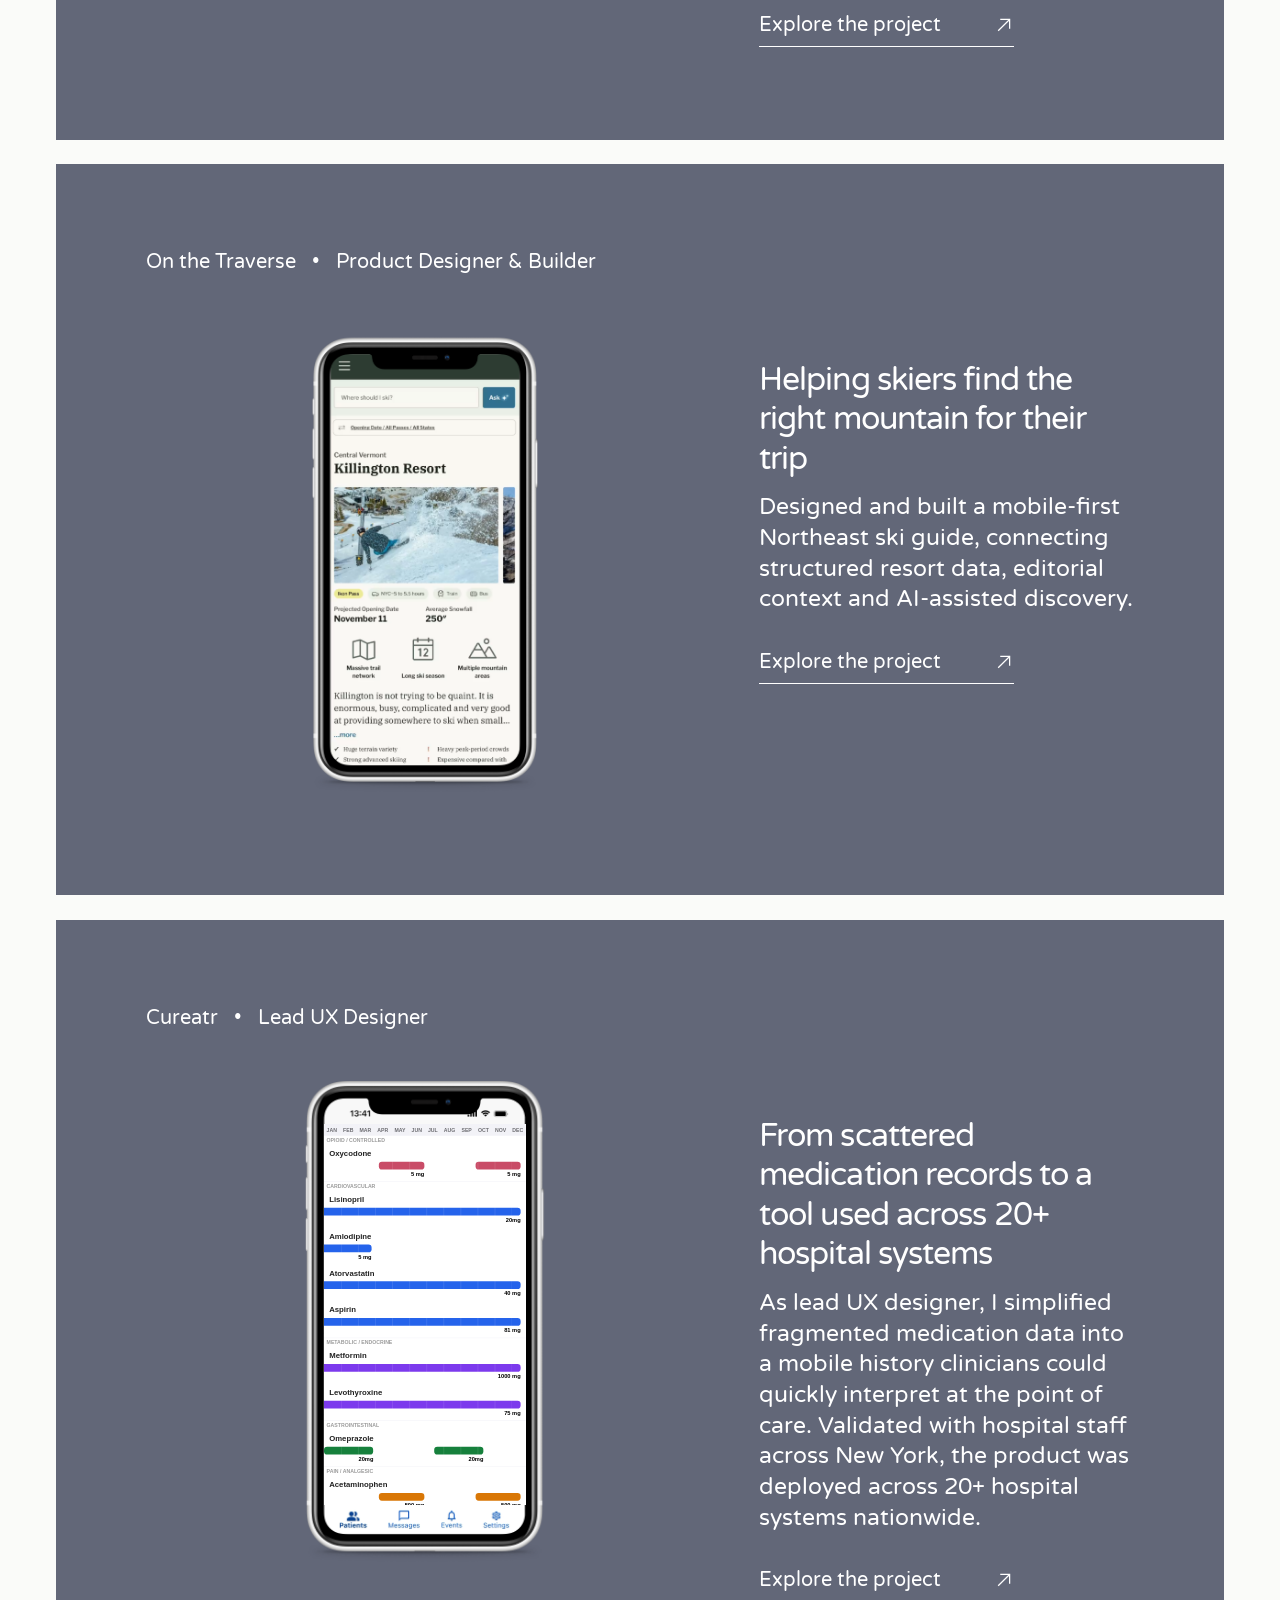
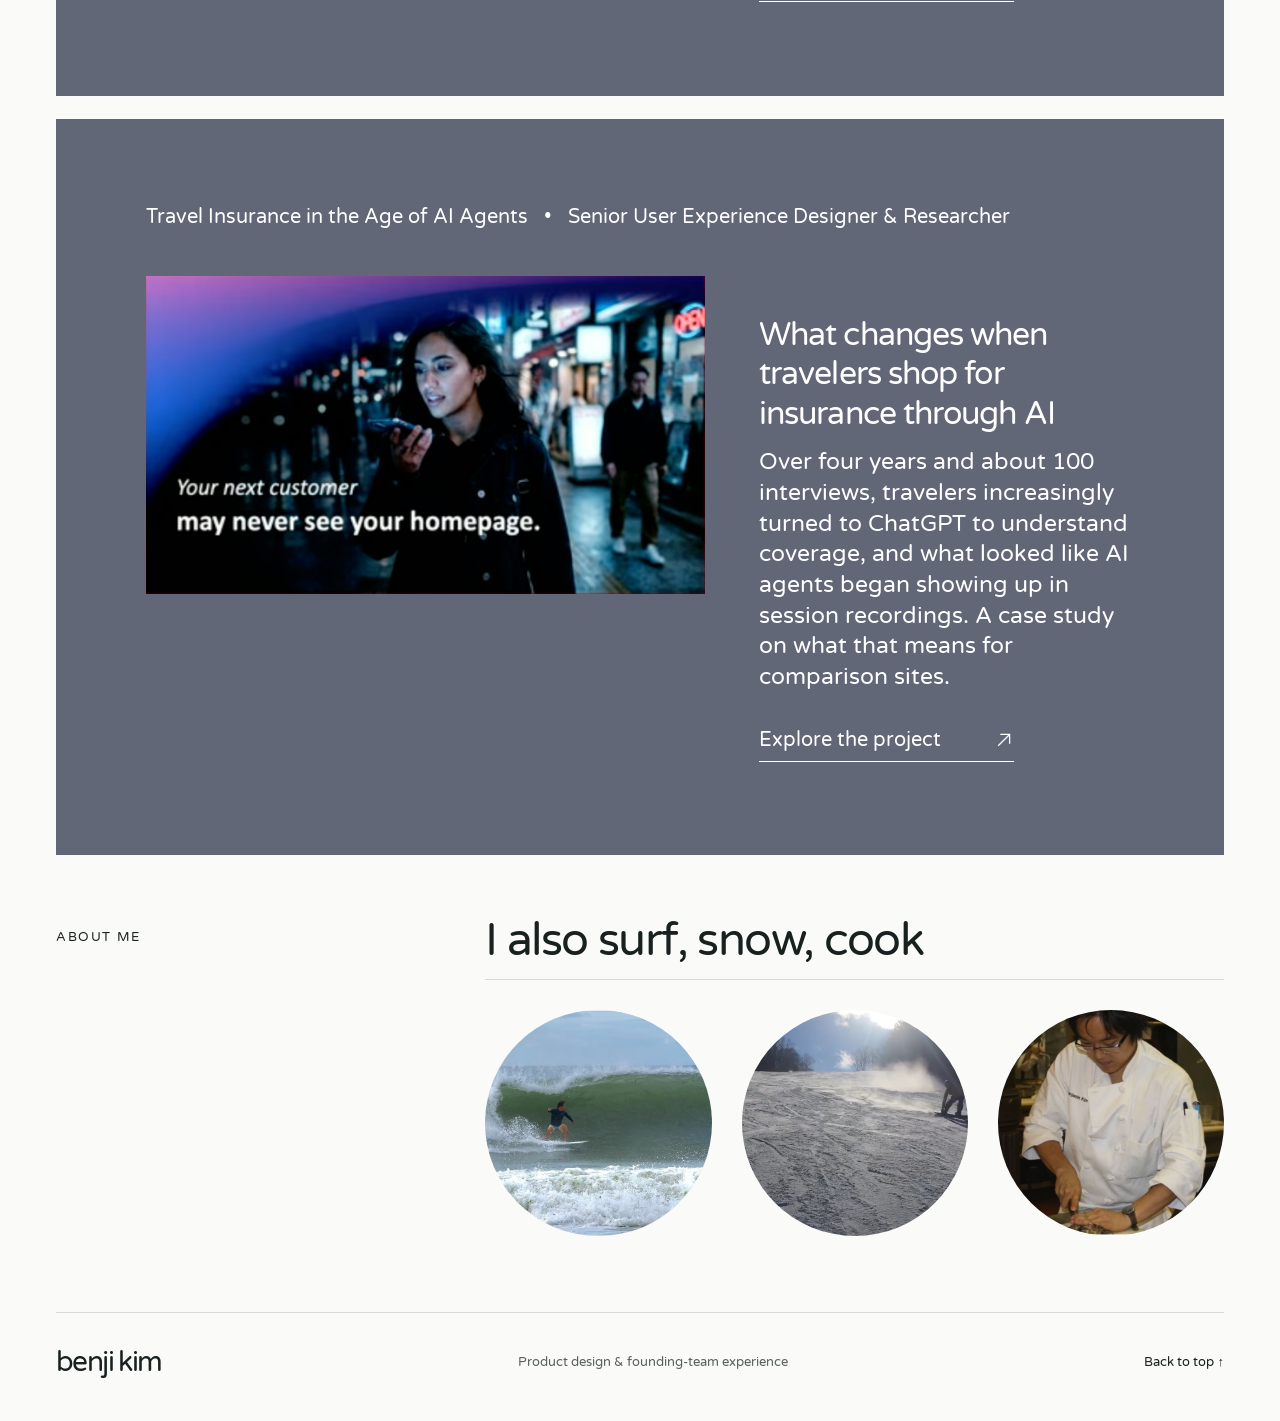
==== commit 375f1a21: "Apply compact Figma homepage layout" ====
--- a/index.html
+++ b/index.html
@@ -19,23 +19,23 @@
 <link rel="preconnect" href="https://fonts.googleapis.com">
 <link rel="preconnect" href="https://fonts.gstatic.com" crossorigin>
 <link href="https://fonts.googleapis.com/css2?family=PT+Sans:wght@400;700&amp;family=Reddit+Mono:wght@400;500;600;700;800&amp;family=Varela+Round&amp;display=swap" rel="stylesheet">
-<link rel="stylesheet" href="style.css">
+<link rel="stylesheet" href="assets/traverse/fonts.css"><link rel="stylesheet" href="style.css">
 <link rel="stylesheet" href="homepage-preview.css">
 </head>
-<body>
+<body class="homepage-layout">
 <a class="skip" href="#work">Skip to work</a>
-<header class="wrap"><a class="brand" href="#top" aria-label="Benji Kim home">benji kim</a><nav aria-label="Main navigation"><a href="#work">Selected work <span>05</span></a><a href="#about">Experience</a><a href="resume.html">Resume</a></nav></header>
+<header class="wrap homepage-header"><div class="homepage-topline"><p class="eyebrow">Senior Product Designer</p><nav aria-label="Main navigation"><a href="mailto:benjikim@gmail.com">benjikim@gmail.com</a><a href="resume.html">Resume</a></nav></div><h1 class="homepage-name"><a href="#top" aria-label="Benji Kim home">benji kim</a></h1><p class="homepage-intro">Bringing together research, design, and engineering to build intuitive products, with a growing focus on AI-powered experiences.</p></header>
 <main id="top">
-<section class="hero wrap" aria-label="Introduction"><p class="eyebrow">Senior Product Designer</p><div class="hero-bottom"><p>Bringing together research, design, and engineering to build intuitive products, with a growing focus on AI-powered experiences.</p><a class="round-link" href="#work" aria-label="Explore selected work">↓</a></div><div class="expertise" aria-label="Industries, work, and roles"><span>Healthcare &amp; Life Sciences</span><span>Finance &amp; Insurance</span><span>B2B &amp; Consumer Products</span><span>Travel Industry</span><span>0→1</span></div></section>
+
 <section class="work wrap" id="work"><div class="section-label"><h2>Selected work</h2><span>01 — 05</span></div>
 
   
-<article class="project reference-project reference-soventure" id="insurance"><div class="reference-card-content"><div class="reference-card-meta"><span><a href="insurance.html">Soventure</a></span><span class="project-meta-separator" aria-hidden="true">•</span><p>Senior User Experience Designer (Product Design)</p></div><div class="reference-card-grid"><div class="reference-card-visual"><a class="reference-screen-link" href="insurance.html" aria-label="Explore Soventure"><img src="assets/home/soventure-home-preview.png" width="1214" height="944" alt="Soventure product interface" loading="lazy"></a></div><div class="reference-card-description"><p class="project-deck">A clearer path to travel insurance—and 20% higher conversion</p><p>Launched and led product design for Soventure’s travel-insurance marketplace, simplifying complex coverage decisions; user research showed greater confidence when selecting a policy.</p><a class="text-link" href="insurance.html">Explore the project <img class="project-arrow-icon" src="assets/icons/arrow-up-right.svg" alt="" aria-hidden="true"></a></div></div></div></article>
+<article class="project reference-project reference-soventure" id="insurance"><div class="reference-card-content"><div class="reference-card-meta"><span><a href="insurance.html">Soventure</a></span><span class="project-meta-separator" aria-hidden="true">•</span><p>Senior User Experience Designer (Product Design)</p></div><div class="reference-card-grid"><div class="reference-card-visual"><a class="reference-screen-link" href="insurance.html" aria-label="Explore Soventure"><img src="assets/home/layout-133/imgImageSoventureProductInterface.png" width="1214" height="944" alt="Soventure product interface" loading="lazy"></a></div><div class="reference-card-description"><p class="project-deck">A clearer path to travel insurance—and 20% higher conversion</p><p>Launched and led product design for Soventure’s travel-insurance marketplace, simplifying complex coverage decisions; user research showed greater confidence when selecting a policy.</p><a class="text-link" href="insurance.html">Explore the project <img class="project-arrow-icon" src="assets/home/layout-133/imgImage.svg" alt="" aria-hidden="true"></a></div></div></div></article>
 
 
 
   
-<article class="project reference-project reference-firstthought" id="firstthought"><div class="reference-card-content"><div class="reference-card-meta"><span><a href="firstthought.html">FirstThought</a></span><span class="project-meta-separator" aria-hidden="true">•</span><p>Founding Member &amp; Product Designer</p></div><div class="reference-card-grid"><div class="reference-card-visual"><a class="reference-screen-link" href="firstthought.html" aria-label="Explore FirstThought"><img src="assets/home/firstthought-home-preview.png" width="1194" height="824" alt="FirstThought product interface" loading="lazy"></a></div><div class="reference-card-description"><p class="project-deck">From days to hours: streamlining expert research</p><p>As FirstThought’s co-founder and sole designer, I led the 0→1 design of an expert-research platform that transformed fragmented scientific data into actionable workflows, reducing research time from days to hours for a 25-person analyst team.</p><a class="text-link" href="firstthought.html">Explore the project <img class="project-arrow-icon" src="assets/icons/arrow-up-right.svg" alt="" aria-hidden="true"></a></div></div></div></article>
+<article class="project reference-project reference-firstthought" id="firstthought"><div class="reference-card-content"><div class="reference-card-meta"><span><a href="firstthought.html">FirstThought</a></span><span class="project-meta-separator" aria-hidden="true">•</span><p>Founding Member &amp; Product Designer</p></div><div class="reference-card-grid"><div class="reference-card-visual"><a class="reference-screen-link" href="firstthought.html" aria-label="Explore FirstThought"><img src="assets/home/layout-133/imgImageFirstThoughtProductInterface.png" width="1194" height="824" alt="FirstThought product interface" loading="lazy"></a></div><div class="reference-card-description"><p class="project-deck">From days to hours: streamlining expert research</p><p>As FirstThought’s co-founder and sole designer, I led the 0→1 design of an expert-research platform that transformed fragmented scientific data into actionable workflows, reducing research time from days to hours for a 25-person analyst team.</p><a class="text-link" href="firstthought.html">Explore the project <img class="project-arrow-icon" src="assets/home/layout-133/imgImage.svg" alt="" aria-hidden="true"></a></div></div></div></article>
 <article class="project reference-project reference-traverse" id="traverse">
     <div class="reference-card-content">
         <div class="reference-card-meta">
@@ -45,26 +45,26 @@
         <div class="reference-card-grid">
             <div class="reference-card-visual">
                 <a class="reference-screen-link-ski" href="traverse.html" aria-label="Explore On the Traverse">
-<img src="assets/home/ski_thumb.png?v=transparent" width="244" height="494" alt="On the Traverse ski guide interface" loading="lazy">                </a>
+<img src="assets/home/layout-133/imgContainer.png" width="244" height="494" alt="On the Traverse ski guide interface" loading="lazy">                </a>
             </div>
             <div class="reference-card-description">
                 <p class="project-deck">Helping skiers find the right mountain for their trip</p>
                 <p>Designed and built a mobile-first Northeast ski guide, connecting structured resort data, editorial context and AI-assisted discovery. </p>
-                <a class="text-link" href="traverse.html">Explore the project <img class="project-arrow-icon" src="assets/icons/arrow-up-right.svg" alt="" aria-hidden="true"></a>
+                <a class="text-link" href="traverse.html">Explore the project <img class="project-arrow-icon" src="assets/home/layout-133/imgImage.svg" alt="" aria-hidden="true"></a>
             </div>
         </div>
     </div>
 </article>
 <article class="project reference-project reference-cureatr" id="cureatr"><div class="reference-card-content"><div class="reference-card-meta"><span><a href="cureatr.html">Cureatr</a></span><span class="project-meta-separator" aria-hidden="true">•</span><p>Lead UX Designer</p></div><div class="reference-card-grid"><div class="reference-card-visual"><a class="reference-screen-link" href="cureatr.html" aria-label="Explore Cureatr"><span class="cureatr-home-phone" role="img" aria-label="Cureatr medication timeline inside an iPhone, showing prescriptions across January to December">
-<img class="cureatr-phone-shell" src="assets/home/cureatr-card-screen.png?v=transparent" width="2008" height="3972" alt="" loading="lazy">
-<span class="cureatr-timeline-window" aria-hidden="true"><span class="cureatr-timeline-canvas"><span class="ct-months"><span>JAN</span><span>FEB</span><span>MAR</span><span>APR</span><span>MAY</span><span>JUN</span><span>JUL</span><span>AUG</span><span>SEP</span><span>OCT</span><span>NOV</span><span>DEC</span></span><span class="ct-rows"><div class="ct-category">Opioid / Controlled</div><div class="ct-medication opioid"><strong>Oxycodone</strong><div class="ct-dose split"><span class="ct-bar"><small>5 mg</small></span><span class="ct-bar"><small>5 mg</small></span></div></div><div class="ct-category">Cardiovascular</div><div class="ct-medication cardio"><strong>Lisinopril</strong><div class="ct-dose full"><span class="ct-bar"><small>20mg</small></span></div></div><div class="ct-medication cardio"><strong>Amlodipine</strong><div class="ct-dose short"><span class="ct-bar"><small>5 mg</small></span></div></div><div class="ct-medication cardio"><strong>Atorvastatin</strong><div class="ct-dose full"><span class="ct-bar"><small>40 mg</small></span></div></div><div class="ct-medication cardio"><strong>Aspirin</strong><div class="ct-dose full"><span class="ct-bar"><small>81 mg</small></span></div></div><div class="ct-category">Metabolic / Endocrine</div><div class="ct-medication metabolic"><strong>Metformin</strong><div class="ct-dose full"><span class="ct-bar"><small>1000 mg</small></span></div></div><div class="ct-medication metabolic"><strong>Levothyroxine</strong><div class="ct-dose full"><span class="ct-bar"><small>75 mg</small></span></div></div><div class="ct-category">Gastrointestinal</div><div class="ct-medication gastro"><strong>Omeprazole</strong><div class="ct-dose gaps"><span class="ct-bar"><small>20mg</small></span><span class="ct-bar"><small>20mg</small></span></div></div><div class="ct-category">Pain / Analgesic</div><div class="ct-medication pain"><strong>Acetaminophen</strong><div class="ct-dose split"><span class="ct-bar"><small>500 mg</small></span><span class="ct-bar"><small>500 mg</small></span></div></div><img class="ct-grid" src="assets/home/cureatr-timeline-grid.svg" width="331" height="689" alt="" loading="lazy"></span></span></span></span></a></div><div class="reference-card-description"><p class="project-deck">From scattered medication records to a tool used across 20+ hospital systems</p><p>As lead UX designer, I simplified fragmented medication data into a mobile history clinicians could quickly interpret at the point of care. Validated with hospital staff across New York, the product was deployed across 20+ hospital systems nationwide.</p><a class="text-link" href="cureatr.html">Explore the project <img class="project-arrow-icon" src="assets/icons/arrow-up-right.svg" alt="" aria-hidden="true"></a></div></div></div></article>
+<img class="cureatr-phone-shell" src="assets/home/layout-133/imgImage1.png" width="2008" height="3972" alt="" loading="lazy">
+<span class="cureatr-timeline-window" aria-hidden="true"><span class="cureatr-timeline-canvas"><span class="ct-months"><span>JAN</span><span>FEB</span><span>MAR</span><span>APR</span><span>MAY</span><span>JUN</span><span>JUL</span><span>AUG</span><span>SEP</span><span>OCT</span><span>NOV</span><span>DEC</span></span><span class="ct-rows"><div class="ct-category">Opioid / Controlled</div><div class="ct-medication opioid"><strong>Oxycodone</strong><div class="ct-dose split"><span class="ct-bar"><small>5 mg</small></span><span class="ct-bar"><small>5 mg</small></span></div></div><div class="ct-category">Cardiovascular</div><div class="ct-medication cardio"><strong>Lisinopril</strong><div class="ct-dose full"><span class="ct-bar"><small>20mg</small></span></div></div><div class="ct-medication cardio"><strong>Amlodipine</strong><div class="ct-dose short"><span class="ct-bar"><small>5 mg</small></span></div></div><div class="ct-medication cardio"><strong>Atorvastatin</strong><div class="ct-dose full"><span class="ct-bar"><small>40 mg</small></span></div></div><div class="ct-medication cardio"><strong>Aspirin</strong><div class="ct-dose full"><span class="ct-bar"><small>81 mg</small></span></div></div><div class="ct-category">Metabolic / Endocrine</div><div class="ct-medication metabolic"><strong>Metformin</strong><div class="ct-dose full"><span class="ct-bar"><small>1000 mg</small></span></div></div><div class="ct-medication metabolic"><strong>Levothyroxine</strong><div class="ct-dose full"><span class="ct-bar"><small>75 mg</small></span></div></div><div class="ct-category">Gastrointestinal</div><div class="ct-medication gastro"><strong>Omeprazole</strong><div class="ct-dose gaps"><span class="ct-bar"><small>20mg</small></span><span class="ct-bar"><small>20mg</small></span></div></div><div class="ct-category">Pain / Analgesic</div><div class="ct-medication pain"><strong>Acetaminophen</strong><div class="ct-dose split"><span class="ct-bar"><small>500 mg</small></span><span class="ct-bar"><small>500 mg</small></span></div></div><img class="ct-grid" src="assets/home/layout-133/imgFrame17.svg" width="331" height="689" alt="" loading="lazy"></span></span></span></span></a></div><div class="reference-card-description"><p class="project-deck">From scattered medication records to a tool used across 20+ hospital systems</p><p>As lead UX designer, I simplified fragmented medication data into a mobile history clinicians could quickly interpret at the point of care. Validated with hospital staff across New York, the product was deployed across 20+ hospital systems nationwide.</p><a class="text-link" href="cureatr.html">Explore the project <img class="project-arrow-icon" src="assets/home/layout-133/imgImage.svg" alt="" aria-hidden="true"></a></div></div></div></article>
 
 
 
-<article class="project reference-project reference-ai-research" id="travel-insurance-ai"><div class="reference-card-content"><div class="reference-card-meta"><span><a href="comparison-tables-to-conversations.html">Travel Insurance in the Age of AI Agents</a></span><span class="project-meta-separator" aria-hidden="true">•</span><p>Senior User Experience Designer &amp; Researcher</p></div><div class="reference-card-grid"><div class="reference-card-visual"><a class="reference-screen-link" href="comparison-tables-to-conversations.html" aria-label="Explore Travel Insurance in the Age of AI Agents"><img src="assets/home/travel-insurance-ai-customer.png" width="1286" height="732" alt="A traveler using a phone, with the message: Your next customer may never see your homepage." loading="lazy" decoding="async"></a></div><div class="reference-card-description"><p class="project-deck">What changes when travelers shop for insurance through AI</p><p>Over four years and about 100 interviews, travelers increasingly turned to ChatGPT to understand coverage, and what looked like AI agents began showing up in session recordings. A case study on what that means for comparison sites.</p><a class="text-link" href="comparison-tables-to-conversations.html">Explore the project <img class="project-arrow-icon" src="assets/icons/arrow-up-right.svg" alt="" aria-hidden="true"></a></div></div></div></article>
+<article class="project reference-project reference-ai-research" id="travel-insurance-ai"><div class="reference-card-content"><div class="reference-card-meta"><span><a href="comparison-tables-to-conversations.html">Travel Insurance in the Age of AI Agents</a></span><span class="project-meta-separator" aria-hidden="true">•</span><p>Senior User Experience Designer &amp; Researcher</p></div><div class="reference-card-grid"><div class="reference-card-visual"><a class="reference-screen-link" href="comparison-tables-to-conversations.html" aria-label="Explore Travel Insurance in the Age of AI Agents"><img src="assets/home/layout-133/imgImageATravelerUsingAPhoneWithTheMessageYourNextCustomerMayNeverSeeYourHomepage.png" width="1286" height="732" alt="A traveler using a phone, with the message: Your next customer may never see your homepage." loading="lazy" decoding="async"></a></div><div class="reference-card-description"><p class="project-deck">What changes when travelers shop for insurance through AI</p><p>Over four years and about 100 interviews, travelers increasingly turned to ChatGPT to understand coverage, and what looked like AI agents began showing up in session recordings. A case study on what that means for comparison sites.</p><a class="text-link" href="comparison-tables-to-conversations.html">Explore the project <img class="project-arrow-icon" src="assets/home/layout-133/imgImage.svg" alt="" aria-hidden="true"></a></div></div></div></article>
 </section>
-<section class="about wrap" id="about" aria-labelledby="experience-title"><p class="eyebrow">Earlier work</p><div><h2 id="experience-title">Design leadership across<br>complex products.</h2><article class="experience-entry"><h3>Quality Reviews <small class="experience-years">2014–2015</small> <span>Founding Employee, Head of Product Design, Product Consultant (2021–2024)</span></h3><p>Joined as the first employee; designed the patient-facing survey tool and provider analytics dashboard for real-time patient feedback.</p><p>Helped recruit the first CTO/developer, supported fundraising and early product strategy, and traveled to hospitals to demo the product and support sales. Helped scale the product to 21M patients and 10 of the top 35 U.S. healthcare providers.</p></article><article class="experience-entry"><h3>Axial <small class="experience-years">2011–2014</small> <span>Lead Product Designer &amp; Product Development</span></h3><p>Led UX and visual design for a middle-market capital-raising platform and managed the design/front-end relationship across a five-person team.</p></article><article class="experience-entry"><h3>Gerson Lehrman Group (GLG) <small class="experience-years">2008–2011</small> <span>Senior UX/UI Designer</span></h3><p>Designed an expert-network platform, used performance metrics to drive iterations, and managed and trained two junior designers.</p></article><p>My experience designing expert-network products at GLG laid the groundwork for helping start FirstThought and building its ML-powered research platform.</p><p class="experience-byline">Additional experience includes Morningstar (financial data) and Healologica (clinical trials recruiting).</p></div></section>
-<section class="personal-about wrap" id="about-me" aria-labelledby="personal-about-heading"><p class="eyebrow">About me</p><div class="personal-about-content"><h2 id="personal-about-heading">I also surf, snow, cook</h2><div class="personal-about-media"><img class="personal-about-circle surf-circle" src="assets/about/surf.png" alt="Benji surfing a wave" loading="lazy"><video class="personal-about-circle snow-circle" autoplay muted loop playsinline preload="metadata" aria-label="Benji on the snow"><source src="assets/about/snow.mp4" type="video/mp4"></video><img class="personal-about-circle cook-circle" src="assets/about/cook.png" alt="Benji preparing food in a chef’s jacket" loading="lazy"></div></div></section>
+
+<section class="personal-about wrap" id="about" aria-labelledby="personal-about-heading"><p class="eyebrow">About me</p><div class="personal-about-content"><h2 id="personal-about-heading">I also surf, snow, cook</h2><div class="personal-about-media"><img class="personal-about-circle surf-circle" src="assets/home/layout-133/imgImageBenjiSurfingAWave.png" alt="Benji surfing a wave" loading="lazy"><video class="personal-about-circle snow-circle" poster="assets/home/layout-133/imgVideoBenjiOnTheSnow.png" autoplay muted loop playsinline preload="metadata" aria-label="Benji on the snow"><source src="assets/about/snow.mp4" type="video/mp4"></video><img class="personal-about-circle cook-circle" src="assets/home/layout-133/imgImageBenjiPreparingFoodInAChefsJacket.png" alt="Benji preparing food in a chef’s jacket" loading="lazy"></div></div></section>
 </main><footer class="wrap"><a class="brand" href="#top">benji kim</a><span>Product design & founding-team experience</span><a href="#top">Back to top ↑</a></footer>
 <script src="script.js"></script>
 </body></html>
--- a/assets/traverse/fonts.css
+++ b/assets/traverse/fonts.css
@@ -0,0 +1,56 @@
+@font-face {
+  font-family: 'PT Sans';
+  font-style: normal;
+  font-weight: 400;
+  font-display: swap;
+  src: url(font-0.woff2) format('truetype');
+}
+@font-face {
+  font-family: 'PT Sans';
+  font-style: normal;
+  font-weight: 700;
+  font-display: swap;
+  src: url(font-1.woff2) format('truetype');
+}
+@font-face {
+  font-family: 'Reddit Mono';
+  font-style: normal;
+  font-weight: 400;
+  font-display: swap;
+  src: url(font-2.woff2) format('truetype');
+}
+@font-face {
+  font-family: 'Reddit Mono';
+  font-style: normal;
+  font-weight: 500;
+  font-display: swap;
+  src: url(font-3.woff2) format('truetype');
+}
+@font-face {
+  font-family: 'Reddit Mono';
+  font-style: normal;
+  font-weight: 600;
+  font-display: swap;
+  src: url(font-4.woff2) format('truetype');
+}
+@font-face {
+  font-family: 'Reddit Mono';
+  font-style: normal;
+  font-weight: 700;
+  font-display: swap;
+  src: url(font-5.woff2) format('truetype');
+}
+@font-face {
+  font-family: 'Reddit Mono';
+  font-style: normal;
+  font-weight: 800;
+  font-display: swap;
+  src: url(font-6.woff2) format('truetype');
+}
+@font-face {
+  font-family: 'Varela Round';
+  font-style: normal;
+  font-weight: 400;
+  font-display: swap;
+  src: url(font-7.woff2) format('truetype');
+}
--- a/homepage-preview.css
+++ b/homepage-preview.css
@@ -46,3 +46,41 @@
 
 .work .reference-card-meta{column-gap:16px;row-gap:8px}
 .project-meta-separator{flex:none}
+
+/* Homepage layout: Figma 133:1444. */
+.homepage-layout .wrap{width:min(1296px,calc(100% - 112px))}
+.homepage-layout .homepage-header{display:block;padding:38px 0;border-bottom:1px solid var(--line)}
+.homepage-topline{display:flex;align-items:baseline;justify-content:space-between;gap:20px}
+.homepage-topline .eyebrow{font-size:15px;font-weight:400;line-height:normal;margin:0}
+.homepage-topline nav{font-size:15px;gap:38px}
+.homepage-name{font:400 28px/1.2 'Varela Round',sans-serif;letter-spacing:-1.6px;margin:20px 0}
+.homepage-intro{font-size:22px;line-height:31.35px;color:var(--muted);max-width:1198px;margin:0}
+.homepage-layout .section-label{justify-content:flex-start;gap:50px;border-top:0;padding:24px 0}
+.homepage-layout .work .reference-project{background:#626778;border-radius:0;margin-bottom:24px}
+.homepage-layout .reference-project::before{display:none}
+.homepage-layout .reference-card-description .project-deck{width:100%}
+.homepage-layout .reference-card-visual{width:100%;min-width:0}
+.homepage-layout .reference-traverse .reference-card-visual,.homepage-layout .reference-cureatr .reference-card-visual{width:244px;max-width:100%}
+.homepage-layout .reference-card-meta{column-gap:16px;flex-wrap:wrap;row-gap:8px}
+.homepage-layout .project-meta-separator{margin:0}
+.homepage-layout .reference-card-description .text-link .project-arrow-icon{width:20px;height:20px}
+.homepage-layout .personal-about{display:grid;grid-template-columns:1fr 2fr;gap:60px;padding:34px 0 76px;margin:0 auto}
+.homepage-layout .personal-about>.eyebrow{padding-top:8px;font-size:13px}
+.homepage-layout .personal-about-content{min-width:0}
+.homepage-layout .personal-about h2{font-size:clamp(30px,3.6vw,50.688px);line-height:1.2;letter-spacing:-.035em;font-weight:400;border-bottom:1px solid var(--line);padding-bottom:10px;margin:0 0 30px}
+.homepage-layout .personal-about-media{display:grid;grid-template-columns:repeat(3,minmax(0,1fr));gap:30px}
+.homepage-layout .personal-about-circle{display:block;width:100%;height:auto;aspect-ratio:1;border-radius:50%;object-fit:cover;margin:0;max-width:none}
+@media(max-width:760px){
+ .homepage-layout .wrap{width:calc(100% - 40px)}
+ .homepage-layout .homepage-header{padding:28px 0}
+ .homepage-topline{align-items:start;flex-wrap:wrap;gap:16px}
+ .homepage-topline .eyebrow{font-size:12px}
+ .homepage-topline nav{font-size:13px;gap:20px;flex-wrap:wrap}
+ .homepage-name{margin:22px 0 18px}
+ .homepage-intro{font-size:18px;line-height:1.55}
+ .homepage-layout .reference-card-visual{width:100%}
+ .homepage-layout .reference-card-meta{font-size:12px;column-gap:12px}
+ .homepage-layout .personal-about{grid-template-columns:1fr;gap:16px;padding:34px 0 48px}
+ .homepage-layout .personal-about>.eyebrow{margin:0}
+ .homepage-layout .personal-about-media{gap:14px}
+}
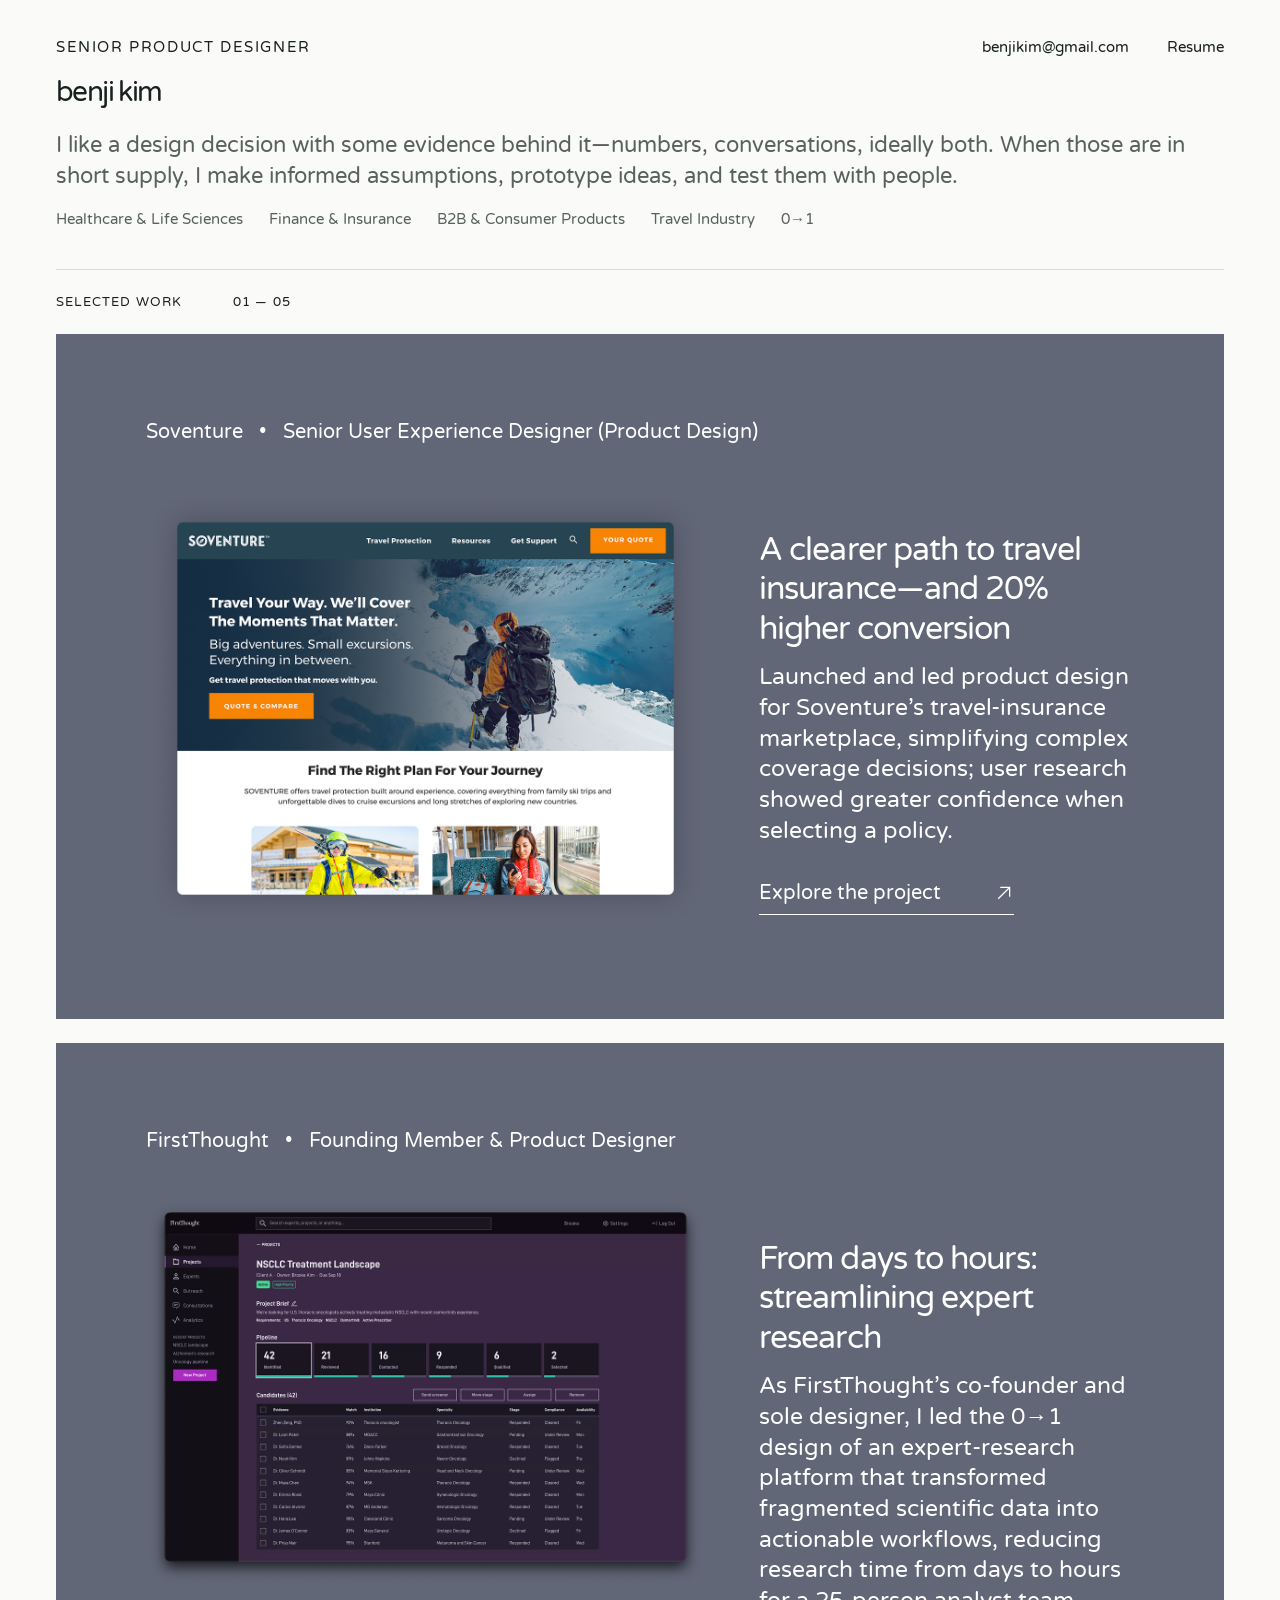
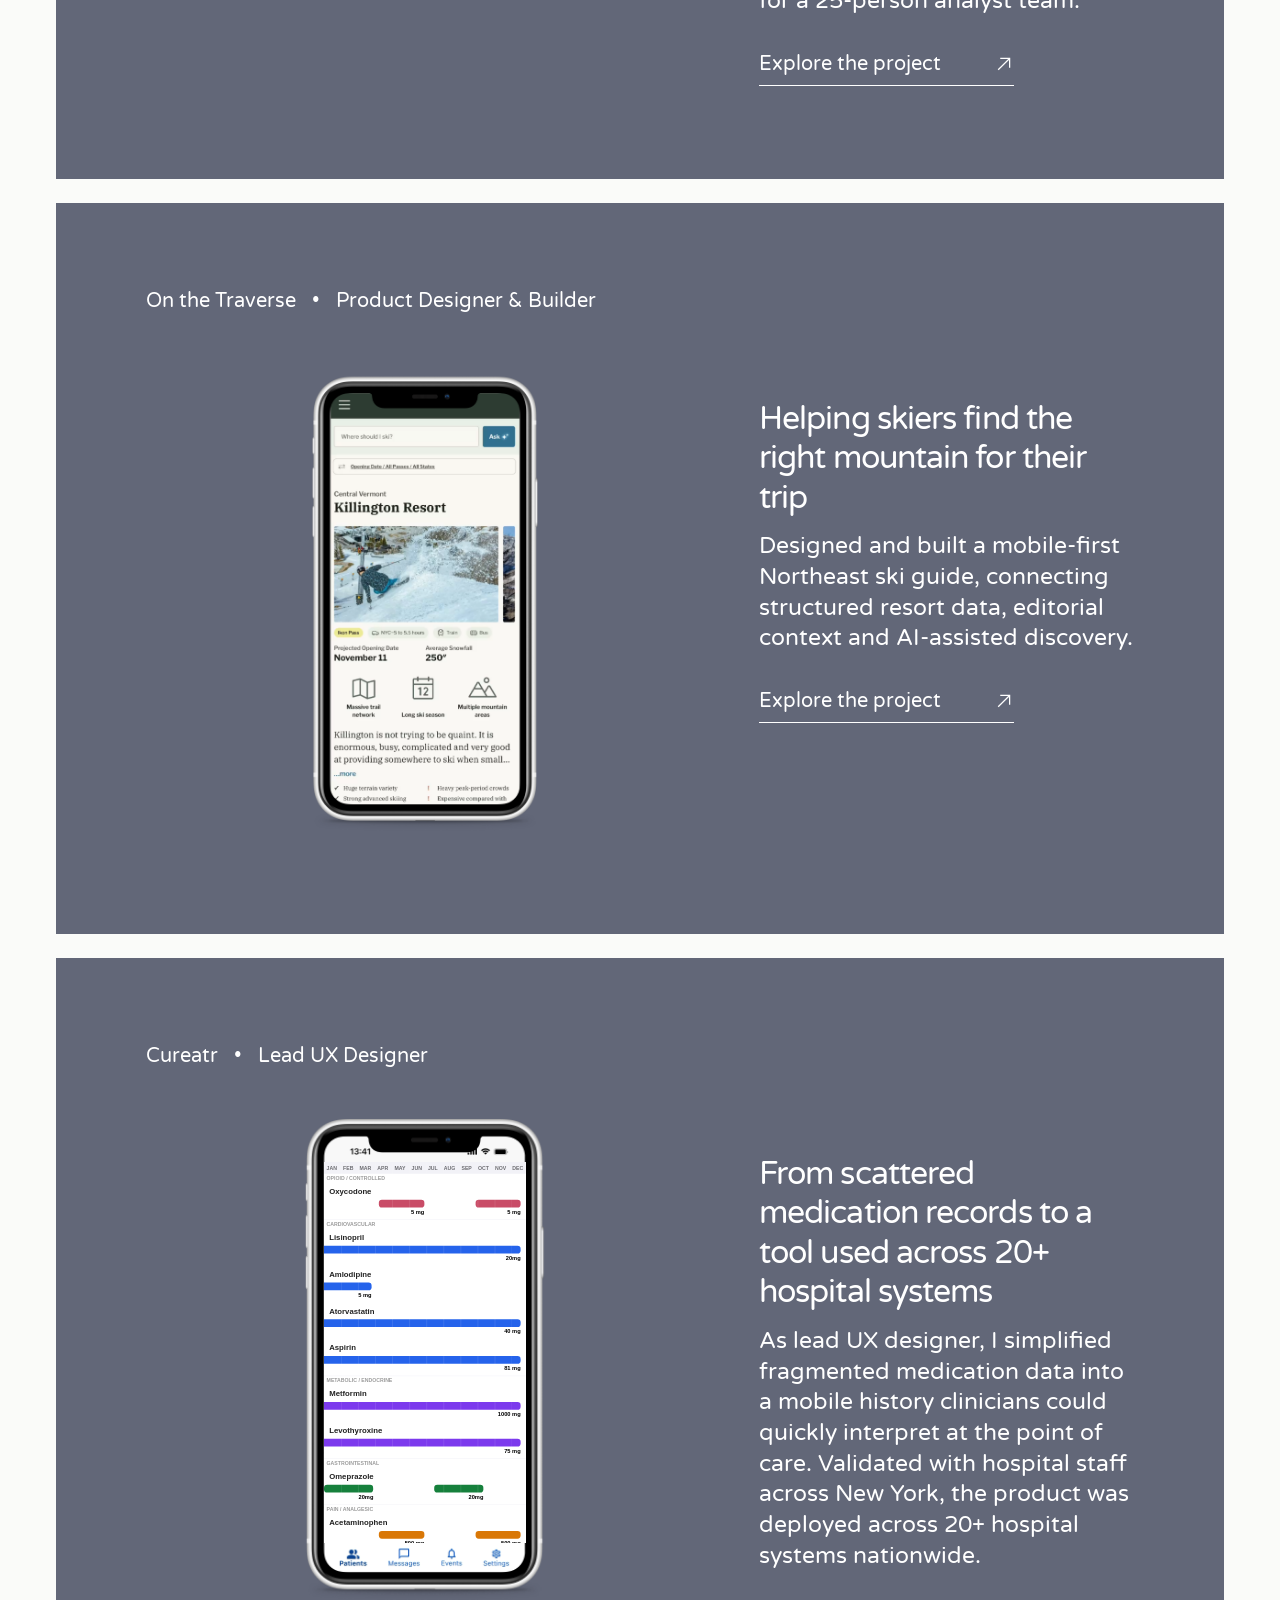
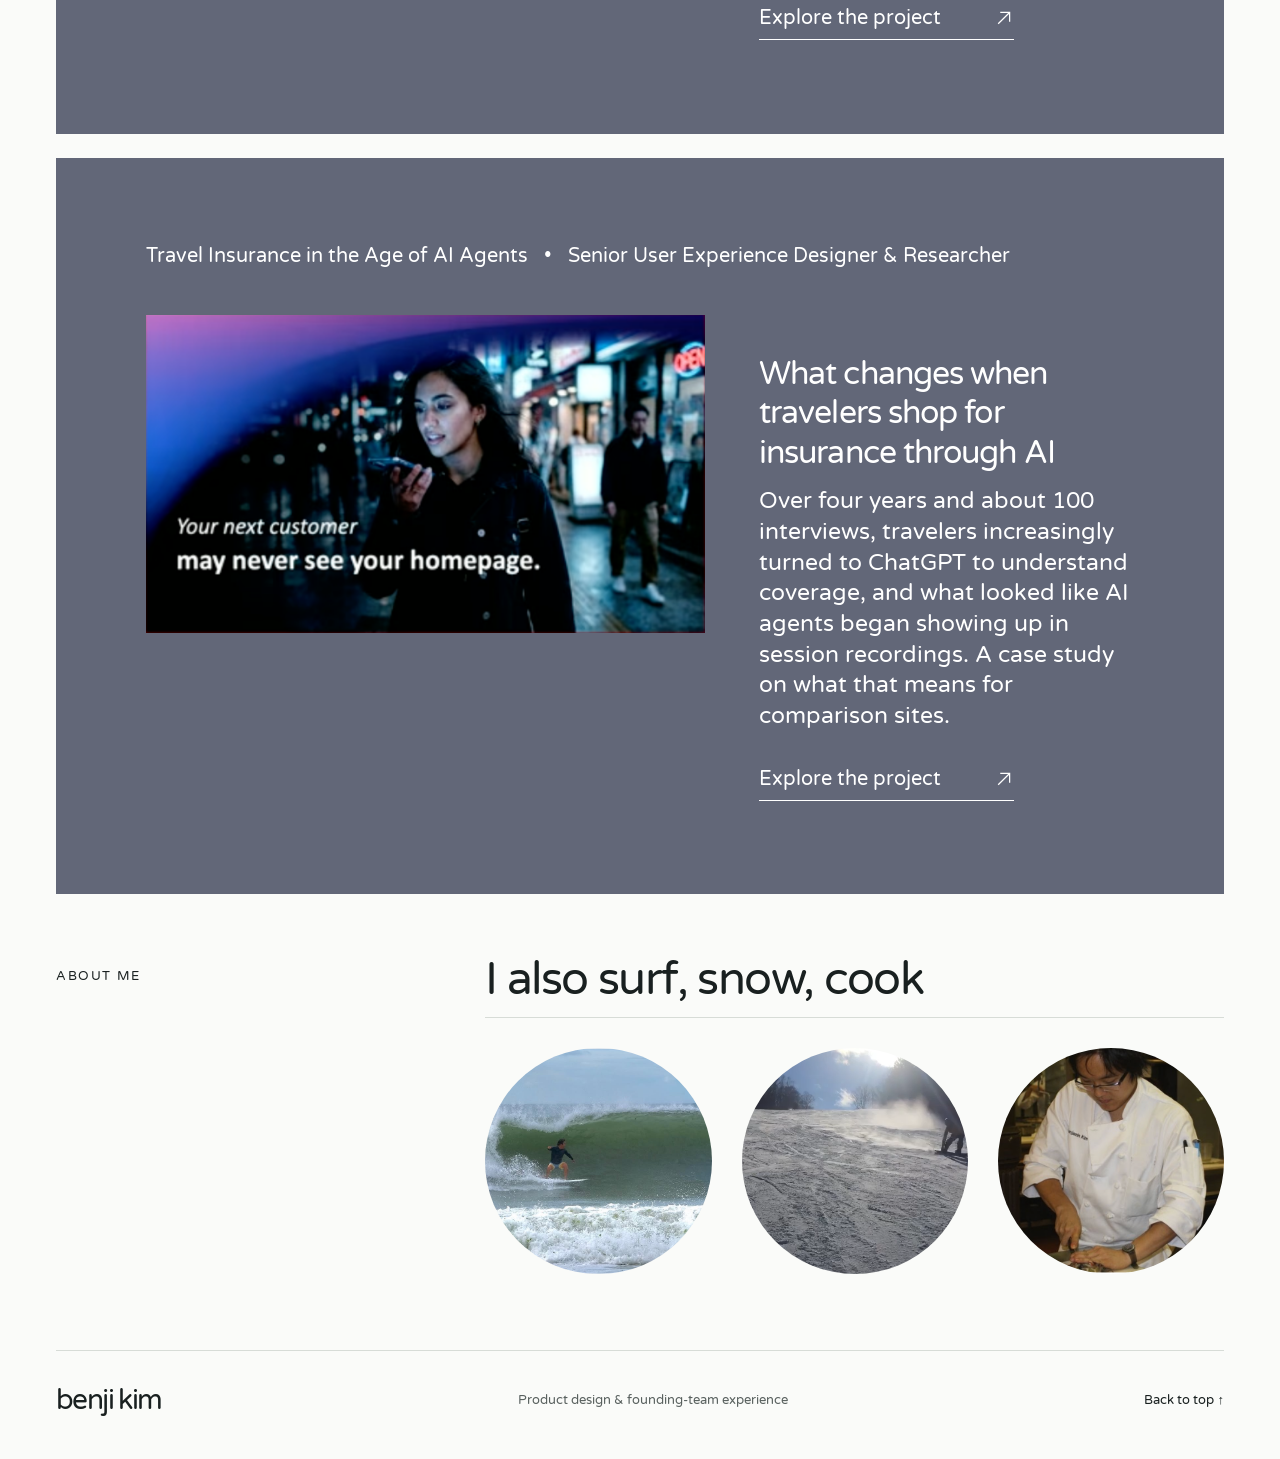
==== commit 9f101359: "Update portfolio introduction, industries, and evaluation outcome" ====
--- a/index.html
+++ b/index.html
@@ -24,7 +24,7 @@
 </head>
 <body class="homepage-layout">
 <a class="skip" href="#work">Skip to work</a>
-<header class="wrap homepage-header"><div class="homepage-topline"><p class="eyebrow">Senior Product Designer</p><nav aria-label="Main navigation"><a href="mailto:benjikim@gmail.com">benjikim@gmail.com</a><a href="resume.html">Resume</a></nav></div><h1 class="homepage-name"><a href="#top" aria-label="Benji Kim home">benji kim</a></h1><p class="homepage-intro">Bringing together research, design, and engineering to build intuitive products, with a growing focus on AI-powered experiences.</p></header>
+<header class="wrap homepage-header"><div class="homepage-topline"><p class="eyebrow">Senior Product Designer</p><nav aria-label="Main navigation"><a href="mailto:benjikim@gmail.com">benjikim@gmail.com</a><a href="resume.html">Resume</a></nav></div><h1 class="homepage-name"><a href="#top" aria-label="Benji Kim home">benji kim</a></h1><p class="homepage-intro">I like a design decision with some evidence behind it—numbers, conversations, ideally both. When those are in short supply, I make informed assumptions, prototype ideas, and test them with people.</p><ul class="homepage-industries" aria-label="Industry experience and product development"><li>Healthcare &amp; Life Sciences</li><li>Finance &amp; Insurance</li><li>B2B &amp; Consumer Products</li><li>Travel Industry</li><li>0→1</li></ul></header>
 <main id="top">
 
 <section class="work wrap" id="work"><div class="section-label"><h2>Selected work</h2><span>01 — 05</span></div>
--- a/homepage-preview.css
+++ b/homepage-preview.css
@@ -84,3 +84,8 @@
  .homepage-layout .personal-about>.eyebrow{margin:0}
  .homepage-layout .personal-about-media{gap:14px}
 }
+
+/* Industry experience beneath the homepage introduction. */
+.homepage-industries{display:flex;flex-wrap:wrap;gap:12px 26px;list-style:none;padding:0;margin:16px 0 0;color:var(--muted);font-size:15px;line-height:1.5}
+.homepage-industries li{margin:0}
+@media(max-width:760px){.homepage-industries{gap:10px 22px;font-size:14px}}
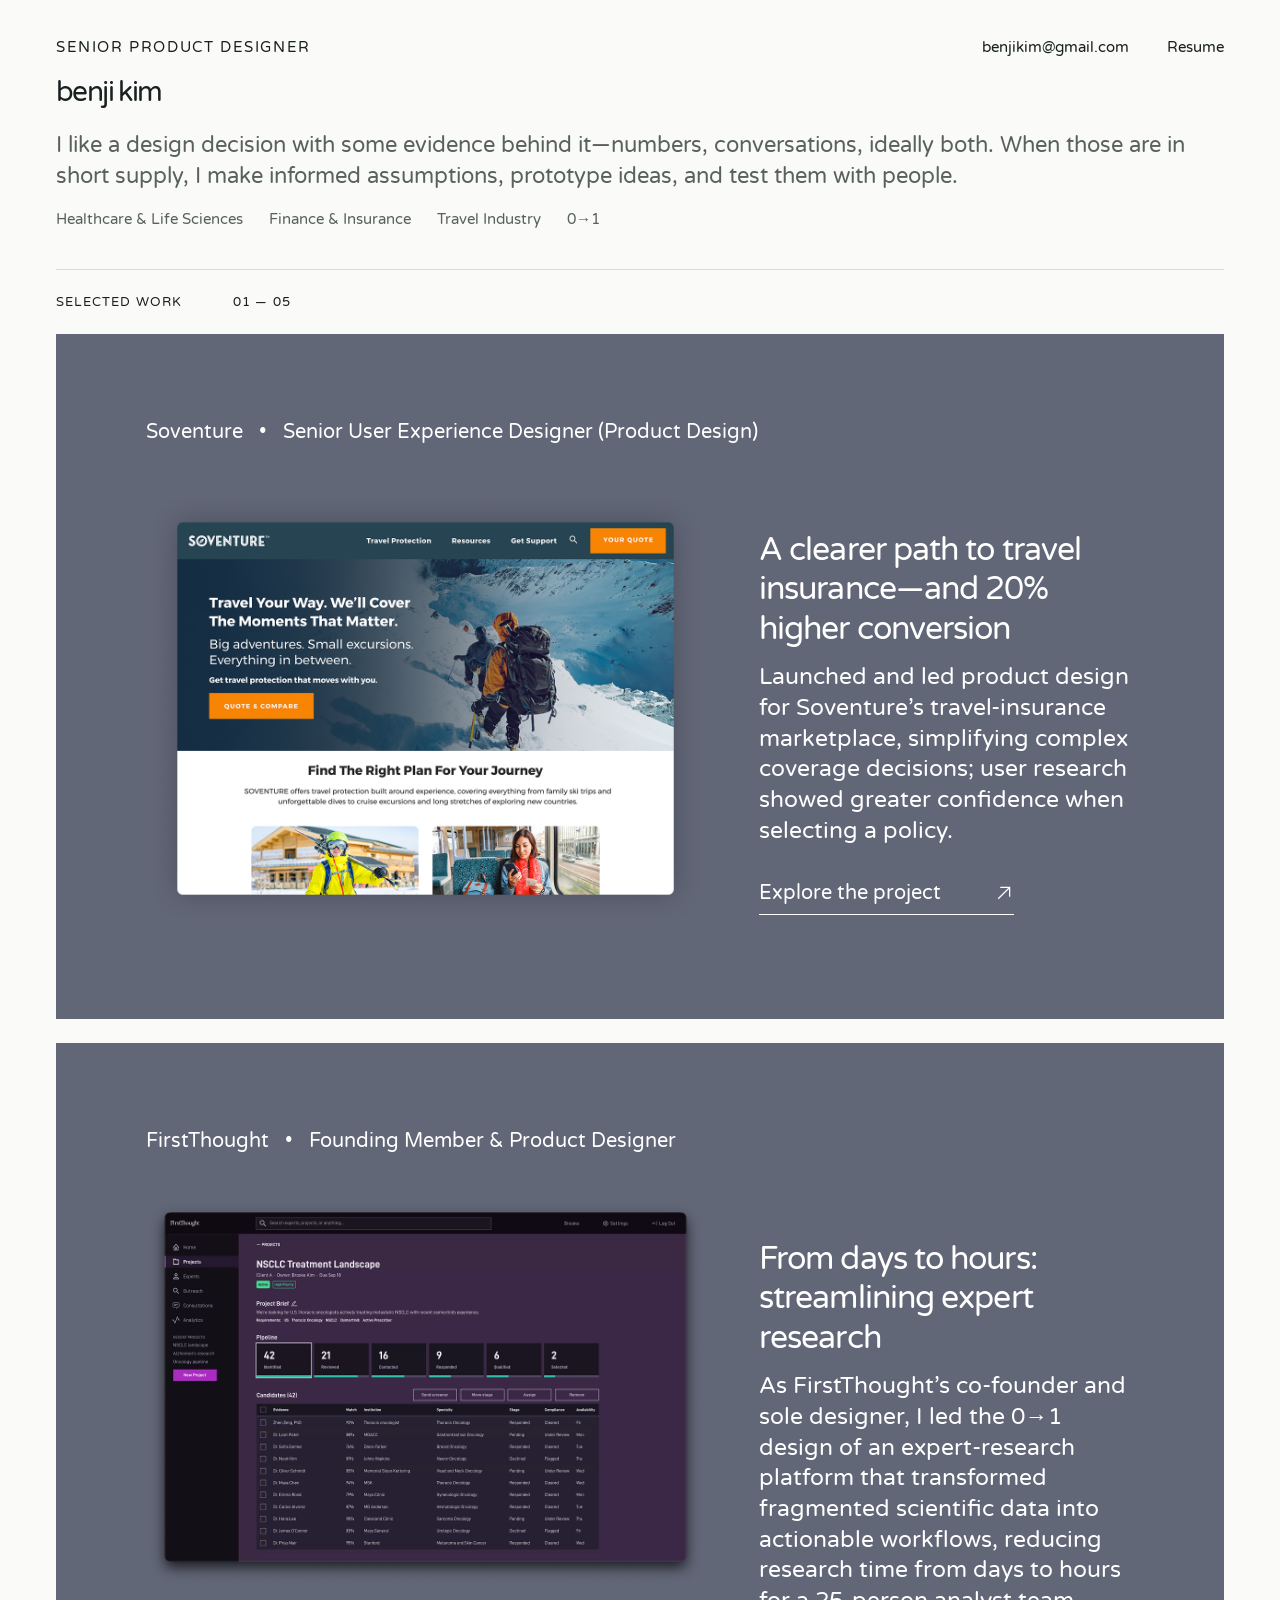
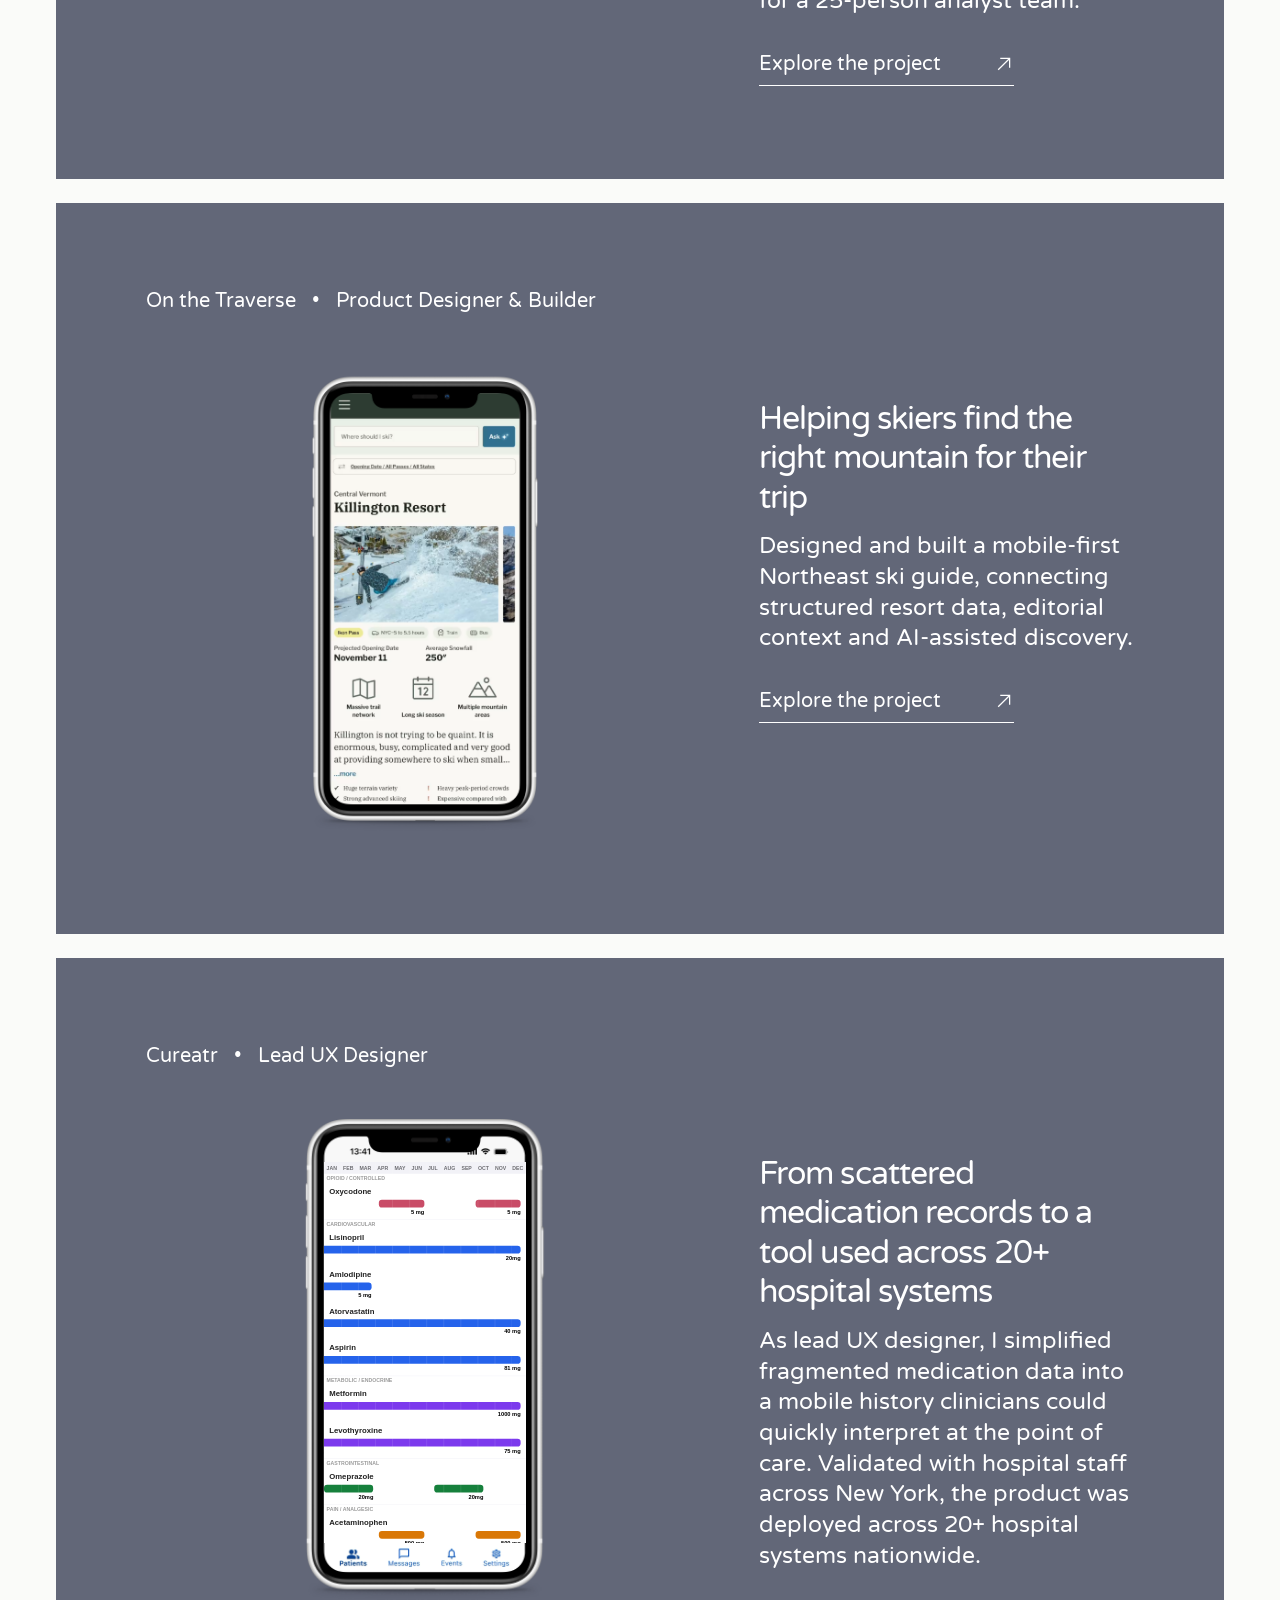
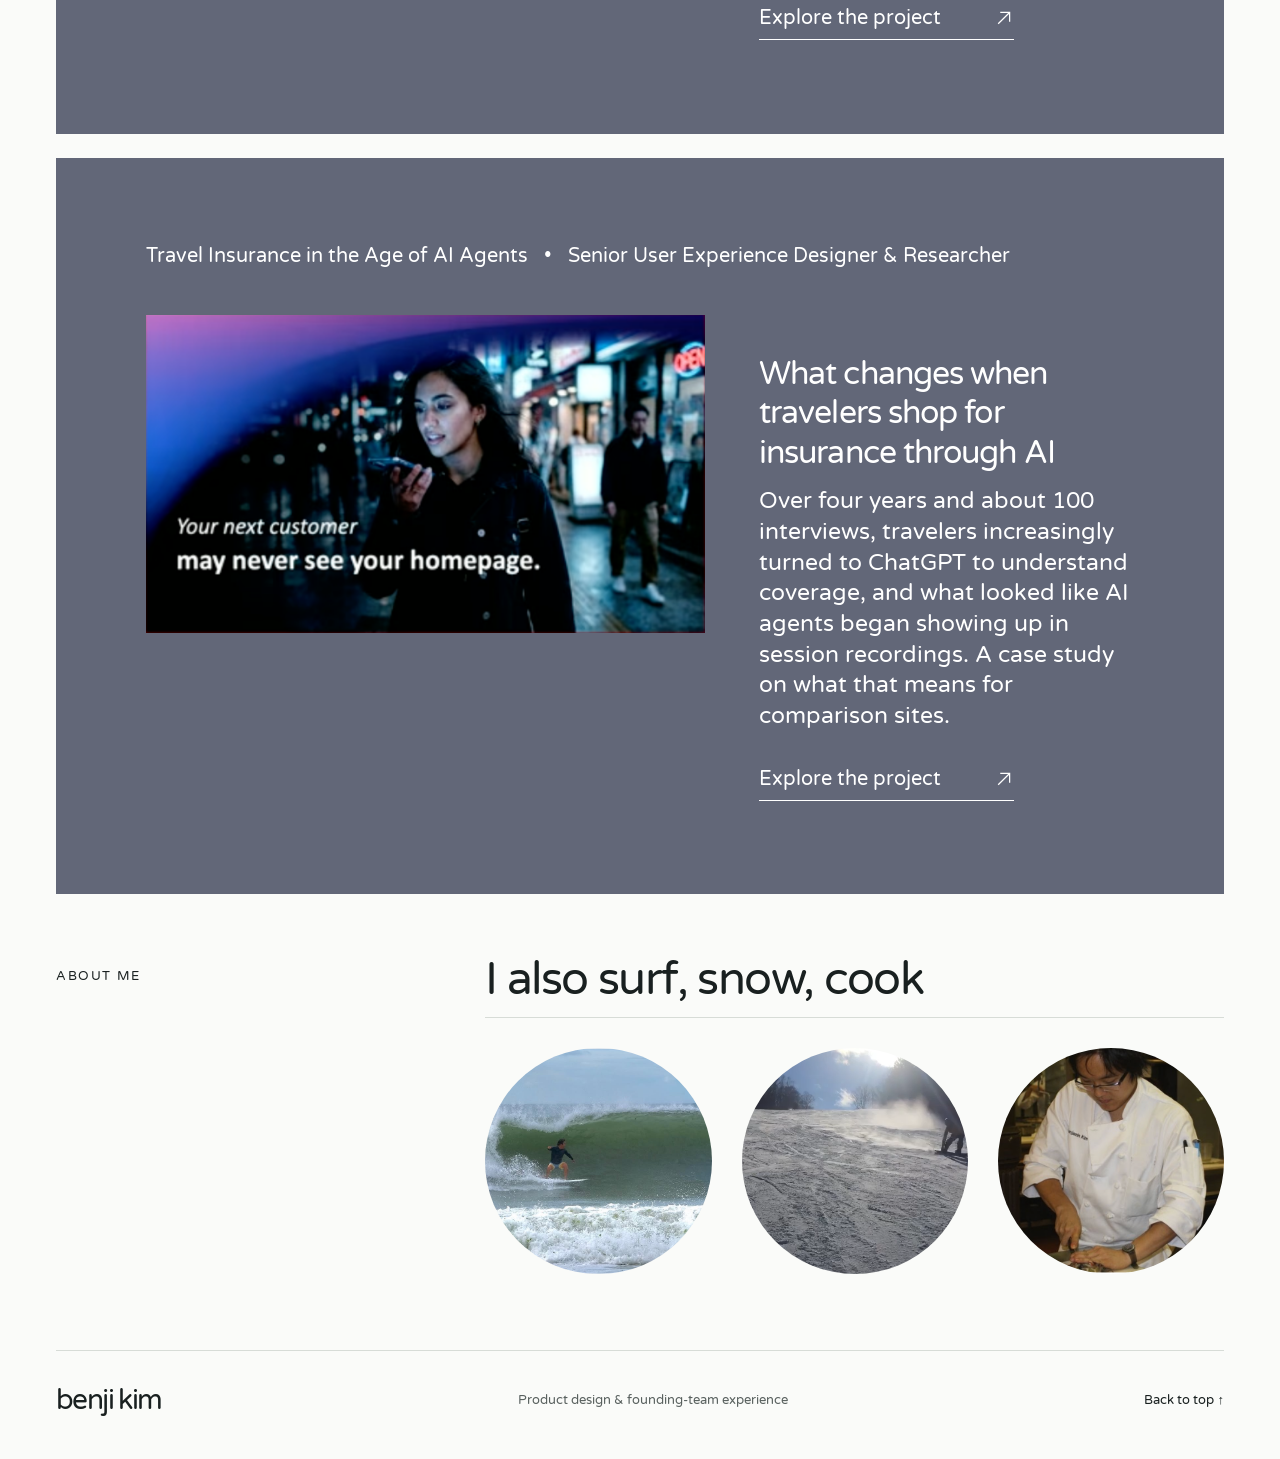
==== commit feb24f8e: "Remove B2B and consumer products industry label" ====
--- a/index.html
+++ b/index.html
@@ -24,7 +24,7 @@
 </head>
 <body class="homepage-layout">
 <a class="skip" href="#work">Skip to work</a>
-<header class="wrap homepage-header"><div class="homepage-topline"><p class="eyebrow">Senior Product Designer</p><nav aria-label="Main navigation"><a href="mailto:benjikim@gmail.com">benjikim@gmail.com</a><a href="resume.html">Resume</a></nav></div><h1 class="homepage-name"><a href="#top" aria-label="Benji Kim home">benji kim</a></h1><p class="homepage-intro">I like a design decision with some evidence behind it—numbers, conversations, ideally both. When those are in short supply, I make informed assumptions, prototype ideas, and test them with people.</p><ul class="homepage-industries" aria-label="Industry experience and product development"><li>Healthcare &amp; Life Sciences</li><li>Finance &amp; Insurance</li><li>B2B &amp; Consumer Products</li><li>Travel Industry</li><li>0→1</li></ul></header>
+<header class="wrap homepage-header"><div class="homepage-topline"><p class="eyebrow">Senior Product Designer</p><nav aria-label="Main navigation"><a href="mailto:benjikim@gmail.com">benjikim@gmail.com</a><a href="resume.html">Resume</a></nav></div><h1 class="homepage-name"><a href="#top" aria-label="Benji Kim home">benji kim</a></h1><p class="homepage-intro">I like a design decision with some evidence behind it—numbers, conversations, ideally both. When those are in short supply, I make informed assumptions, prototype ideas, and test them with people.</p><ul class="homepage-industries" aria-label="Industry experience and product development"><li>Healthcare &amp; Life Sciences</li><li>Finance &amp; Insurance</li><li>Travel Industry</li><li>0→1</li></ul></header>
 <main id="top">
 
 <section class="work wrap" id="work"><div class="section-label"><h2>Selected work</h2><span>01 — 05</span></div>
